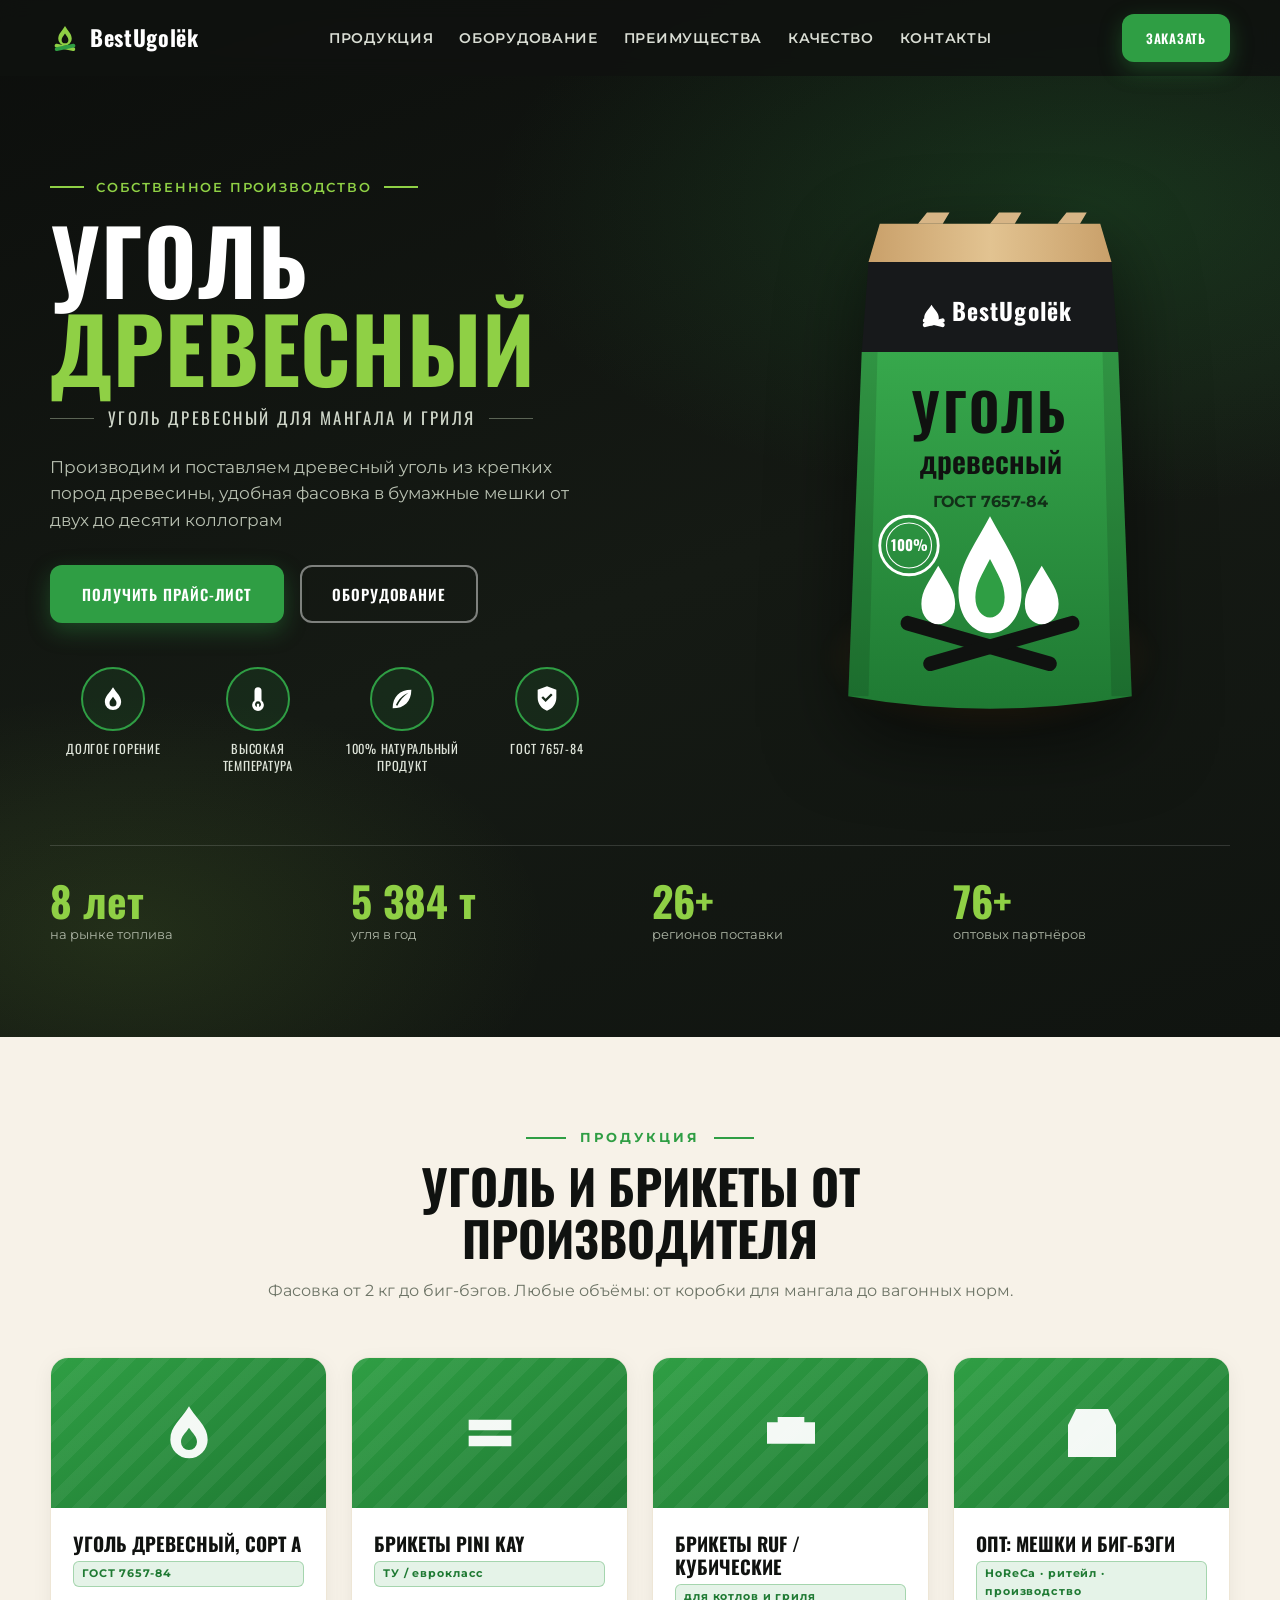
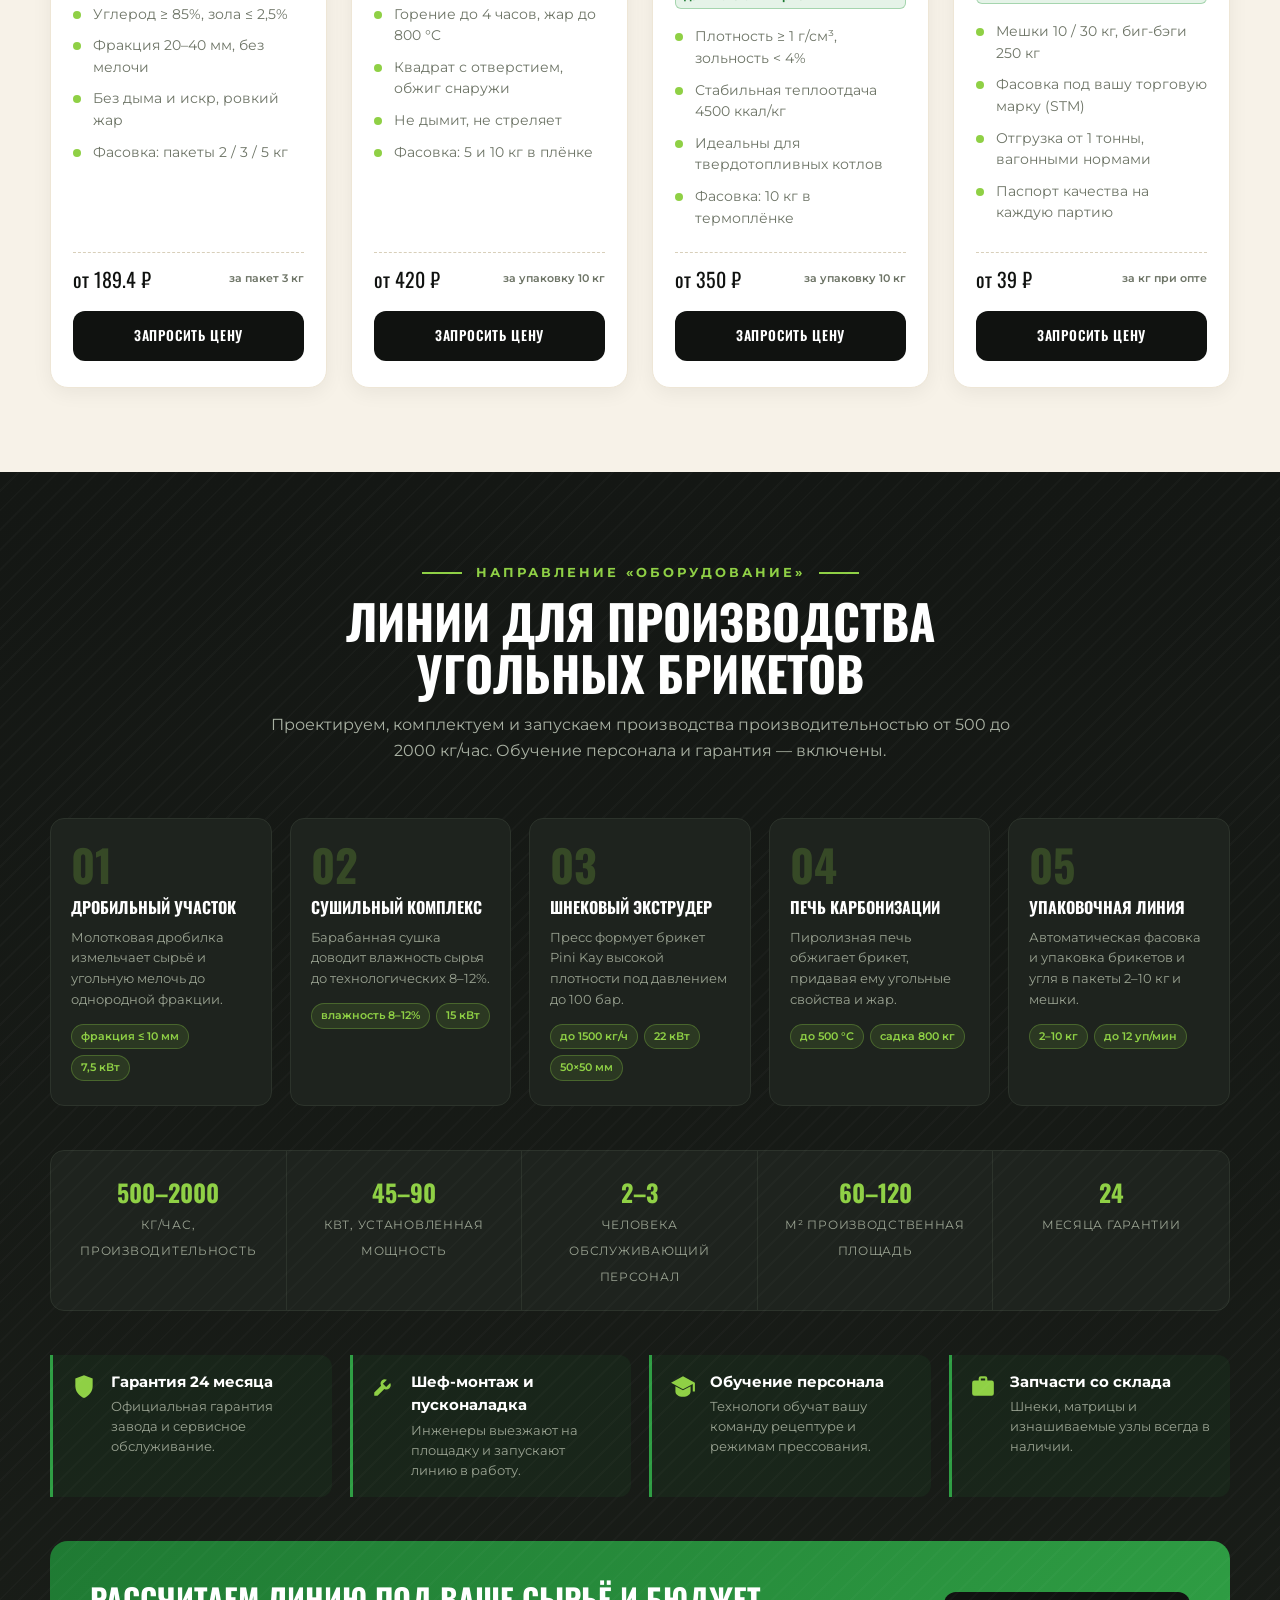
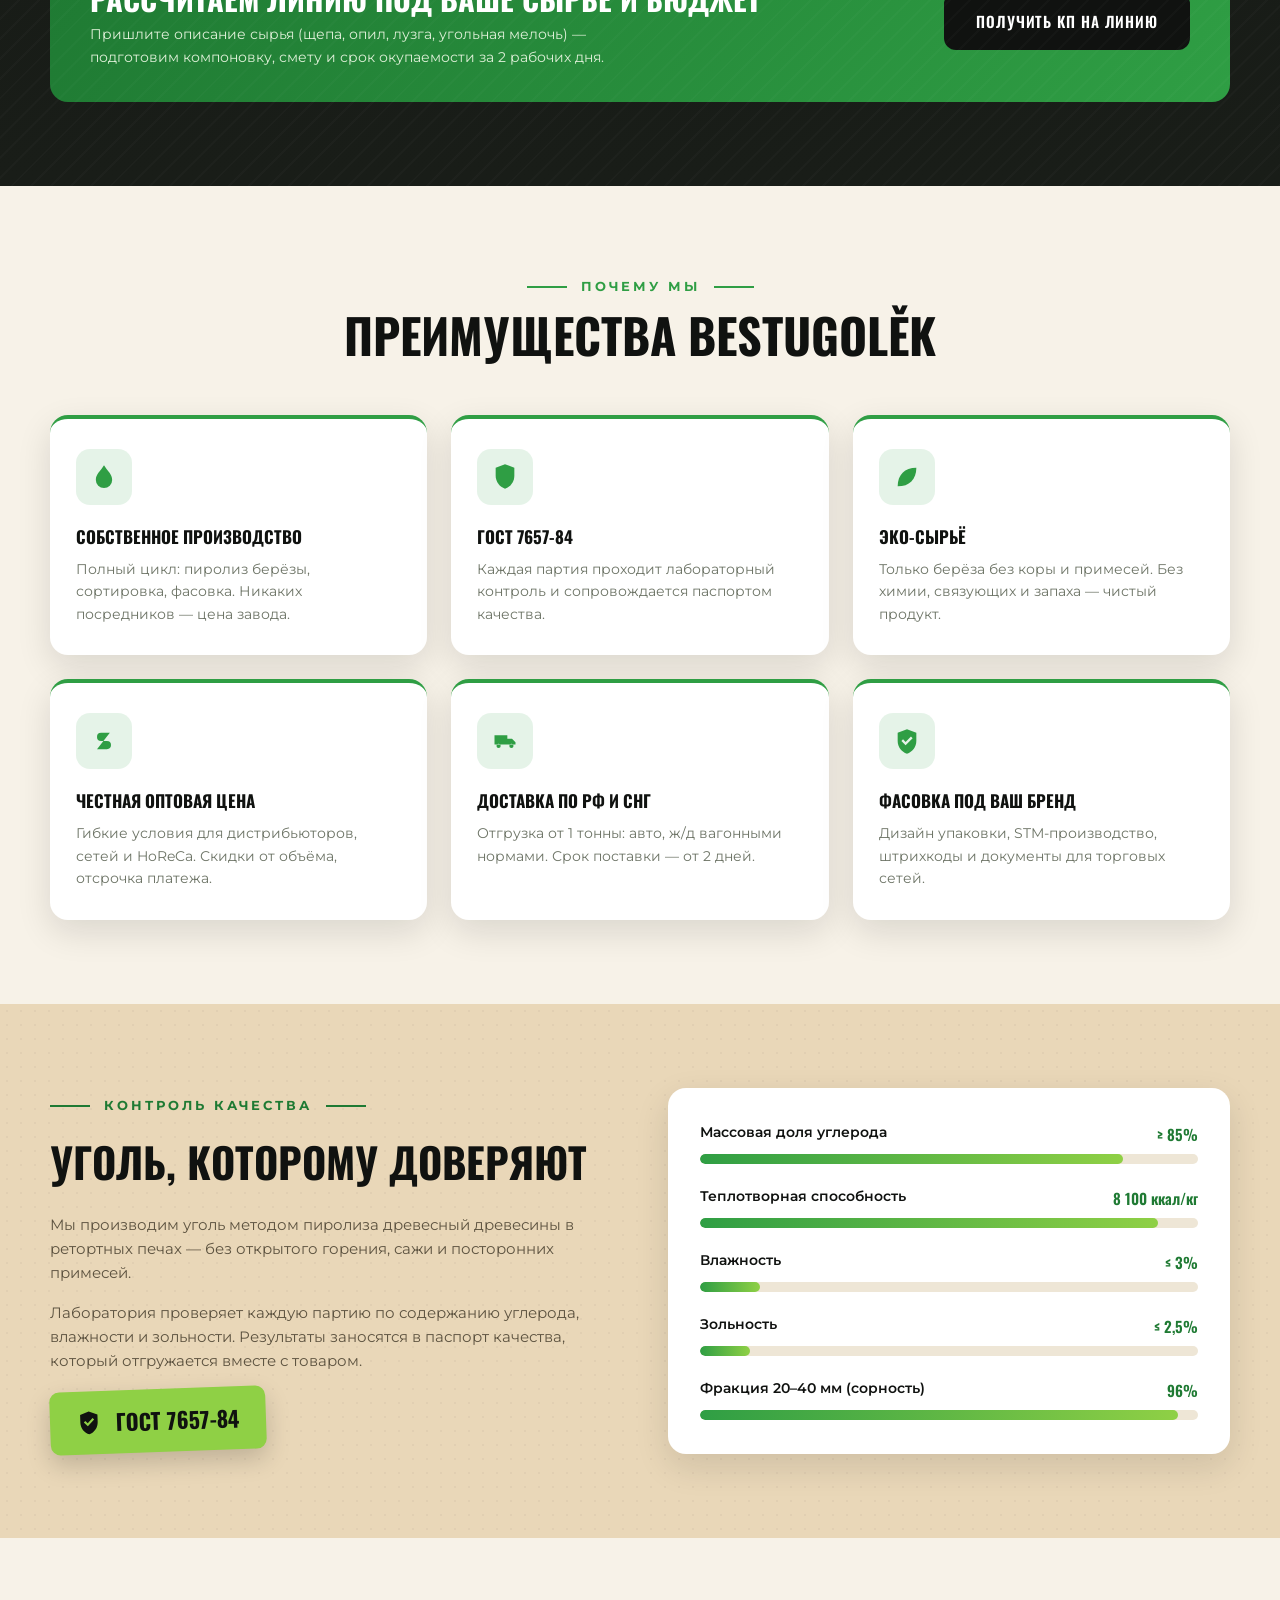
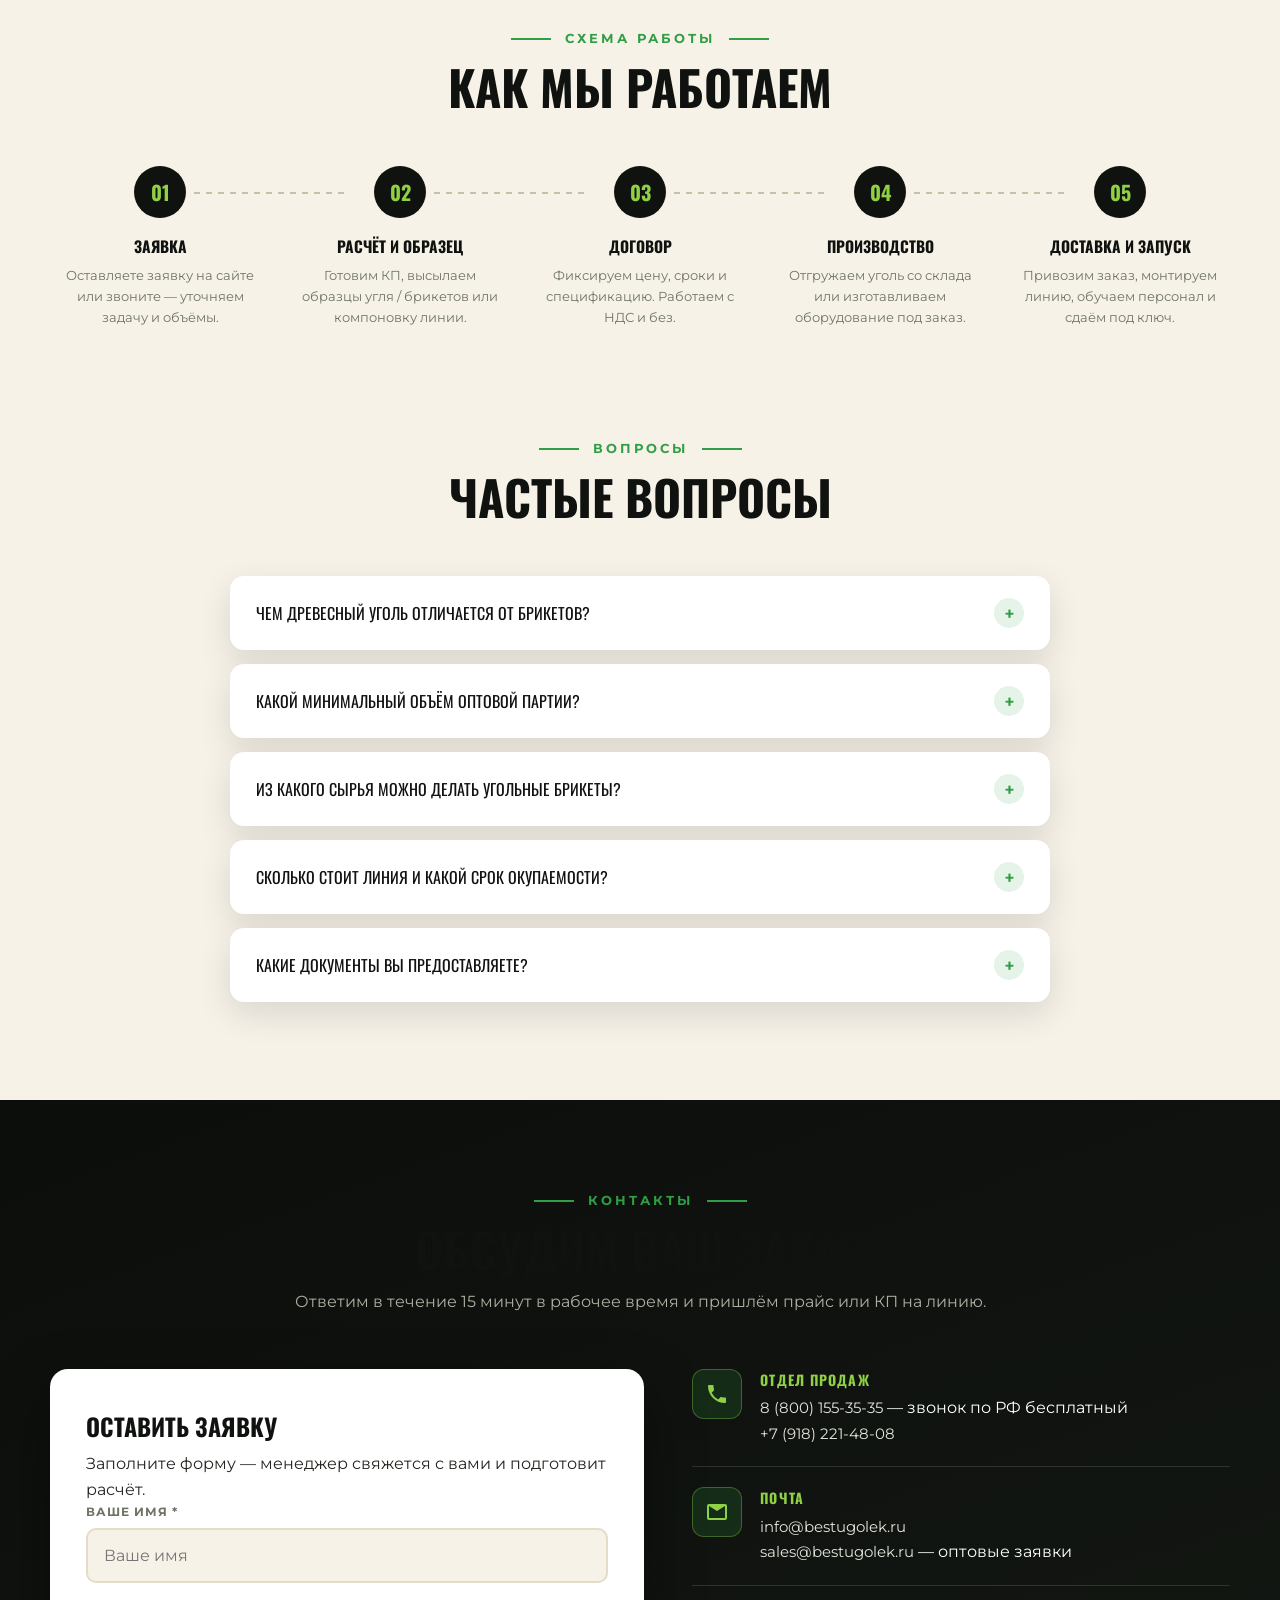
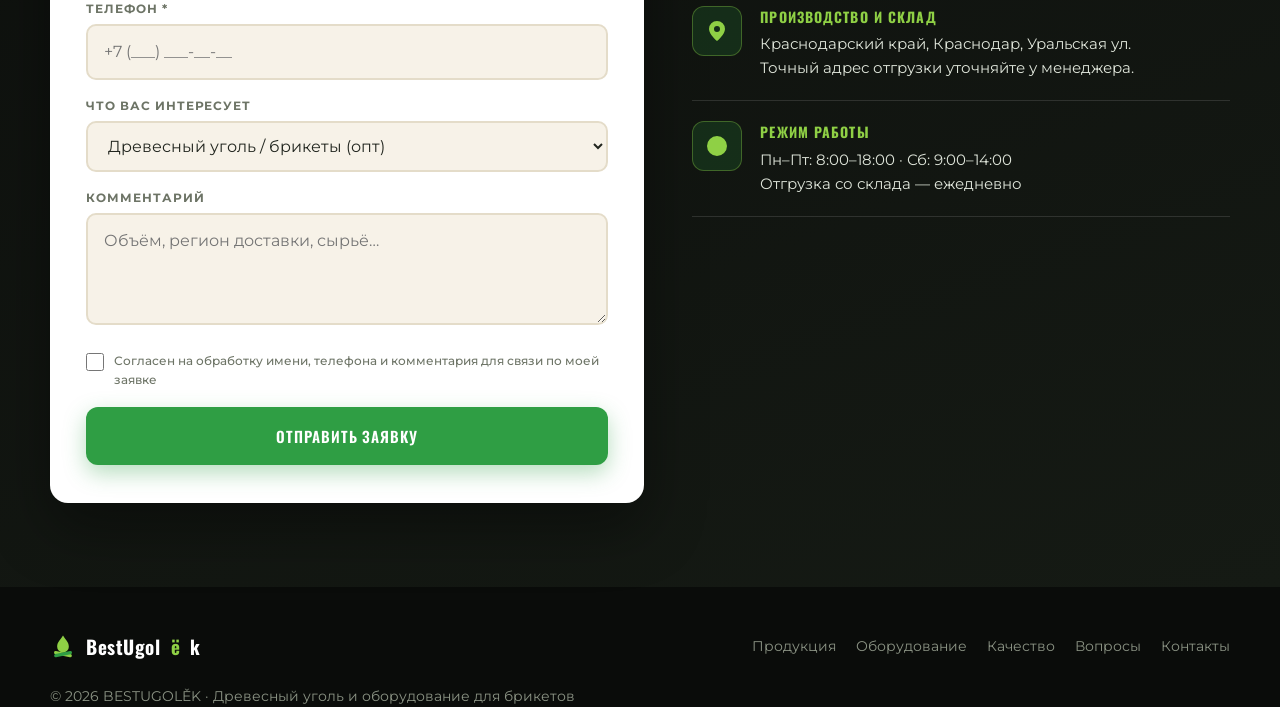
==== index.html @ a3aaa798 "Update index.html" ====
<!DOCTYPE html>
<html lang="ru">
<head>
<meta charset="UTF-8">
<meta name="application-name" content="BESTUGOLĚK">
<meta property="og:site_name" content="BESTUGOLĚK">
<meta property="og:title" content="BESTUGOLĚK — древесный уголь и оборудование">
<meta property="og:description" content="Уголь и брикеты от производителя. Оптовые поставки по России и оборудование для производства брикетов под ключ.">
<meta property="og:type" content="website">
<meta name="viewport" content="width=device-width, initial-scale=1.0, viewport-fit=cover">
<title>BESTUGOLĚK — древесный уголь от производителя | Оборудование для угольных брикетов</title>
<meta name="description" content="Древесный уголь и брикеты от производителя по ГОСТ 7657-84. Оборудование и линии для производства угольных брикетов под ключ. Оптовые поставки по всей России.">
<link rel="preconnect" href="https://fonts.googleapis.com">
<link rel="preconnect" href="https://fonts.gstatic.com" crossorigin>
<link href="https://fonts.googleapis.com/css2?family=Oswald:wght@500;600;700&family=Montserrat:wght@400;500;600;700&display=swap" rel="stylesheet">
<link rel="stylesheet" href="./styles.css?v=mobile-2">
</head>
<body>
<a class="skip-link" href="#main">Перейти к содержимому</a>

<!-- ================= HEADER ================= -->
<header id="header">
  <div class="container header-inner">
    <a href="#top" class="logo" aria-label="BestUgolёk — на главную">
      <svg width="30" height="30" viewBox="0 0 40 40" fill="none">
        <path d="M20 4c4 7 9 10 9 17a9 9 0 0 1-18 0c0-7 5-10 9-17z" fill="#8fd045"/>
        <path d="M20 14c2 3.5 4.5 5 4.5 8.5a4.5 4.5 0 0 1-9 0c0-3.5 2.5-5 4.5-8.5z" fill="#101210"/>
        <rect x="6" y="30" width="28" height="5" rx="2.5" transform="rotate(12 20 32)" fill="#8fd045"/>
        <rect x="6" y="30" width="28" height="5" rx="2.5" transform="rotate(-12 20 32)" fill="#2f9e44"/>
      </svg>
      BestUgolёk
    </a>
    <nav class="main" id="nav" aria-label="Основная навигация">
      <a href="#products">Продукция</a>
      <a href="#equipment">Оборудование</a>
      <a href="#advantages">Преимущества</a>
      <a href="#quality">Качество</a>
      <a href="#contacts">Контакты</a>
    </nav>
    <a href="#contacts" class="btn btn-primary header-cta">Заказать</a>
    <button type="button" class="burger" id="burger" aria-label="Открыть меню" aria-expanded="false" aria-controls="nav"><span></span><span></span><span></span></button>
  </div>
</header>

<main id="main">
<!-- ================= HERO ================= -->
<div class="hero" id="top">
  
  <div class="container">
     <div id="embers"></div>
    <div class="hero-grid">
      <div>
        <span class="hero-kicker">Собственное производство</span>
        <h1>Уголь<br><span class="green">древесный</span></h1>
        <p class="hero-sub">Уголь древесный для мангала и гриля</p>
        <p class="hero-lead">Производим  и поставляем древесный уголь из крепких пород древесины, удобная фасовка в бумажные мешки от двух до десяти коллограм </p>
        <div class="hero-actions">
          <a href="#contacts" class="btn btn-primary" data-interest="opt">Получить прайс-лист</a>
          <a href="#equipment" class="btn btn-ghost">Оборудование</a>
        </div>
        <div class="hero-badges">
          <div class="hbadge"><div class="ic"><svg viewBox="0 0 24 24"><path d="M12 2c3 5 7 7.5 7 12.5A7 7 0 0 1 5 14.5C5 9.5 9 7 12 2zm0 8c-1.4 2.2-3 3.2-3 5.4a3 3 0 0 0 6 0c0-2.2-1.6-3.2-3-5.4z"/></svg></div><p>Долгое горение</p></div>
          <div class="hbadge"><div class="ic"><svg viewBox="0 0 24 24"><path d="M12 2a3 3 0 0 1 3 3v8.2a5 5 0 1 1-6 0V5a3 3 0 0 1 3-3zm0 12a2.5 2.5 0 0 0-1 4.8V16h2v2.8a2.5 2.5 0 0 0-1-4.8z"/></svg></div><p>Высокая температура</p></div>
          <div class="hbadge"><div class="ic"><svg viewBox="0 0 24 24"><path d="M20 4C10 4 4 10 4 20c10 0 16-6 16-16zM6.8 17.2C9 12 13 8.5 17.5 6.6 13.5 9.5 10 13 8 17.8z"/></svg></div><p>100% натуральный продукт</p></div>
          <div class="hbadge"><div class="ic"><svg viewBox="0 0 24 24"><path d="M12 1l8 3v7c0 5.2-3.4 9.6-8 11-4.6-1.4-8-5.8-8-11V4l8-3zm-1.2 13.6l6-6-1.4-1.4-4.6 4.6-2.2-2.2-1.4 1.4 3.6 3.6z"/></svg></div><p>ГОСТ 7657-84</p></div>
        </div>
      </div>

      <div class="hero-visual">
        <!-- Фирменный мешок -->
        <svg class="bag-svg" viewBox="0 0 320 470" role="img" aria-label="Мешок древесного угля BestUgolёk">
          <defs>
            <linearGradient id="gGreen" x1="0" y1="0" x2="0" y2="1">
              <stop offset="0" stop-color="#37a84c"/><stop offset="1" stop-color="#1f7a33"/>
            </linearGradient>
            <linearGradient id="gKraft" x1="0" y1="0" x2="1" y2="0">
              <stop offset="0" stop-color="#c9a06a"/><stop offset=".5" stop-color="#e2c391"/><stop offset="1" stop-color="#c9a06a"/>
            </linearGradient>
          </defs>
          <path d="M62 14 L258 14 L268 48 L52 48 Z" fill="url(#gKraft)"/>
          <path d="M96 14 l8 -10 h20 l-6 10z M160 14 l8 -10 h20 l-6 10z M220 14 l8 -10 h18 l-6 10z" fill="#d7b586"/>
          <path d="M52 48 L268 48 L274 128 L46 128 Z" fill="#17191b"/>
          <g transform="translate(160,92)">
            <path d="M-52 -6c3 5 6.5 7 6.5 12a6.5 6.5 0 0 1-13 0c0-5 3.5-7 6.5-12z" fill="#fff"/>
            <rect x="-60" y="8" width="20" height="4" rx="2" transform="rotate(14 -50 10)" fill="#fff"/>
            <rect x="-60" y="8" width="20" height="4" rx="2" transform="rotate(-14 -50 10)" fill="#fff"/>
            <text x="-34" y="8" font-family="Oswald,sans-serif" font-weight="700" font-size="21" fill="#fff" letter-spacing="1">BestUgolёk</text>
          </g>
          <path d="M46 128 L274 128 L286 434 Q160 456 34 434 Z" fill="url(#gGreen)"/>
          <path d="M46 128 L60 128 L52 434 L34 434 Z" fill="#000" opacity=".12"/>
          <path d="M274 128 L260 128 L268 434 L286 434 Z" fill="#000" opacity=".12"/>
          <text x="160" y="200" text-anchor="middle" font-family="Oswald,sans-serif" font-weight="700" font-size="46" fill="#101210" letter-spacing="2">УГОЛЬ</text>
          <text x="160" y="236" text-anchor="middle" font-family="Oswald,sans-serif" font-weight="600" font-size="27" fill="#101210">древесный</text>
          <text x="160" y="266" text-anchor="middle" font-family="Montserrat,sans-serif" font-weight="700" font-size="14" fill="#123018">ГОСТ 7657-84</text>
          <g transform="translate(88,300)">
            <circle r="26" fill="none" stroke="#fff" stroke-width="2.5"/>
            <circle r="20" fill="none" stroke="#fff" stroke-width="1"/>
            <text y="5" text-anchor="middle" font-family="Oswald,sans-serif" font-weight="700" font-size="13" fill="#fff">100%</text>
          </g>
          <g transform="translate(160,352)">
            <rect x="-72" y="30" width="144" height="13" rx="6.5" transform="rotate(16)" fill="#101210"/>
            <rect x="-72" y="30" width="144" height="13" rx="6.5" transform="rotate(-16)" fill="#101210"/>
            <path d="M0 -78 C15 -50 28 -34 28 -10 C28 12 15 26 0 26 C-15 26 -28 12 -28 -10 C-28 -34 -15 -50 0 -78 Z" fill="#fff"/>
            <path d="M0 -40 C7 -26 13 -18 13 -6 C13 5 7 12 0 12 C-7 12 -13 5 -13 -6 C-13 -18 -7 -26 0 -40 Z" fill="#2f9e44"/>
            <path d="M-46 -34 C-38 -20 -31 -12 -31 0 C-31 11 -38 18 -46 18 C-54 18 -61 11 -61 0 C-61 -12 -54 -20 -46 -34 Z" fill="#fff"/>
            <path d="M46 -34 C54 -20 61 -12 61 0 C61 11 54 18 46 18 C38 18 31 11 31 0 C31 -12 38 -20 46 -34 Z" fill="#fff"/>
          </g>
        </svg>
      </div>
    </div>

            <div class="hero-stats">
      <div class="stat"><b><span class="counter" data-count="12">0</span> лет</b><span>на рынке топлива</span></div>
      <div class="stat"><b><span class="counter" data-count="8500">0</span> т</b><span>угля в год</span></div>
      <div class="stat"><b><span class="counter" data-count="40">0</span>+</b><span>регионов поставки</span></div>
      <div class="stat"><b><span class="counter" data-count="120">0</span>+</b><span>оптовых партнёров</span></div>
    </div>
  </div>
</div>

<!-- ================= PRODUCTS ================= -->
<section id="products">
  <div class="container">
    <div class="section-head reveal">
      <span class="overline">Продукция</span>
      <h2>Уголь и брикеты от производителя</h2>
      <p>Фасовка от 2 кг до биг-бэгов. Любые объёмы: от коробки для мангала до вагонных норм.</p>
    </div>
    <div class="products-grid">
      <article class="pcard reveal">
        <div class="pcard-media"><svg viewBox="0 0 24 24"><path d="M12 2c3 5 7 7.5 7 12.5A7 7 0 0 1 5 14.5C5 9.5 9 7 12 2zm0 8c-1.4 2.2-3 3.2-3 5.4a3 3 0 0 0 6 0c0-2.2-1.6-3.2-3-5.4z"/></svg></div>
        <div class="pcard-body">
          <h3>Уголь древесный, сорт А</h3>
          <span class="gost">ГОСТ 7657-84</span>
          <ul>
            <li>Углерод ≥ 85%, зола ≤ 2,5%</li>
            <li>Фракция 20–40 мм, без мелочи</li>
            <li>Без дыма и искр, ровкий жар</li>
            <li>Фасовка: пакеты 2 / 3 / 5 кг</li>
          </ul>
          <div class="price">от 189.4 ₽ <small>за пакет 3 кг</small></div>
          <a href="#contacts" class="btn btn-dark" data-interest="opt">Запросить цену</a>
        </div>
      </article>
      <article class="pcard reveal d1">
        <div class="pcard-media"><svg viewBox="0 0 24 24"><path d="M4 7h16v4H4zM4 13h16v4H4z"/></svg></div>
        <div class="pcard-body">
          <h3>Брикеты Pini&nbsp;Kay</h3>
          <span class="gost">ТУ / еврокласс</span>
          <ul>
            <li>Горение до 4 часов, жар до 800 °C</li>
            <li>Квадрат с отверстием, обжиг снаружи</li>
            <li>Не дымит, не стреляет</li>
            <li>Фасовка: 5 и 10 кг в плёнке</li>
          </ul>
          <div class="price">от 420 ₽ <small>за упаковку 10 кг</small></div>
          <a href="#contacts" class="btn btn-dark" data-interest="opt">Запросить цену</a>
        </div>
      </article>
      <article class="pcard reveal d2">
        <div class="pcard-media"><svg viewBox="0 0 24 24"><path d="M3 8h18v8H3z M7 8V6h10v2"/></svg></div>
        <div class="pcard-body">
          <h3>Брикеты RUF / кубические</h3>
          <span class="gost">для котлов и гриля</span>
          <ul>
            <li>Плотность ≥ 1 г/см³, зольность &lt; 4%</li>
            <li>Стабильная теплоотдача 4500 ккал/кг</li>
            <li>Идеальны для твердотопливных котлов</li>
            <li>Фасовка: 10 кг в термоплёнке</li>
          </ul>
          <div class="price">от 350 ₽ <small>за упаковку 10 кг</small></div>
          <a href="#contacts" class="btn btn-dark" data-interest="opt">Запросить цену</a>
        </div>
      </article>
      <article class="pcard reveal d3">
        <div class="pcard-media"><svg viewBox="0 0 24 24"><path d="M6 3h12l3 6v12H3V9l3-6zm-1 8h14M9 3v6M15 3v6"/></svg></div>
        <div class="pcard-body">
          <h3>Опт: мешки и биг-бэги</h3>
          <span class="gost">HoReCa · ритейл · производство</span>
          <ul>
            <li>Мешки 10 / 30 кг, биг-бэги 250 кг</li>
            <li>Фасовка под вашу торговую марку (STM)</li>
            <li>Отгрузка от 1 тонны, вагонными нормами</li>
            <li>Паспорт качества на каждую партию</li>
          </ul>
          <div class="price">от 39 ₽ <small>за кг при опте</small></div>
          <a href="#contacts" class="btn btn-dark" data-interest="opt">Запросить цену</a>
        </div>
      </article>
    </div>
  </div>
</section>

<!-- ================= EQUIPMENT ================= -->
<section id="equipment" class="dark">
  <div class="container">
    <div class="section-head reveal">
      <span class="overline">Направление «Оборудование»</span>
      <h2>Линии для производства угольных брикетов</h2>
      <p>Проектируем, комплектуем и запускаем производства производительностью от 500 до 2000 кг/час. Обучение персонала и гарантия — включены.</p>
    </div>

    <div class="eq-grid">
      <div class="eq-card reveal"><div class="eq-num">01</div><h3>Дробильный участок</h3><p>Молотковая дробилка измельчает сырьё и угольную мелочь до однородной фракции.</p><div class="chips"><span class="chip">фракция ≤ 10 мм</span><span class="chip">7,5 кВт</span></div></div>
      <div class="eq-card reveal d1"><div class="eq-num">02</div><h3>Сушильный комплекс</h3><p>Барабанная сушка доводит влажность сырья до технологических 8–12%.</p><div class="chips"><span class="chip">влажность 8–12%</span><span class="chip">15 кВт</span></div></div>
      <div class="eq-card reveal d2"><div class="eq-num">03</div><h3>Шнековый экструдер</h3><p>Пресс формует брикет Pini Kay высокой плотности под давлением до 100 бар.</p><div class="chips"><span class="chip">до 1500 кг/ч</span><span class="chip">22 кВт</span><span class="chip">50×50 мм</span></div></div>
      <div class="eq-card reveal d3"><div class="eq-num">04</div><h3>Печь карбонизации</h3><p>Пиролизная печь обжигает брикет, придавая ему угольные свойства и жар.</p><div class="chips"><span class="chip">до 500 °C</span><span class="chip">садка 800 кг</span></div></div>
      <div class="eq-card reveal d4"><div class="eq-num">05</div><h3>Упаковочная линия</h3><p>Автоматическая фасовка и упаковка брикетов и угля в пакеты 2–10 кг и мешки.</p><div class="chips"><span class="chip">2–10 кг</span><span class="chip">до 12 уп/мин</span></div></div>
    </div>

       <div class="eq-specs reveal">
      <div class="eq-spec"><b>500–2000</b><span>кг/час, производительность</span></div>
      <div class="eq-spec"><b>45–90</b><span>кВт, установленная мощность</span></div>
      <div class="eq-spec"><b>2–3</b><span>человека обслуживающий персонал</span></div>
      <div class="eq-spec"><b>60–120</b><span>м² производственная площадь</span></div>
      <div class="eq-spec"><b>24</b><span>месяца гарантии</span></div>
    </div>

        <div class="eq-services">
      <div class="eq-srv reveal">
        <svg viewBox="0 0 24 24"><path d="M12 2l8 3v7c0 5-3.4 9.4-8 11-4.6-1.6-8-6-8-11V5l8-3z"/></svg>
        <div><b>Гарантия 24 месяца</b><p>Официальная гарантия завода и сервисное обслуживание.</p></div>
      </div>
      <div class="eq-srv reveal d1">
        <svg viewBox="0 0 24 24"><path d="M14.7 6.3a4 4 0 0 0-5.4 5.4L3 18v3h3l6.3-6.3a4 4 0 0 0 5.4-5.4L14 13l-3-3 3.7-3.7z"/></svg>
        <div><b>Шеф-монтаж и пусконаладка</b><p>Инженеры выезжают на площадку и запускают линию в работу.</p></div>
      </div>
      <div class="eq-srv reveal d2">
        <svg viewBox="0 0 24 24"><path d="M12 3L1 9l11 6 9-4.9V17h2V9L12 3zm-7 9.2V17c0 2.8 3.1 5 7 5s7-2.2 7-5v-4.8l-7 3.8-7-3.8z"/></svg>
        <div><b>Обучение персонала</b><p>Технологи обучат вашу команду рецептуре и режимам прессования.</p></div>
      </div>
      <div class="eq-srv reveal d3">
        <svg viewBox="0 0 24 24"><path d="M20 7h-4V5a2 2 0 0 0-2-2h-4a2 2 0 0 0-2 2v2H4a2 2 0 0 0-2 2v10a2 2 0 0 0 2 2h16a2 2 0 0 0 2-2V9a2 2 0 0 0-2-2zM10 5h4v2h-4z"/></svg>
        <div><b>Запчасти со склада</b><p>Шнеки, матрицы и изнашиваемые узлы всегда в наличии.</p></div>
      </div>
    </div>

    <div class="eq-cta reveal">
      <div>
        <h3>Рассчитаем линию под ваше сырьё и бюджет</h3>
        <p>Пришлите описание сырья (щепа, опил, лузга, угольная мелочь) — подготовим компоновку, смету и срок окупаемости за 2 рабочих дня.</p>
      </div>
      <a href="#contacts" class="btn btn-dark" data-interest="eq">Получить КП на линию</a>
    </div>
  </div>
</section>

<!-- ================= ADVANTAGES ================= -->
<section id="advantages">
  <div class="container">
    <div class="section-head reveal">
      <span class="overline">Почему мы</span>
      <h2>Преимущества BESTUGOLĚK</h2>
    </div>
    <div class="adv-grid">
      <div class="adv reveal"><div class="ic"><svg viewBox="0 0 24 24"><path d="M12 2c3 5 7 7.5 7 12.5A7 7 0 0 1 5 14.5C5 9.5 9 7 12 2z"/></svg></div><h3>Собственное производство</h3><p>Полный цикл: пиролиз берёзы, сортировка, фасовка. Никаких посредников — цена завода.</p></div>
      <div class="adv reveal d1"><div class="ic"><svg viewBox="0 0 24 24"><path d="M12 1l8 3v7c0 5.2-3.4 9.6-8 11-4.6-1.4-8-5.8-8-11V4l8-3z"/></svg></div><h3>ГОСТ 7657-84</h3><p>Каждая партия проходит лабораторный контроль и сопровождается паспортом качества.</p></div>
      <div class="adv reveal d2"><div class="ic"><svg viewBox="0 0 24 24"><path d="M20 4C10 4 4 10 4 20c10 0 16-6 16-16z"/></svg></div><h3>Эко-сырьё</h3><p>Только берёза без коры и примесей. Без химии, связующих и запаха — чистый продукт.</p></div>
      <div class="adv reveal"><div class="ic"><svg viewBox="0 0 24 24"><path d="M12 1v22M17 5H9.5a3.5 3.5 0 0 0 0 7h5a3.5 3.5 0 0 1 0 7H6"/></svg></div><h3>Честная оптовая цена</h3><p>Гибкие условия для дистрибьюторов, сетей и HoReCa. Скидки от объёма, отсрочка платежа.</p></div>
      <div class="adv reveal d1"><div class="ic"><svg viewBox="0 0 24 24"><path d="M3 7h11v8H3zM14 10h4l3 3v2h-7zM6.5 18a1.8 1.8 0 1 0 0-3.6 1.8 1.8 0 0 0 0 3.6zm11 0a1.8 1.8 0 1 0 0-3.6 1.8 1.8 0 0 0 0 3.6z"/></svg></div><h3>Доставка по РФ и СНГ</h3><p>Отгрузка от 1 тонны: авто, ж/д вагонными нормами. Срок поставки — от 2 дней.</p></div>
      <div class="adv reveal d2"><div class="ic"><svg viewBox="0 0 24 24"><path d="M12 2l8 3v7c0 5-3.4 9.4-8 11-4.6-1.6-8-6-8-11V5l8-3zm-1.2 13.6l6-6-1.4-1.4-4.6 4.6-2.2-2.2-1.4 1.4 3.6 3.6z"/></svg></div><h3>Фасовка под ваш бренд</h3><p>Дизайн упаковки, STM-производство, штрихкоды и документы для торговых сетей.</p></div>
    </div>
  </div>
</section>

<!-- ================= QUALITY ================= -->
<section id="quality" class="quality">
  <div class="container q-grid">
    <div class="q-text reveal">
      <span class="overline">Контроль качества</span>
      <h2>Уголь, которому доверяют</h2>
      <p>Мы производим уголь методом пиролиза древесный древесины в ретортных печах — без открытого горения, сажи и посторонних примесей.</p>
      <p>Лаборатория проверяет каждую партию по содержанию углерода, влажности и зольности. Результаты заносятся в паспорт качества, который отгружается вместе с товаром.</p>
      <div class="gost-badge"><svg viewBox="0 0 24 24"><path d="M12 1l8 3v7c0 5.2-3.4 9.6-8 11-4.6-1.4-8-5.8-8-11V4l8-3zm-1.2 13.6l6-6-1.4-1.4-4.6 4.6-2.2-2.2-1.4 1.4 3.6 3.6z"/></svg>ГОСТ 7657-84</div>
    </div>
    <div class="bars reveal d1">
      <div class="bar-row"><div class="lbl">Массовая доля углерода <span>≥ 85%</span></div><div class="bar"><i style="--value:85%" aria-hidden="true"></i></div></div>
      <div class="bar-row"><div class="lbl">Теплотворная способность <span>8 100 ккал/кг</span></div><div class="bar"><i style="--value:92%" aria-hidden="true"></i></div></div>
      <div class="bar-row"><div class="lbl">Влажность <span>≤ 3%</span></div><div class="bar"><i style="--value:12%" aria-hidden="true"></i></div></div>
      <div class="bar-row"><div class="lbl">Зольность <span>≤ 2,5%</span></div><div class="bar"><i style="--value:10%" aria-hidden="true"></i></div></div>
      <div class="bar-row"><div class="lbl">Фракция 20–40 мм (сорность) <span>96%</span></div><div class="bar"><i style="--value:96%" aria-hidden="true"></i></div></div>
    </div>
  </div>
</section>

<!-- ================= STEPS ================= -->
<section id="steps">
  <div class="container">
    <div class="section-head reveal">
      <span class="overline">Схема работы</span>
      <h2>Как мы работаем</h2>
    </div>
    <div class="steps">
      <div class="step reveal"><h3>Заявка</h3><p>Оставляете заявку на сайте или звоните — уточняем задачу и объёмы.</p></div>
      <div class="step reveal d1"><h3>Расчёт и образец</h3><p>Готовим КП, высылаем образцы угля / брикетов или компоновку линии.</p></div>
      <div class="step reveal d2"><h3>Договор</h3><p>Фиксируем цену, сроки и спецификацию. Работаем с НДС и без.</p></div>
      <div class="step reveal d3"><h3>Производство</h3><p>Отгружаем уголь со склада или изготавливаем оборудование под заказ.</p></div>
      <div class="step reveal d4"><h3>Доставка и запуск</h3><p>Привозим заказ, монтируем линию, обучаем персонал и сдаём под ключ.</p></div>
    </div>
  </div>
</section>

<!-- ================= FAQ ================= -->
<section id="faq" style="padding-top:20px">
  <div class="container">
    <div class="section-head reveal">
      <span class="overline">Вопросы</span>
      <h2>Частые вопросы</h2>
    </div>
    <div class="faq-wrap">
      <div class="faq-item reveal">
        <button type="button" class="faq-q">Чем древесный уголь отличается от брикетов?<span class="pm"></span></button>
        <div class="faq-a"><p>Древесный уголь быстрее разгорается и даёт классический «шашлычный» жар — оптимален для мангалов и грилей. Брикеты горят дольше (до 4 часов) и держат стабильную температуру, поэтому удобны для казанов, коптилен и твердотопливных котлов.</p></div>
      </div>
      <div class="faq-item reveal">
        <button type="button" class="faq-q">Какой минимальный объём оптовой партии?<span class="pm"></span></button>
        <div class="faq-a"><p>Отгрузка угля и брикетов — от 1 тонны (микс фасовок допускается). Для торговых сетей и HoReCa возможна фасовка под собственную торговую марку от 500 кг.</p></div>
      </div>
      <div class="faq-item reveal">
        <button type="button" class="faq-q">Из какого сырья можно делать угольные брикеты?<span class="pm"></span></button>
        <div class="faq-a"><p>Линии BESTUGOLĚK работают с древесной щепой, опилом, лузгой, торфом, а также с угольной мелочью и коксовым отсевом. Технологи подберут рецептуру и связующее под ваше сырьё.</p></div>
      </div>
      <div class="faq-item reveal">
        <button type="button" class="faq-q">Сколько стоит линия и какой срок окупаемости?<span class="pm"></span></button>
        <div class="faq-a"><p>Стоимость зависит от производительности и комплектации — коммерческое предложение готовим за 2 рабочих дня. Средний срок окупаемости линии при двухсменной работе — 12–18 месяцев.</p></div>
      </div>
      <div class="faq-item reveal">
        <button type="button" class="faq-q">Какие документы вы предоставляете?<span class="pm"></span></button>
        <div class="faq-a"><p>Паспорт качества на партию, сертификат соответствия, протокол лаборатории, УПД и счёт-фактуру. Для оборудования — паспорта изделий, сертификаты ТР ТС и гарантийные талоны.</p></div>
      </div>
    </div>
  </div>
</section>

<!-- ================= CONTACTS ================= -->
<section id="contacts" class="contacts">
  <div class="container">
    <div class="section-head reveal">
      <span class="overline">Контакты</span>
      <h2>Обсудим ваш заказ</h2>
      <p style="color:#a9b1a3">Ответим в течение 15 минут в рабочее время и пришлём прайс или КП на линию.</p>
    </div>
    <div class="c-grid">
      <div class="form-card reveal">
        <form id="leadForm" name="lead" method="POST" data-netlify="true" netlify-honeypot="bot-field">
          <input type="hidden" name="form-name" value="lead">
          <p hidden><label>Не заполняйте это поле <input name="bot-field" tabindex="-1" autocomplete="off"></label></p>
          <h3>Оставить заявку</h3>
          <p>Заполните форму — менеджер свяжется с вами и подготовит расчёт.</p>
          <div class="f-row"><label for="name">Ваше имя *</label><input id="name" name="name" type="text" required autocomplete="name" maxlength="100" placeholder="Ваше имя"></div>
          <div class="f-row"><label for="phone">Телефон *</label><input id="phone" name="phone" type="tel" required autocomplete="tel" inputmode="tel" minlength="10" maxlength="24" title="Введите телефон: от 10 цифр, можно использовать +, скобки и пробелы" placeholder="+7 (___) ___-__-__"></div>
          <div class="f-row"><label for="interest">Что вас интересует</label>
            <select id="interest" name="interest">
              <option value="opt">Древесный уголь / брикеты (опт)</option>
              <option value="rose">Древесный уголь / брикеты (розница)</option>
              <option value="eq">Оборудование для брикетов</option>
              <option value="stm">Фасовка под свою марку (STM)</option>
            </select>
          </div>
          <div class="f-row"><label for="msg">Комментарий</label><textarea id="msg" name="msg" maxlength="3000" placeholder="Объём, регион доставки, сырьё…"></textarea></div>
          <label class="consent"><input type="checkbox" name="consent" value="yes" required> Согласен на обработку имени, телефона и комментария для связи по моей заявке</label>
          <p class="form-error" id="formError" role="alert" hidden></p>
          <button type="submit" class="btn btn-primary" style="width:100%">Отправить заявку</button>
        </form>
        <div class="form-success" id="formSuccess" role="status" tabindex="-1">
          <svg viewBox="0 0 24 24"><path d="M12 2a10 10 0 1 0 0 20 10 10 0 0 0 0-20zm-1.2 14.6l-4-4 1.4-1.4 2.6 2.6 5.6-5.6 1.4 1.4-7 7z"/></svg>
          <h4>Заявка отправлена!</h4>
          <p>Менеджер BESTUGOLĚK свяжется с вами в ближайшее время.</p>
        </div>
      </div>
      <div class="c-info reveal d1">
        <div class="ci"><div class="ic"><svg viewBox="0 0 24 24"><path d="M6.6 10.8a15 15 0 0 0 6.6 6.6l2.2-2.2c.3-.3.7-.4 1-.2 1.2.4 2.4.6 3.6.6.6 0 1 .4 1 1V20c0 .6-.4 1-1 1C10.6 21 3 13.4 3 4c0-.6.4-1 1-1h3.5c.6 0 1 .4 1 1 0 1.3.2 2.5.6 3.6.1.3 0 .7-.2 1l-2.3 2.2z"/></svg></div><div><b>Отдел продаж</b><a href="tel:+78001553535">8 (800) 155-35-35</a> — звонок по РФ бесплатный<br><a href="tel:+79182214808">+7 (918) 221-48-08</a></div></div>
        <div class="ci"><div class="ic"><svg viewBox="0 0 24 24"><path d="M4 4h16a2 2 0 0 1 2 2v12a2 2 0 0 1-2 2H4a2 2 0 0 1-2-2V6a2 2 0 0 1 2-2zm8 7L4 6v12h16V6l-8 5z"/></svg></div><div><b>Почта</b><a href="mailto:info@bestugolek.ru">info@bestugolek.ru</a><br><a href="mailto:sales@bestugolek.ru">sales@bestugolek.ru</a> — оптовые заявки</div></div>
        <div class="ci"><div class="ic"><svg viewBox="0 0 24 24"><path d="M12 2a8 8 0 0 1 8 8c0 5.4-8 12-8 12S4 15.4 4 10a8 8 0 0 1 8-8zm0 11a3 3 0 1 0 0-6 3 3 0 0 0 0 6z"/></svg></div><div><b>Производство и склад</b><p>Краснодарский край, Краснодар, Уральская ул.<br>Точный адрес отгрузки уточняйте у менеджера.</p></div></div>
        <div class="ci"><div class="ic"><svg viewBox="0 0 24 24"><path d="M12 2a10 10 0 1 0 0 20 10 10 0 0 0 0-20zm1 5h-2v6l5 3 1-1.7-4-2.3V7z"/></svg></div><div><b>Режим работы</b><p>Пн–Пт: 8:00–18:00 · Сб: 9:00–14:00<br>Отгрузка со склада — ежедневно</p></div></div>
      </div>
    </div>
  </div>
</section>

</main>
<!-- ================= FOOTER ================= -->
<footer>
  <div class="container f-inner">
    <a href="#top" class="logo">
      <svg width="26" height="26" viewBox="0 0 40 40"><path d="M20 4c4 7 9 10 9 17a9 9 0 0 1-18 0c0-7 5-10 9-17z" fill="#8fd045"/><rect x="6" y="30" width="28" height="5" rx="2.5" transform="rotate(12 20 32)" fill="#8fd045"/><rect x="6" y="30" width="28" height="5" rx="2.5" transform="rotate(-12 20 32)" fill="#2f9e44"/></svg>
      BestUgol<span class="yo">ё</span>k
    </a>
    <nav class="f-nav" aria-label="Навигация в подвале">
      <a href="#products">Продукция</a><a href="#equipment">Оборудование</a><a href="#quality">Качество</a><a href="#faq">Вопросы</a><a href="#contacts">Контакты</a>
    </nav>
    <div>© <span id="year"></span> BESTUGOLĚK · Древесный уголь и оборудование для брикетов</div>
  </div>
</footer>

<script src="./app.js?v=mobile-2" defer></script>
</body>
</html>
---- styles.css ----
:root{
  --green:#2f9e44;
  --green-d:#1f7a33;
  --lime:#8fd045;
  --black:#101210;
  --coal:#171a17;
  --coal-2:#1e231e;
  --kraft:#e9d7b8;
  --paper:#f7f2e8;
  --text:#22261f;
  --muted:#6d7466;
  --radius:18px;
  --shadow:0 12px 34px rgba(16,18,16,.12);
}
*{margin:0;padding:0;box-sizing:border-box}
html{scroll-behavior:smooth}
body{font-family:'Montserrat',sans-serif;color:var(--text);background:var(--paper);line-height:1.6;overflow-x:hidden}
h1,h2,h3,h4,.oswald{font-family:'Oswald',sans-serif;text-transform:uppercase}
img,svg{display:block;max-width:100%}
a{color:inherit;text-decoration:none}
ul{list-style:none}
.container{width:min(1180px,92%);margin:0 auto}
section{scroll-margin-top:90px;padding:84px 0}

/* ---------- BUTTONS ---------- */
.btn{display:inline-flex;align-items:center;justify-content:center;gap:10px;font-family:'Oswald',sans-serif;font-weight:600;text-transform:uppercase;letter-spacing:.06em;font-size:15px;padding:15px 30px;border-radius:12px;border:2px solid transparent;cursor:pointer;transition:.25s}
.btn-primary{background:var(--green);color:#fff;box-shadow:0 8px 22px rgba(47,158,68,.35)}
.btn-primary:hover{background:var(--green-d);transform:translateY(-2px)}
.btn-ghost{border-color:rgba(255,255,255,.45);color:#fff}
.btn-ghost:hover{border-color:var(--lime);color:var(--lime)}
.btn-dark{background:var(--black);color:#fff}
.btn-dark:hover{background:#000;transform:translateY(-2px)}

/* ---------- HEADER ---------- */
header{position:fixed;inset:0 0 auto;z-index:100;background:rgba(16,18,16,.86);backdrop-filter:blur(10px);transition:.3s}
header.scrolled{box-shadow:0 6px 24px rgba(0,0,0,.4)}
.header-inner{display:flex;align-items:center;justify-content:space-between;gap:20px;padding:14px 0}
.logo{display:flex;align-items:center;gap:10px;color:#fff;font-family:'Oswald',sans-serif;font-weight:700;font-size:22px;letter-spacing:.03em}
.logo .yo{color:var(--lime)}
nav.main{display:flex;gap:26px}
nav.main a{color:#d9ddd4;font-size:14px;font-weight:600;text-transform:uppercase;letter-spacing:.05em;position:relative;padding:6px 0}
nav.main a::after{content:'';position:absolute;left:0;bottom:0;width:0;height:2px;background:var(--lime);transition:.25s}
nav.main a:hover::after{width:100%}
nav.main a:hover{color:#fff}
.header-cta{padding:11px 22px;font-size:13px}
.burger{display:none;background:none;border:0;cursor:pointer;width:40px;height:34px;position:relative;z-index:110}
.burger span{position:absolute;left:6px;right:6px;height:3px;background:#fff;border-radius:2px;transition:.3s}
.burger span:nth-child(1){top:8px}.burger span:nth-child(2){top:16px}.burger span:nth-child(3){top:24px}
body.menu-open .burger span:nth-child(1){top:16px;transform:rotate(45deg)}
body.menu-open .burger span:nth-child(2){opacity:0}
body.menu-open .burger span:nth-child(3){top:16px;transform:rotate(-45deg)}

/* ---------- HERO ---------- */
.hero{position:relative;background:radial-gradient(1000px 500px at 85% 20%,rgba(47,158,68,.22),transparent 60%),radial-gradient(700px 400px at 10% 90%,rgba(143,208,69,.12),transparent 60%),linear-gradient(160deg,#0c0e0c 0%,#151a14 55%,#101410 100%);color:#fff;padding:170px 0 90px;overflow:hidden}
.hero-grid{display:grid;grid-template-columns:1.15fr .85fr;gap:50px;align-items:center;position:relative;z-index:2}
.hero-kicker{display:inline-flex;align-items:center;gap:12px;color:var(--lime);font-weight:600;font-size:13px;letter-spacing:.22em;text-transform:uppercase;margin-bottom:18px}
.hero-kicker::before,.hero-kicker::after{content:'';width:34px;height:2px;background:var(--lime)}
.hero h1{font-size:clamp(3rem,7.5vw,5.6rem);line-height:.98;font-weight:700;letter-spacing:.01em}
.hero h1 .green{color:var(--lime)}
.hero-sub{font-family:'Oswald',sans-serif;text-transform:uppercase;letter-spacing:.14em;font-size:clamp(.85rem,1.6vw,1.05rem);color:#cfd6c9;margin:14px 0 22px;display:flex;align-items:center;gap:14px;flex-wrap:wrap}
.hero-sub::before,.hero-sub::after{content:'';height:1px;width:44px;background:#5b6455}
.hero-lead{max-width:520px;color:#b9c1b2;font-size:16.5px;margin-bottom:32px}
.hero-lead b{color:#fff}
.hero-actions{display:flex;gap:16px;flex-wrap:wrap;margin-bottom:44px}
.hero-badges{display:grid;grid-template-columns:repeat(4,1fr);gap:18px;max-width:560px}
.hbadge{text-align:center}
.hbadge .ic{width:64px;height:64px;margin:0 auto 10px;border:2px solid var(--green);border-radius:50%;display:flex;align-items:center;justify-content:center;background:rgba(47,158,68,.12);transition:.3s}
.hbadge:hover .ic{background:var(--green);transform:scale(1.06)}
.hbadge .ic svg{width:28px;height:28px;fill:#fff}
.hbadge p{font-family:'Oswald',sans-serif;font-size:12.5px;letter-spacing:.06em;text-transform:uppercase;color:#dfe5da;line-height:1.35}
.hero-visual{position:relative;display:flex;justify-content:center}
.hero-visual::before{content:'';position:absolute;inset:auto 0 -30px;height:220px;background:radial-gradient(closest-side,rgba(255,140,40,.28),transparent 70%);filter:blur(6px)}
.bag-svg{width:min(360px,80%);filter:drop-shadow(0 30px 40px rgba(0,0,0,.55));animation:float 6s ease-in-out infinite}
@keyframes float{0%,100%{transform:translateY(0) rotate(-1deg)}50%{transform:translateY(-14px) rotate(1deg)}}
.hero-stats{margin-top:70px;border-top:1px solid rgba(255,255,255,.14);padding-top:34px;display:grid;grid-template-columns:repeat(4,1fr);gap:24px;position:relative;z-index:2}
.stat b{font-family:'Oswald',sans-serif;font-size:clamp(1.8rem,3.4vw,2.6rem);color:var(--lime);display:block;line-height:1}
.stat span{font-size:13px;color:#aeb6a6}

/* ---------- SECTION HEADS ---------- */
.section-head{text-align:center;max-width:760px;margin:0 auto 54px}
.overline{display:inline-flex;align-items:center;gap:14px;color:var(--green);font-weight:700;font-size:12.5px;letter-spacing:.24em;text-transform:uppercase;margin-bottom:12px}
.overline::before,.overline::after{content:'';width:40px;height:2px;background:currentColor}
.section-head h2{font-size:clamp(1.9rem,4vw,3rem);line-height:1.08;color:var(--black)}
.section-head p{color:var(--muted);margin-top:14px}
.dark .section-head h2{color:#fff}
.dark .overline{color:var(--lime)}
.dark .section-head p{color:#a9b1a3}

/* ---------- PRODUCTS ---------- */
.products-grid{display:grid;grid-template-columns:repeat(4,1fr);gap:24px}
.pcard{background:#fff;border-radius:var(--radius);box-shadow:var(--shadow);overflow:hidden;display:flex;flex-direction:column;transition:.3s;border:1px solid #eee6d6}
.pcard:hover{transform:translateY(-8px);box-shadow:0 22px 44px rgba(16,18,16,.18)}
.pcard-media{height:150px;display:flex;align-items:center;justify-content:center;background:linear-gradient(150deg,var(--green) 0%,var(--green-d) 100%);position:relative}
.pcard-media svg{width:64px;height:64px;fill:#fff;opacity:.95}
.pcard-media::after{content:'';position:absolute;inset:0;background:repeating-linear-gradient(-45deg,rgba(255,255,255,.05) 0 12px,transparent 12px 24px)}
.pcard-body{padding:24px 22px 26px;display:flex;flex-direction:column;flex:1}
.pcard h3{font-size:19px;line-height:1.2;color:var(--black);margin-bottom:6px}
.pcard .gost{display:inline-block;font-size:11px;font-weight:700;letter-spacing:.08em;color:var(--green-d);background:rgba(47,158,68,.12);border:1px solid rgba(47,158,68,.35);border-radius:6px;padding:3px 8px;margin-bottom:12px}
.pcard ul{margin:0 0 18px;font-size:13.5px;color:var(--muted)}
.pcard ul li{padding:5px 0 5px 20px;position:relative}
.pcard ul li::before{content:'';position:absolute;left:0;top:12px;width:8px;height:8px;border-radius:50%;background:var(--lime)}
.pcard .price{margin-top:auto;font-family:'Oswald',sans-serif;font-size:20px;color:var(--black);padding-top:10px;border-top:1px dashed #d8cfba;display:flex;justify-content:space-between;align-items:center;margin-bottom:16px}
.pcard .price small{font-family:'Montserrat',sans-serif;font-size:11px;color:var(--muted);font-weight:600}
.pcard .btn{width:100%;padding:12px;font-size:13.5px}

/* ---------- EQUIPMENT (dark) ---------- */
.dark{background:linear-gradient(180deg,#141714 0%,#191d18 100%);color:#e7ebe2;position:relative}
.dark::before{content:'';position:absolute;inset:0;background:repeating-linear-gradient(-45deg,rgba(255,255,255,.02) 0 2px,transparent 2px 14px);pointer-events:none}
.eq-grid{display:grid;grid-template-columns:repeat(5,1fr);gap:18px;position:relative}
.eq-card{background:var(--coal-2);border:1px solid #2c332b;border-radius:14px;padding:24px 20px;transition:.3s;position:relative;overflow:hidden}
.eq-card:hover{border-color:var(--green);transform:translateY(-6px)}
.eq-num{font-family:'Oswald',sans-serif;font-size:44px;font-weight:700;color:rgba(143,208,69,.22);line-height:1;margin-bottom:10px}
.eq-card h3{font-size:16px;color:#fff;line-height:1.25;margin-bottom:10px}
.eq-card p{font-size:13px;color:#9aa392;margin-bottom:14px}
.chips{display:flex;flex-wrap:wrap;gap:6px}
.chip{font-size:11px;font-weight:600;background:rgba(143,208,69,.12);color:var(--lime);border:1px solid rgba(143,208,69,.3);padding:3px 9px;border-radius:20px}
.eq-specs{margin:44px 0;display:grid;grid-template-columns:repeat(5,1fr);background:var(--coal-2);border:1px solid #2c332b;border-radius:14px;overflow:hidden}
.eq-spec{padding:22px 18px;text-align:center;border-right:1px solid #2c332b}
.eq-spec:last-child{border-right:0}
.eq-spec b{font-family:'Oswald',sans-serif;font-size:24px;color:var(--lime);display:block}
.eq-spec span{font-size:12px;color:#9aa392;text-transform:uppercase;letter-spacing:.06em}
.eq-services{display:grid;grid-template-columns:repeat(4,1fr);gap:18px;margin-bottom:44px}
.eq-srv{display:flex;gap:14px;align-items:flex-start;background:rgba(47,158,68,.08);border-left:3px solid var(--green);border-radius:0 12px 12px 0;padding:16px 18px}
.eq-srv svg{width:26px;height:26px;fill:var(--lime);flex:none;margin-top:2px}
.eq-srv b{display:block;font-size:14.5px;color:#fff;margin-bottom:3px}
.eq-srv p{font-size:12.5px;color:#9aa392}
.eq-cta{display:flex;align-items:center;justify-content:space-between;gap:26px;background:linear-gradient(120deg,var(--green-d),var(--green));border-radius:var(--radius);padding:34px 40px;flex-wrap:wrap}
.eq-cta h3{font-size:clamp(1.3rem,2.6vw,1.9rem);color:#fff}
.eq-cta p{color:#dff0d8;font-size:14px;max-width:520px}

/* ---------- ADVANTAGES ---------- */
.adv-grid{display:grid;grid-template-columns:repeat(3,1fr);gap:24px}
.adv{background:#fff;border-radius:var(--radius);padding:30px 26px;box-shadow:var(--shadow);border-top:4px solid var(--green);transition:.3s}
.adv:hover{transform:translateY(-6px)}
.adv .ic{width:56px;height:56px;border-radius:14px;background:rgba(47,158,68,.12);display:flex;align-items:center;justify-content:center;margin-bottom:18px}
.adv .ic svg{width:28px;height:28px;fill:var(--green)}
.adv h3{font-size:17px;color:var(--black);margin-bottom:8px}
.adv p{font-size:14px;color:var(--muted)}

/* ---------- QUALITY (kraft) ---------- */
.quality{background:var(--kraft);position:relative}
.quality::before{content:'';position:absolute;inset:0;background:radial-gradient(rgba(0,0,0,.035) 1px,transparent 1px);background-size:14px 14px;pointer-events:none}
.q-grid{display:grid;grid-template-columns:1fr 1fr;gap:56px;align-items:center;position:relative}
.q-grid h2{font-size:clamp(1.8rem,3.4vw,2.6rem);color:var(--black);margin-bottom:18px}
.q-grid .overline{color:var(--green-d)}
.q-text p{color:#5d5340;margin-bottom:16px;font-size:15px}
.gost-badge{display:inline-flex;align-items:center;gap:14px;background:var(--lime);color:var(--black);font-family:'Oswald',sans-serif;font-weight:700;font-size:22px;padding:14px 26px;border-radius:10px;box-shadow:0 10px 24px rgba(0,0,0,.18);transform:rotate(-2deg)}
.gost-badge svg{width:26px;height:26px;fill:var(--black)}
.bars{background:#fff;border-radius:var(--radius);padding:34px 32px;box-shadow:var(--shadow)}
.bar-row{margin-bottom:22px}
.bar-row:last-child{margin-bottom:0}
.bar-row .lbl{display:flex;justify-content:space-between;font-size:13.5px;font-weight:600;margin-bottom:8px;color:var(--black)}
.bar-row .lbl span{color:var(--green-d);font-family:'Oswald',sans-serif;font-size:15px}
.bar{height:10px;background:#eee6d6;border-radius:6px;overflow:hidden}
.bar i{display:block;height:100%;width:0;border-radius:6px;background:linear-gradient(90deg,var(--green),var(--lime));transition:width 1.4s cubic-bezier(.2,.7,.2,1)}

/* ---------- STEPS ---------- */
.steps{display:grid;grid-template-columns:repeat(5,1fr);gap:20px;counter-reset:st}
.step{position:relative;padding:0 8px;text-align:center}
.step::before{counter-increment:st;content:counter(st,decimal-leading-zero);font-family:'Oswald',sans-serif;font-size:20px;font-weight:700;width:52px;height:52px;border-radius:50%;background:var(--black);color:var(--lime);display:flex;align-items:center;justify-content:center;margin:0 auto 16px;position:relative;z-index:2}
.step::after{content:'';position:absolute;top:26px;left:calc(50% + 34px);width:calc(100% - 68px);height:2px;background:repeating-linear-gradient(90deg,#c9c0aa 0 6px,transparent 6px 12px)}
.step:last-child::after{display:none}
.step h3{font-size:15.5px;color:var(--black);margin-bottom:6px}
.step p{font-size:13px;color:var(--muted)}

/* ---------- FAQ ---------- */
.faq-wrap{max-width:820px;margin:0 auto}
.faq-item{background:#fff;border-radius:14px;box-shadow:var(--shadow);margin-bottom:14px;overflow:hidden}
.faq-q{width:100%;background:none;border:0;cursor:pointer;display:flex;justify-content:space-between;align-items:center;gap:20px;padding:22px 26px;font-family:'Oswald',sans-serif;text-transform:uppercase;font-size:16px;color:var(--black);text-align:left}
.faq-q .pm{flex:none;width:30px;height:30px;border-radius:50%;background:rgba(47,158,68,.12);display:flex;align-items:center;justify-content:center;transition:.3s}
.faq-q .pm::before{content:'+';color:var(--green);font-size:20px;font-weight:700;line-height:1}
.faq-item.open .pm{background:var(--green);transform:rotate(45deg)}
.faq-item.open .pm::before{color:#fff}
.faq-a{max-height:0;overflow:hidden;transition:max-height .4s ease}
.faq-a p{padding:0 26px 24px;color:var(--muted);font-size:14.5px}

/* ---------- CONTACTS ---------- */
.contacts{background:linear-gradient(160deg,#0c0e0c,#151a14);color:#fff}
.c-grid{display:grid;grid-template-columns:1.05fr .95fr;gap:48px;align-items:start}
.form-card{background:#fff;border-radius:var(--radius);padding:38px 36px;color:var(--text);box-shadow:0 24px 60px rgba(0,0,0,.4)}
.form-card h3{font-size:24px;color:var(--black);margin-bottom:6px}
.form-card>p{font-size:14px;color:var(--muted);margin-bottom:24px}
.f-row{margin-bottom:16px}
label{display:block;font-size:12px;font-weight:700;text-transform:uppercase;letter-spacing:.08em;color:var(--muted);margin-bottom:6px}
input,select,textarea{width:100%;font-family:'Montserrat',sans-serif;font-size:15px;padding:13px 16px;border:2px solid #e4dcc9;border-radius:10px;background:var(--paper);color:var(--text);transition:.2s;outline:none}
input:focus,select:focus,textarea:focus{border-color:var(--green);background:#fff}
textarea{resize:vertical;min-height:96px}
.consent{display:flex;gap:10px;align-items:flex-start;font-size:12px;color:var(--muted);margin:18px 0}
.consent input{width:auto;margin-top:2px}
.form-success{display:none;text-align:center;padding:40px 10px}
.form-success svg{width:64px;height:64px;fill:var(--green);margin:0 auto 16px}
.form-success h4{font-size:22px;color:var(--black);margin-bottom:8px}
.c-info .ci{display:flex;gap:18px;align-items:flex-start;padding:20px 0;border-bottom:1px solid rgba(255,255,255,.12)}
.c-info .ci:first-child{padding-top:0}
.c-info .ic{flex:none;width:50px;height:50px;border-radius:12px;background:rgba(47,158,68,.18);border:1px solid rgba(143,208,69,.35);display:flex;align-items:center;justify-content:center}
.c-info .ic svg{width:24px;height:24px;fill:var(--lime)}
.c-info b{display:block;font-family:'Oswald',sans-serif;text-transform:uppercase;font-size:14px;letter-spacing:.08em;color:var(--lime);margin-bottom:4px}
.c-info p,.c-info a{color:#dfe5da;font-size:15px}
.c-info a:hover{color:var(--lime)}

/* ---------- FOOTER ---------- */
footer{background:#0a0c0a;color:#8b9384;padding:44px 0;font-size:13.5px}
.f-inner{display:flex;justify-content:space-between;align-items:center;gap:24px;flex-wrap:wrap}
.f-inner .logo{font-size:19px}
.f-nav{display:flex;gap:20px;flex-wrap:wrap}
.f-nav a:hover{color:var(--lime)}

/* ---------- REVEAL ---------- */
.reveal{opacity:0;transform:translateY(34px);transition:opacity .7s ease,transform .7s ease}
.reveal.visible{opacity:1;transform:none}
.d1{transition-delay:.1s}.d2{transition-delay:.2s}.d3{transition-delay:.3s}.d4{transition-delay:.4s}

/* ---------- RESPONSIVE ---------- */
@media(max-width:1024px){
  .products-grid{grid-template-columns:repeat(2,1fr)}
  .eq-grid{grid-template-columns:repeat(3,1fr)}
  .eq-specs{grid-template-columns:repeat(3,1fr)}
  .eq-spec{border-bottom:1px solid #2c332b}
  .eq-services{grid-template-columns:repeat(2,1fr)}
  .adv-grid{grid-template-columns:repeat(2,1fr)}
  .steps{grid-template-columns:repeat(3,1fr);row-gap:36px}
  .step::after{display:none}
}
@media(max-width:860px){
  nav.main{position:absolute;inset:100% 0 auto;height:calc(100vh - 68px);height:calc(100dvh - 68px - env(safe-area-inset-top, 0px));background:rgba(12,14,12,.97);flex-direction:column;align-items:center;justify-content:center;gap:30px;transform:translateX(100%);transition:.35s;z-index:105}
  body.menu-open nav.main{transform:none}
  nav.main a{font-size:20px}
  .burger{display:block}
  .header-cta{display:none}
  .hero{padding-top:140px}
  .hero-grid{grid-template-columns:1fr}
  .hero-visual{order:-1}
  .bag-svg{width:min(300px,70%)}
  .hero-stats{grid-template-columns:repeat(2,1fr)}
  .q-grid,.c-grid{grid-template-columns:1fr}
  .eq-grid{grid-template-columns:repeat(2,1fr)}
}
@media(max-width:560px){
  .products-grid,.adv-grid,.eq-grid,.eq-services{grid-template-columns:1fr}
  .eq-specs{grid-template-columns:repeat(2,1fr)}
  .steps{grid-template-columns:1fr}
  .hero-badges{grid-template-columns:repeat(2,1fr)}
  section{padding:64px 0}
}
/* ---------- МОБИЛЬНЫЕ УЛУЧШЕНИЯ ---------- */
@media(max-width:560px){
  .btn{padding:16px 24px;font-size:14px}
  .pcard .btn{padding:14px 18px}
  .faq-q{padding:20px 22px}
  .form-card{padding:28px 20px}
  input,select,textarea{padding:15px 18px;font-size:16px}
  section{padding:54px 0}
  .hero{padding:120px 0 60px}
  .hero-actions{gap:12px}
  .hero-badges{gap:12px}
  .ci{padding:16px 0}
  .ci .ic{width:44px;height:44px}
  .hero-stats{display:flex;overflow-x:auto;gap:20px;padding-bottom:10px;scrollbar-width:none;-webkit-overflow-scrolling:touch}
  .hero-stats::-webkit-scrollbar{display:none}
  .hero-stats .stat{min-width:140px;flex:none}
}
@supports(padding:max(0px)){
  header{padding-top:env(safe-area-inset-top)}
  footer{padding-bottom:env(safe-area-inset-bottom)}
}
@media(prefers-reduced-motion:reduce){
  *,*::before,*::after{animation-duration:.01ms!important;animation-iteration-count:1!important;transition-duration:.01ms!important}
}


/* ---------- RESPONSIVE POLISH: iOS + ANDROID ---------- */
:root { color-scheme: light; }
html { -webkit-text-size-adjust: 100%; text-size-adjust: 100%; scroll-padding-top: 84px; }
body { min-width: 320px; -webkit-tap-highlight-color: transparent; }
button, input, select, textarea { font: inherit; }
button, a { touch-action: manipulation; }
img, svg { height: auto; }
.container { width: min(1180px, calc(100% - 40px)); }
section { scroll-margin-top: 84px; }
.hero { min-height: 100svh; }
.header-inner { min-height: 68px; }
.burger { flex: 0 0 44px; min-width: 44px; min-height: 44px; }
.btn { min-height: 48px; }
.faq-q { min-height: 64px; }
input, select, textarea { min-height: 48px; }
textarea { min-height: 112px; }
.consent input { min-width: 18px; min-height: 18px; flex: 0 0 18px; }
.pcard, .eq-card, .adv, .form-card, .bars { min-width: 0; }
.pcard h3, .eq-card h3, .adv h3, .faq-q { overflow-wrap: anywhere; }
.hero-lead, .pcard li, .eq-card p, .adv p, .step p { overflow-wrap: break-word; }

@media (max-width: 1024px) {
  .container { width: min(100% - 36px, 900px); }
  .hero-grid { gap: 28px; }
  .products-grid { gap: 18px; }
  .eq-grid { gap: 14px; }
  .eq-card { padding: 22px 16px; }
  .eq-spec { padding: 18px 12px; }
  .q-grid { gap: 32px; }
}

@media (max-width: 860px) {
  header { padding-top: env(safe-area-inset-top); }
  .header-inner { padding: 8px 0; }
  .hero { min-height: auto; padding-top: calc(112px + env(safe-area-inset-top)); }
  .hero-grid { grid-template-columns: minmax(0, 1fr); }
  .hero-visual { order: -1; }
  .hero-visual::before { height: 120px; }
  .bag-svg { width: min(260px, 62vw); max-height: 340px; }
  .hero-grid > div:first-child { text-align: center; }
  .hero-kicker, .hero-sub { justify-content: center; }
  .hero-lead { margin-left: auto; margin-right: auto; }
  .hero-actions { justify-content: center; }
  .hero-badges { margin-inline: auto; }
  .hero-stats { margin-top: 42px; }
  .q-grid, .c-grid { grid-template-columns: minmax(0, 1fr); }
  .q-grid { gap: 28px; }
  .c-grid { gap: 32px; }
  .eq-cta { padding: 28px; }
  .eq-cta .btn { width: auto; }
  nav.main { padding: 24px 24px calc(32px + env(safe-area-inset-bottom, 0px)); overflow-y: auto; }
  nav.main a { padding: 10px 8px; }
}

@media (max-width: 600px) {
  .container { width: calc(100% - 32px); }
  section { padding: 52px 0; }
  .section-head { margin-bottom: 32px; }
  .section-head h2 { font-size: clamp(1.7rem, 8vw, 2.25rem); }
  .section-head p { font-size: 14px; }
  .hero { padding: calc(100px + env(safe-area-inset-top)) 0 48px; }
  .hero h1 { font-size: clamp(2.7rem, 13vw, 4rem); }
  .hero-sub { font-size: .82rem; letter-spacing: .08em; gap: 8px; }
  .hero-sub::before, .hero-sub::after { width: 22px; }
  .hero-lead { font-size: 15px; line-height: 1.65; }
  .hero-actions { display: grid; grid-template-columns: 1fr; gap: 10px; margin-bottom: 30px; }
  .hero-actions .btn { width: 100%; }
  .hero-badges { grid-template-columns: repeat(2, minmax(0, 1fr)); gap: 18px 10px; }
  .hbadge .ic { width: 54px; height: 54px; }
  .hbadge p { font-size: 11px; }
  .hero-stats { display: grid; grid-template-columns: repeat(2, minmax(0, 1fr)); gap: 22px 14px; padding-top: 26px; margin-top: 34px; }
  .hero-stats .stat { min-width: 0; }
  .stat b { font-size: 1.8rem; }
  .stat span { font-size: 11px; }
  .products-grid, .adv-grid, .eq-grid, .eq-services { grid-template-columns: minmax(0, 1fr); }
  .pcard-media { height: 126px; }
  .pcard-body { padding: 20px; }
  .eq-card { padding: 22px; }
  .eq-specs { grid-template-columns: repeat(2, minmax(0, 1fr)); margin: 28px 0; }
  .eq-spec { border-right: 1px solid #2c332b; padding: 18px 10px; }
  .eq-spec:nth-child(2n) { border-right: 0; }
  .eq-spec:last-child { grid-column: 1 / -1; border-right: 0; }
  .eq-spec b { font-size: 21px; }
  .eq-spec span { font-size: 10px; }
  .eq-cta { padding: 24px 20px; gap: 18px; }
  .eq-cta .btn { width: 100%; }
  .adv { padding: 24px 22px; }
  .bars { padding: 24px 18px; }
  .bar-row .lbl { align-items: flex-start; gap: 12px; font-size: 12px; }
  .bar-row .lbl span { flex: none; white-space: nowrap; }
  .steps { grid-template-columns: minmax(0, 1fr); gap: 24px; }
  .step { padding: 0 8px; }
  .step p { max-width: 320px; margin-inline: auto; }
  .faq-q { padding: 18px 16px; gap: 12px; font-size: 14px; }
  .faq-q .pm { width: 28px; height: 28px; }
  .faq-a p { padding: 0 18px 20px; font-size: 13.5px; }
  .form-card { padding: 26px 18px; }
  .form-card h3 { font-size: 22px; }
  input, select, textarea { font-size: 16px; padding: 13px 14px; }
  .consent { line-height: 1.5; }
  .c-info .ci { gap: 13px; padding: 16px 0; }
  .c-info .ic { width: 44px; height: 44px; }
  .c-info p, .c-info a { font-size: 14px; overflow-wrap: anywhere; }
  .gost-badge { font-size: 18px; padding: 12px 18px; }
  .f-inner { align-items: flex-start; flex-direction: column; gap: 18px; }
  .f-nav { gap: 12px 18px; }
  footer { padding: 32px 0 calc(28px + env(safe-area-inset-bottom)); }
}

@media (max-width: 360px) {
  .container { width: calc(100% - 28px); }
  .logo { font-size: 19px; }
  .hero h1 { font-size: 2.55rem; }
  .hero-badges { gap: 14px 6px; }
  .stat b { font-size: 1.55rem; }
  .eq-spec b { font-size: 19px; }
}

@media (hover: none) {
  .pcard:hover, .eq-card:hover, .adv:hover { transform: none; }
}
@media (prefers-reduced-motion: reduce) {
  html { scroll-behavior: auto; }
}


/* Accessible, lightweight enhancements */
:focus-visible{outline:3px solid #76b333;outline-offset:5px}
.skip-link{position:fixed;top:12px;left:16px;z-index:120;background:var(--paper);padding:12px 20px;transform:translateY(-160%)}
.skip-link:focus{transform:none}
/*.reveal{opacity:1;transform:none}*/
.faq-a{max-height:none;overflow:visible}
.faq-a[hidden]{display:none}
.stat b .counter{font:inherit;color:inherit}
/*.bar i{width:var(--value);transition:none}*/
.form-error{color:#a32c20;font-size:14px;margin:14px 0}
.btn:disabled{opacity:.65;cursor:wait;transform:none}
.form-success:focus{outline:none}
.consent{font-weight:500;text-transform:none;letter-spacing:0;cursor:pointer}
.hero-kicker{letter-spacing:.14em}
/*.hero-visual .bag-svg{animation:none}*/
.pcard{box-shadow:0 5px 20px rgba(16,18,16,.06)}
.pcard:hover{transform:translateY(-4px)}
@media(max-width:860px){
 nav.main{visibility:hidden;pointer-events:none;transition:transform .25s ease,visibility .25s}
 body.menu-open nav.main{visibility:visible;pointer-events:auto}
 body.menu-open{overflow:hidden}
 .hero-visual{order:0}
 .hero-grid{grid-template-columns:minmax(0,1.3fr) minmax(0,.7fr);gap:22px}
 .hero-grid>div:first-child{text-align:left}
 .hero-kicker,.hero-sub,.hero-actions{justify-content:flex-start}
 .hero h1{font-size:clamp(2.7rem,7vw,4.5rem)}
 .hero-lead{margin-left:0}
 .bag-svg{width:100%}
}
@media(max-width:600px){
 .hero-grid{grid-template-columns:minmax(0,1fr)}
 .hero-visual{display:none}
 .hero h1{font-size:clamp(3rem,14vw,4.5rem)}
 .hero{padding-top:118px}
 .hero-badges{grid-template-columns:repeat(4,minmax(0,1fr));gap:12px 6px}
 .hbadge .ic{width:44px;height:44px}
 .hbadge p{font-size:10px;letter-spacing:0}
 .hero-stats{overflow:visible}
}
@media(prefers-reduced-motion:reduce){html{scroll-behavior:auto}}

/* Keep the menu inside the header's containing block on Safari and Chrome. */
@media(max-width:860px){
 nav.main{gap:12px;justify-content:flex-start;overscroll-behavior:contain}
 nav.main a{min-height:44px;display:flex;align-items:center}
 body:not(.menu-ready) .header-inner{flex-wrap:wrap}
 body:not(.menu-ready) .burger{display:none}
 body:not(.menu-ready) nav.main{position:static;height:auto;visibility:visible;pointer-events:auto;transform:none;flex:1 0 100%;flex-direction:row;flex-wrap:wrap;gap:4px 14px;padding:8px;background:none}
 body:not(.menu-ready) nav.main a{font-size:13px}
 body:not(.menu-ready) header{position:relative}
}
@media(hover:none){
 .btn-primary:hover,.btn-dark:hover,.pcard:hover{transform:none}
}

/* ---------- АНИМАЦИЯ ИСКР (ПЕПЕЛ) ---------- */
#embers {
  position: absolute;
  top: 0; left: 0; right: 0; bottom: 0;
  pointer-events: none;
  z-index: 1;
  overflow: hidden;
}
.ember {
  position: absolute;
  bottom: -10px;
  border-radius: 50%;
  background: radial-gradient(circle, #ffd27a, #ff7a2a 60%, transparent);
  opacity: 0;
  animation: rise linear infinite;
}
@keyframes rise {
  0% { transform: translateY(0) scale(1); opacity: 0; }
  12% { opacity: 0.9; }
  100% { transform: translateY(-105vh) translateX(40px) scale(0.2); opacity: 0; }
}
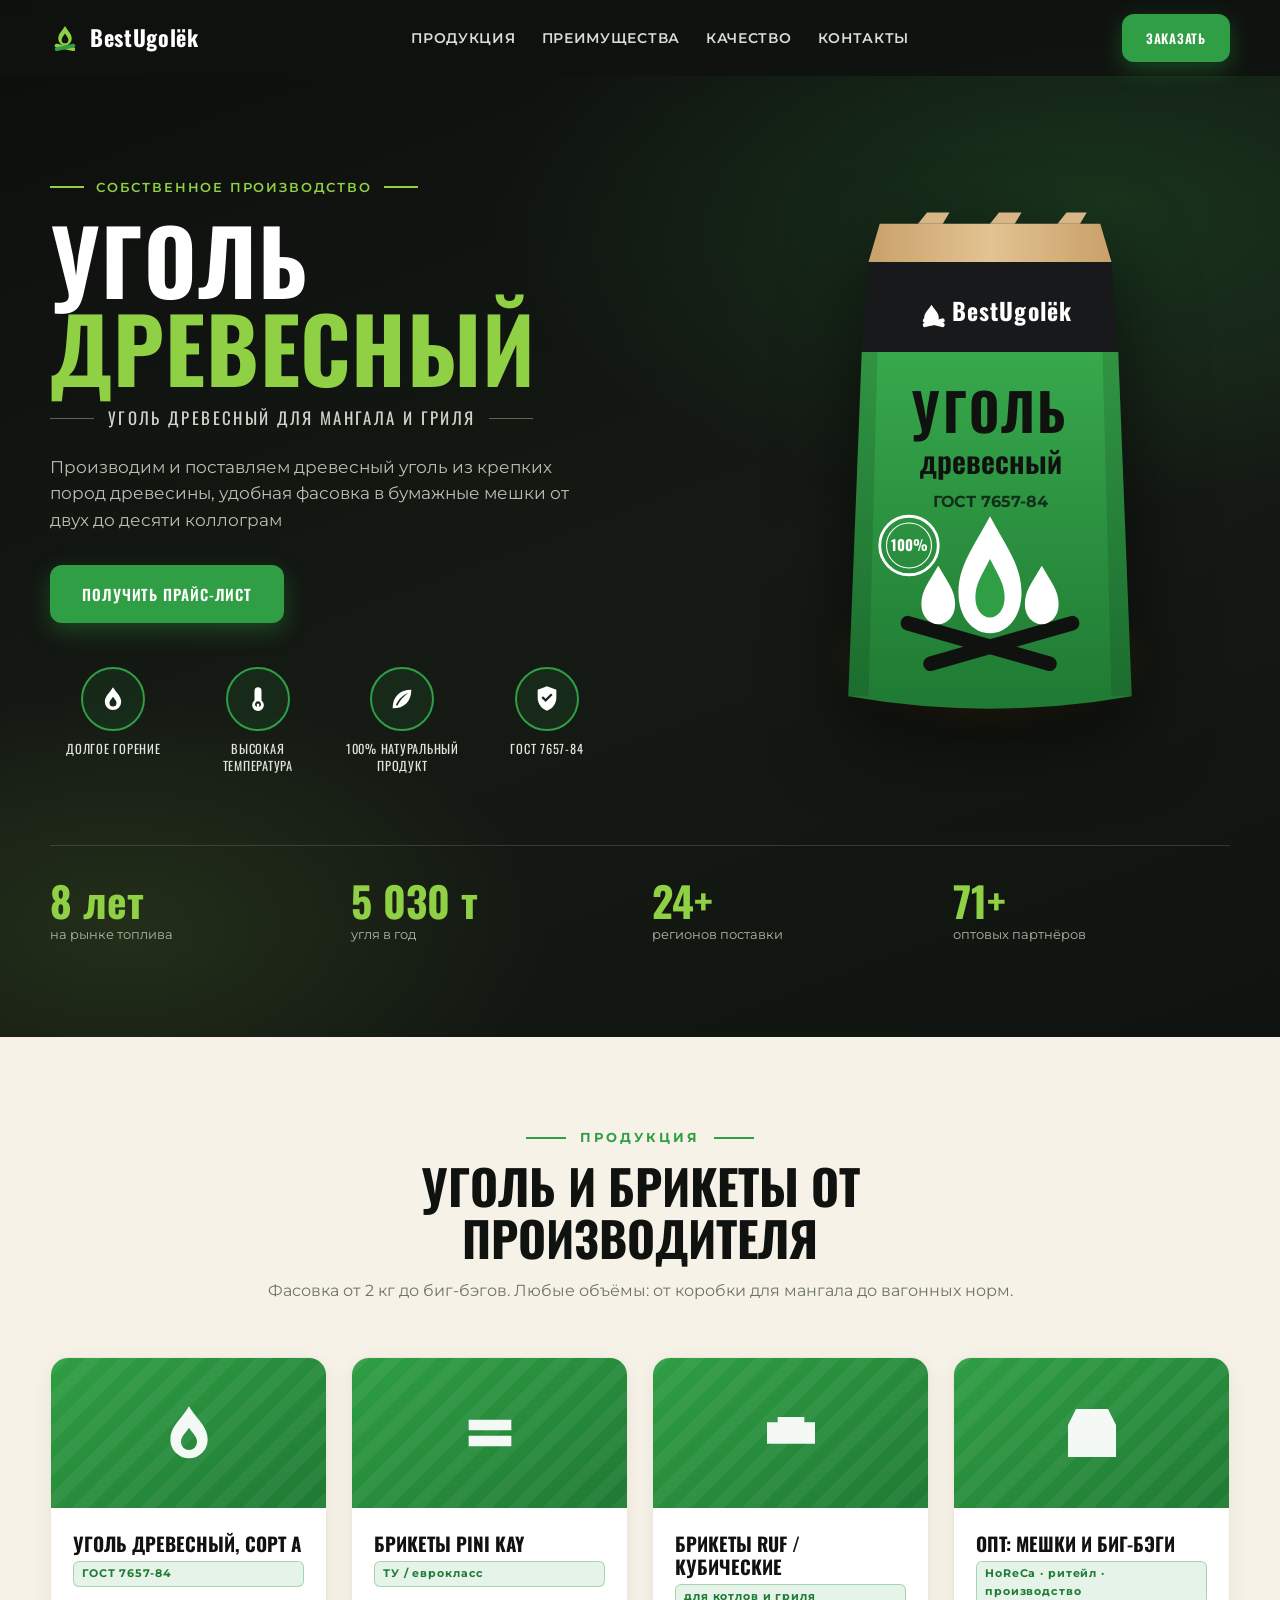
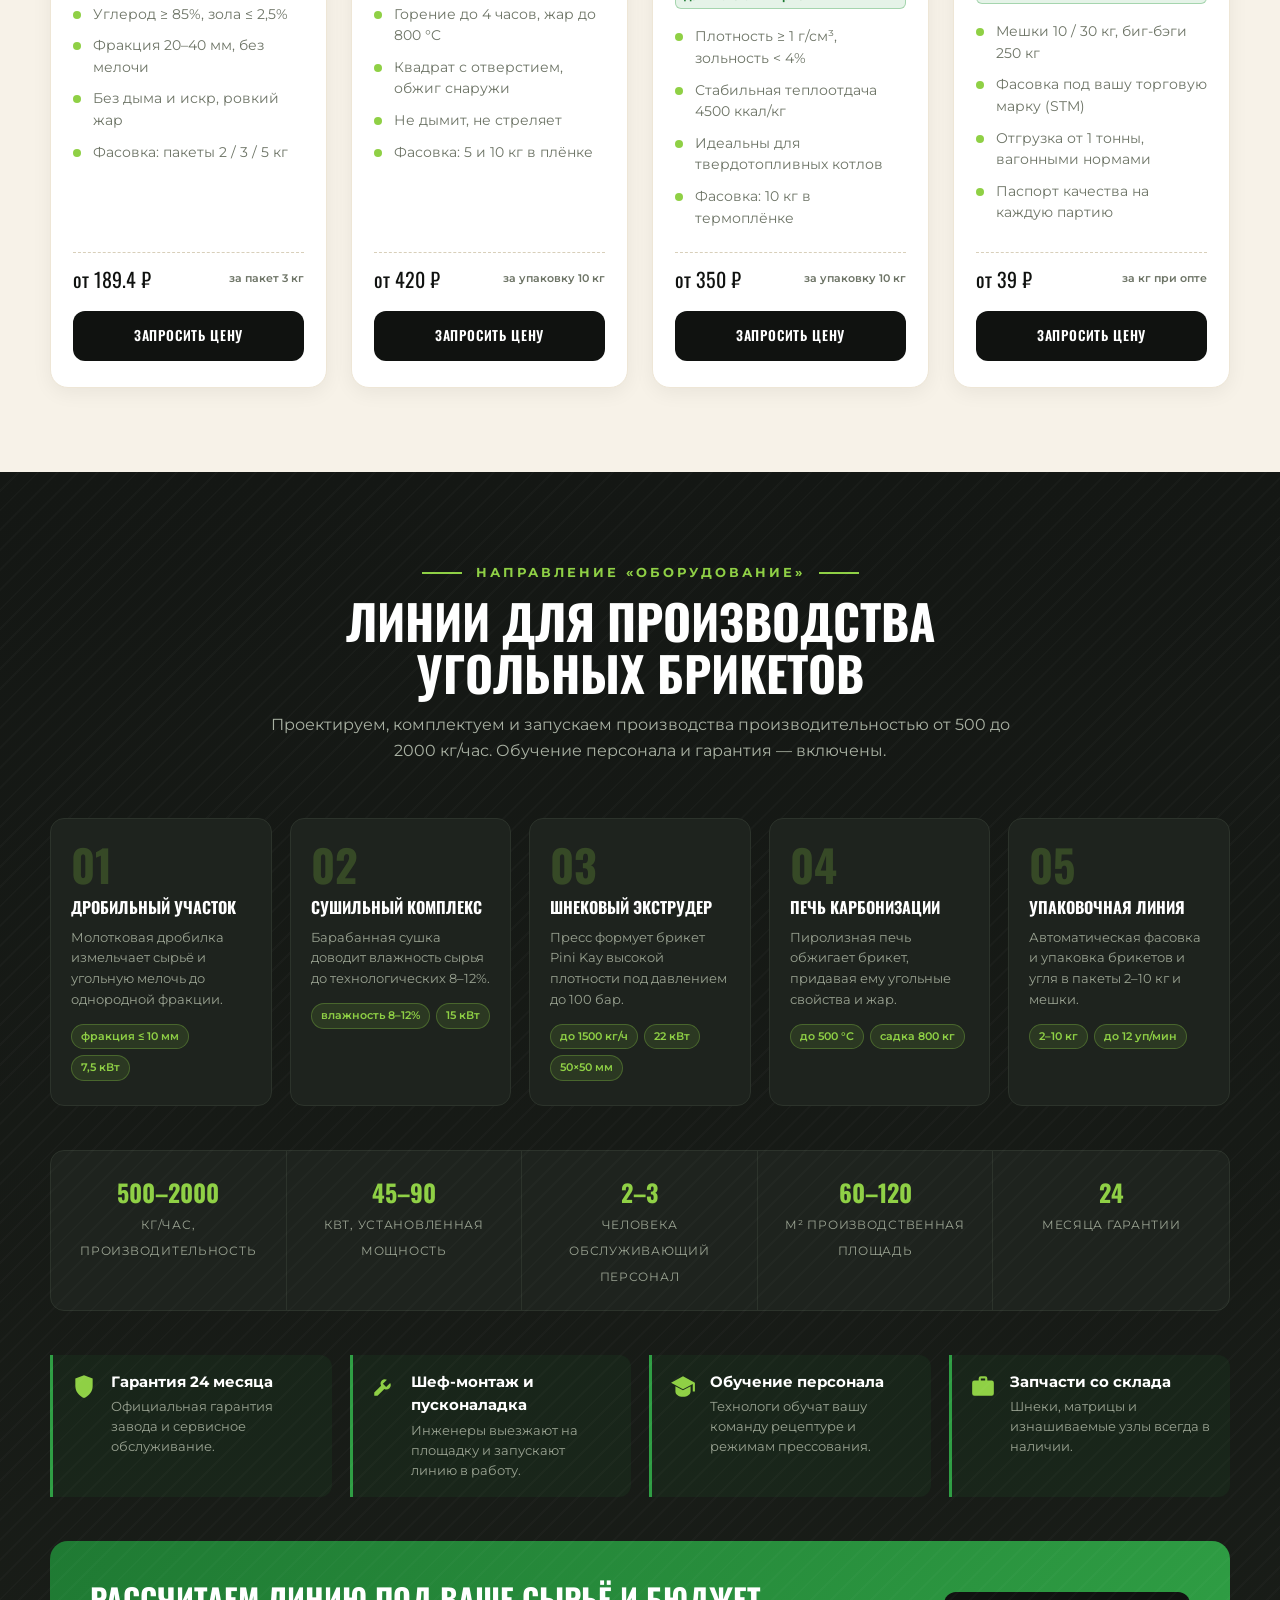
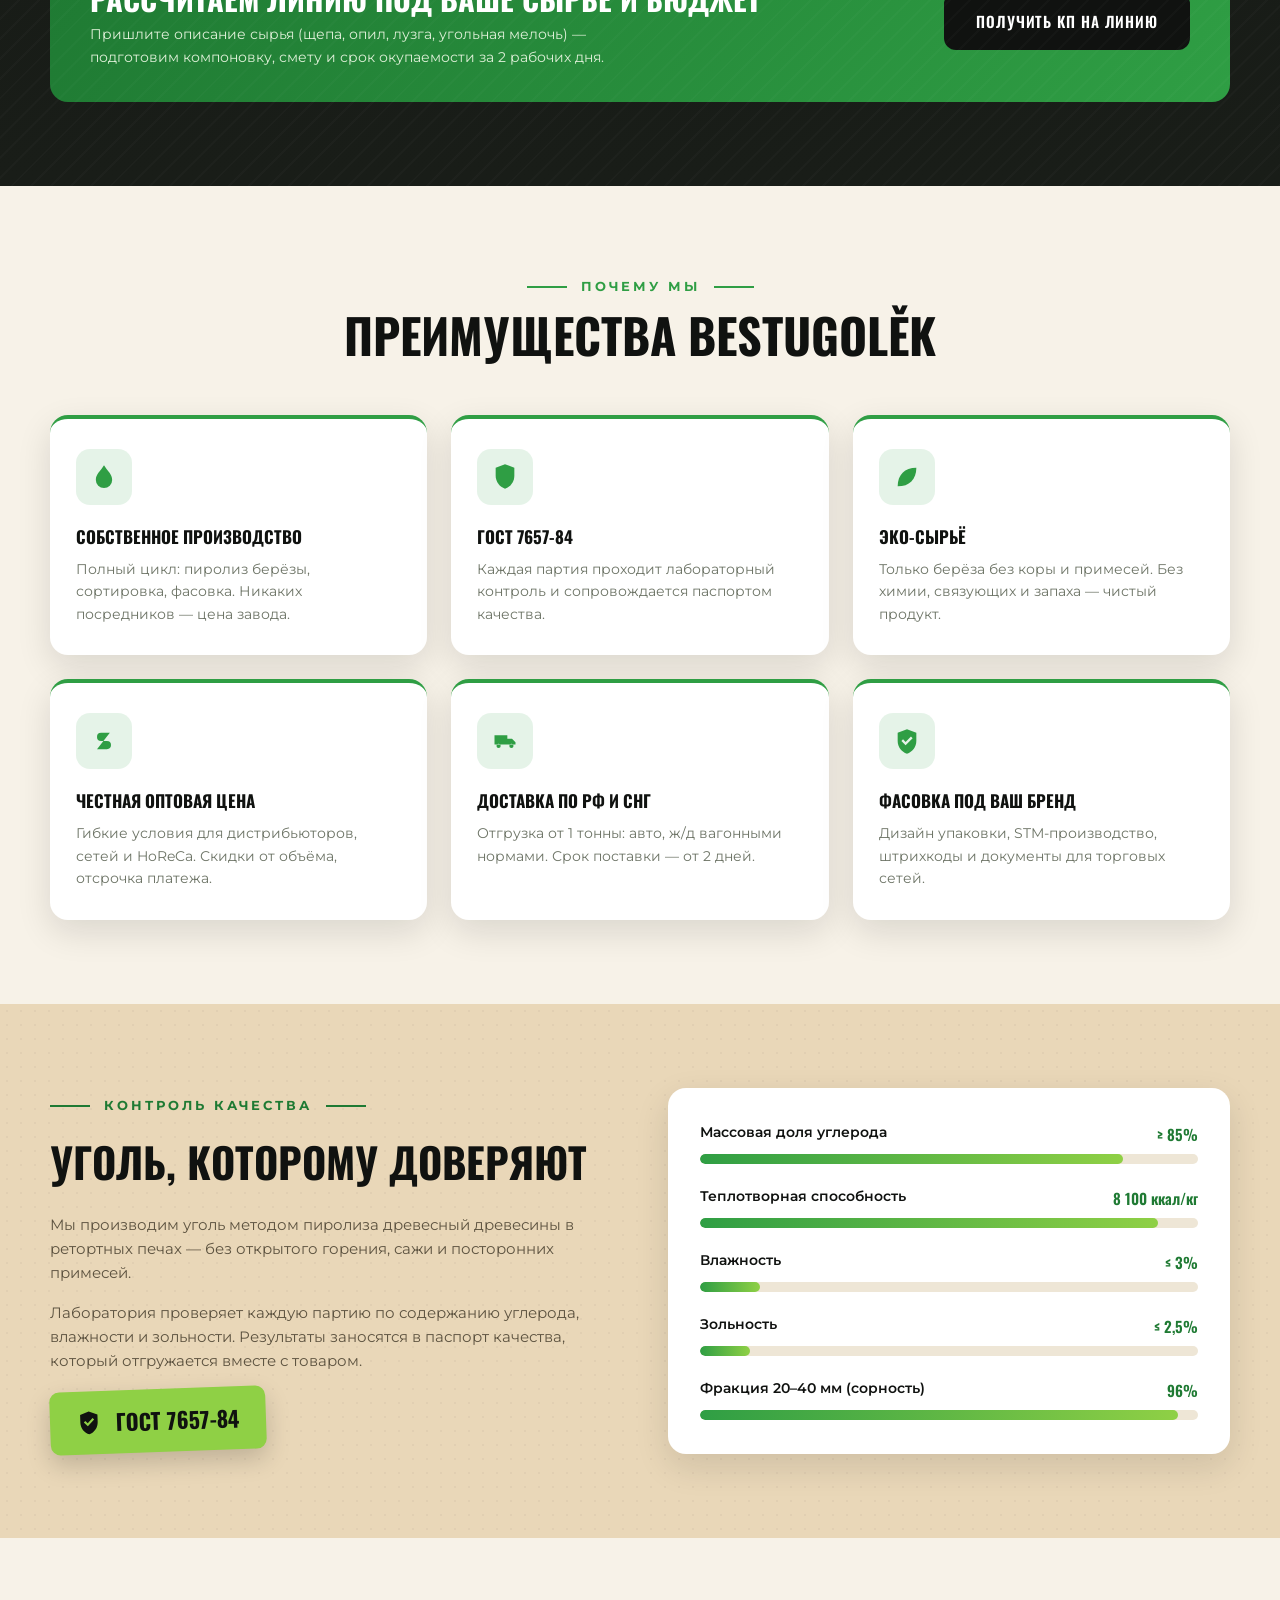
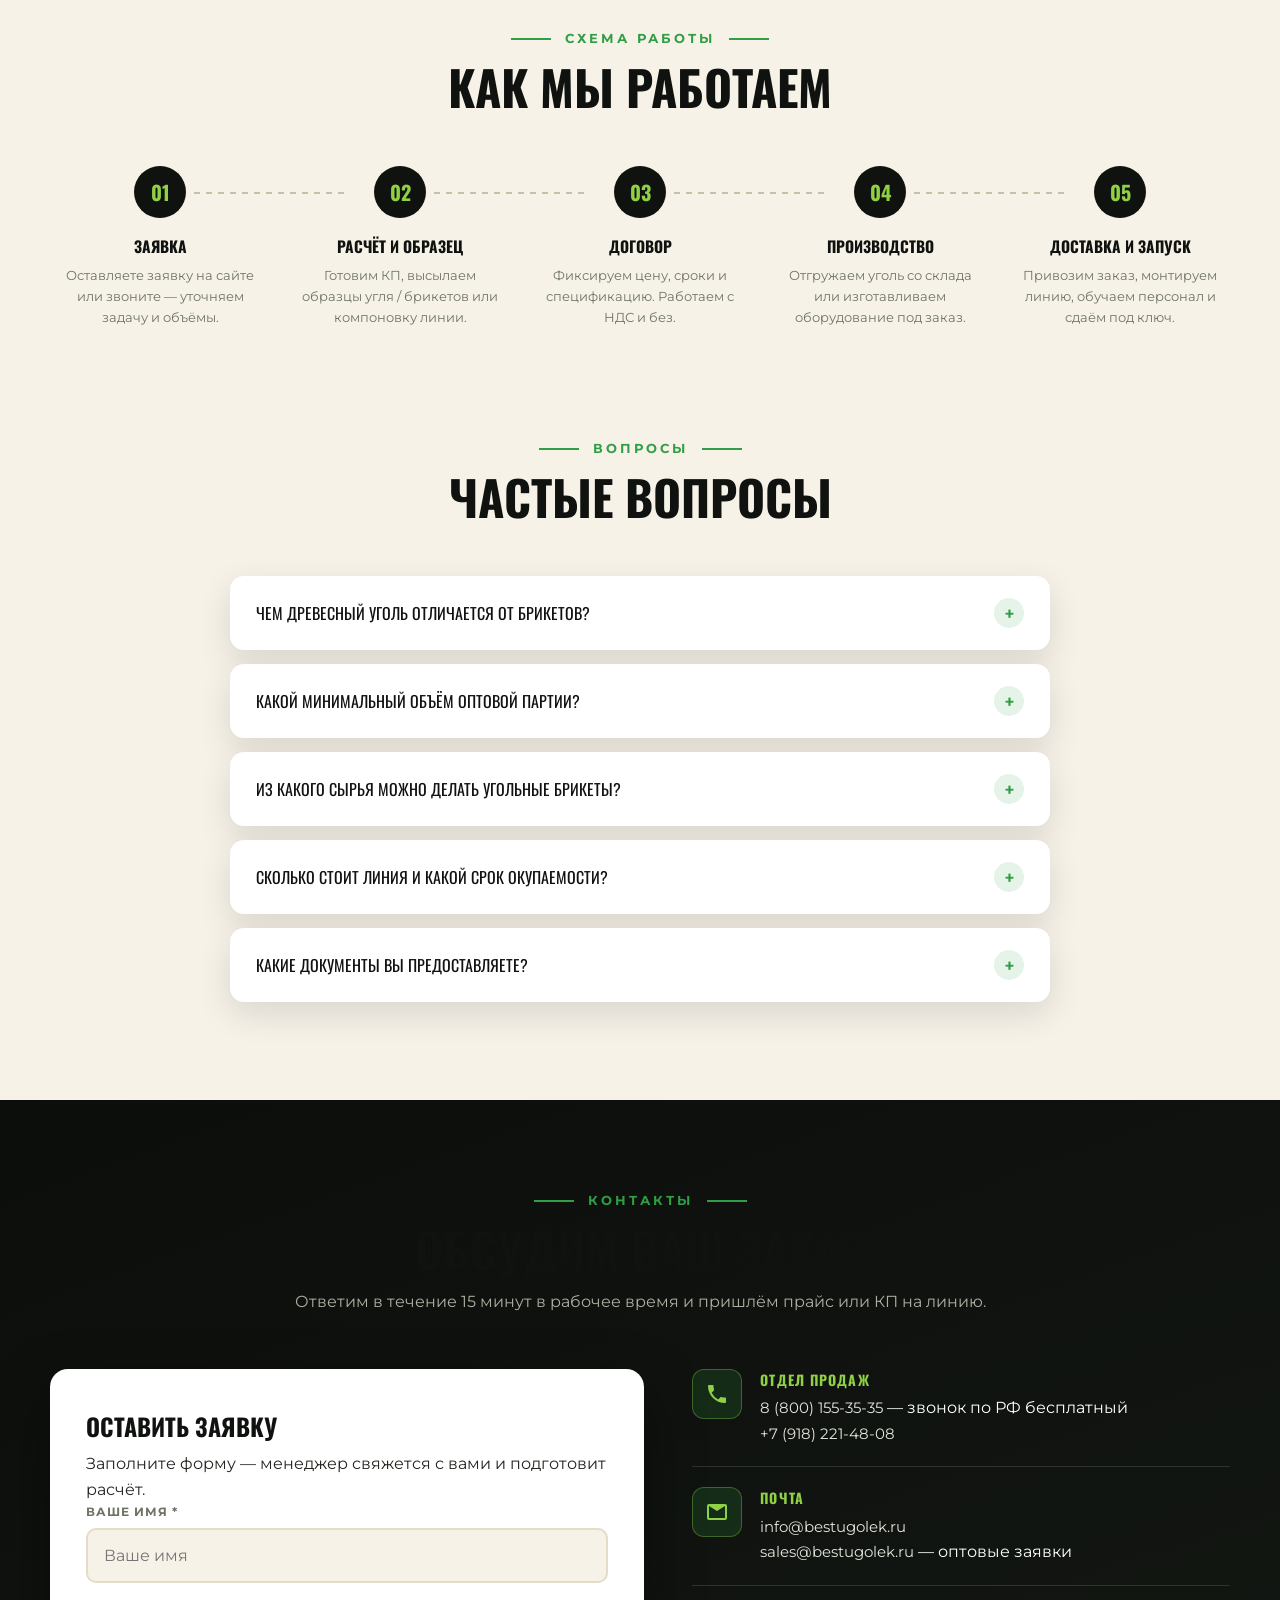
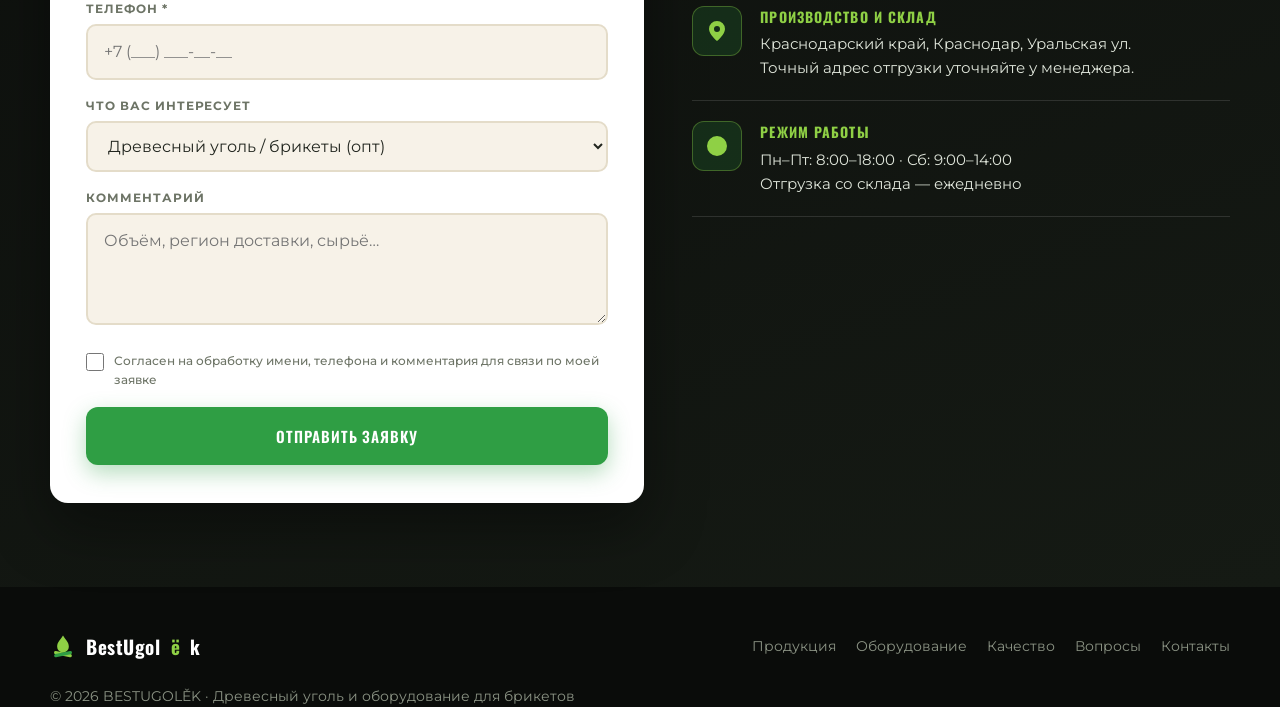
==== commit bee31267: "Update index.html" ====
--- a/index.html
+++ b/index.html
@@ -32,7 +32,6 @@
     </a>
     <nav class="main" id="nav" aria-label="Основная навигация">
       <a href="#products">Продукция</a>
-      <a href="#equipment">Оборудование</a>
       <a href="#advantages">Преимущества</a>
       <a href="#quality">Качество</a>
       <a href="#contacts">Контакты</a>
@@ -56,7 +55,6 @@
         <p class="hero-lead">Производим  и поставляем древесный уголь из крепких пород древесины, удобная фасовка в бумажные мешки от двух до десяти коллограм </p>
         <div class="hero-actions">
           <a href="#contacts" class="btn btn-primary" data-interest="opt">Получить прайс-лист</a>
-          <a href="#equipment" class="btn btn-ghost">Оборудование</a>
         </div>
         <div class="hero-badges">
           <div class="hbadge"><div class="ic"><svg viewBox="0 0 24 24"><path d="M12 2c3 5 7 7.5 7 12.5A7 7 0 0 1 5 14.5C5 9.5 9 7 12 2zm0 8c-1.4 2.2-3 3.2-3 5.4a3 3 0 0 0 6 0c0-2.2-1.6-3.2-3-5.4z"/></svg></div><p>Долгое горение</p></div>
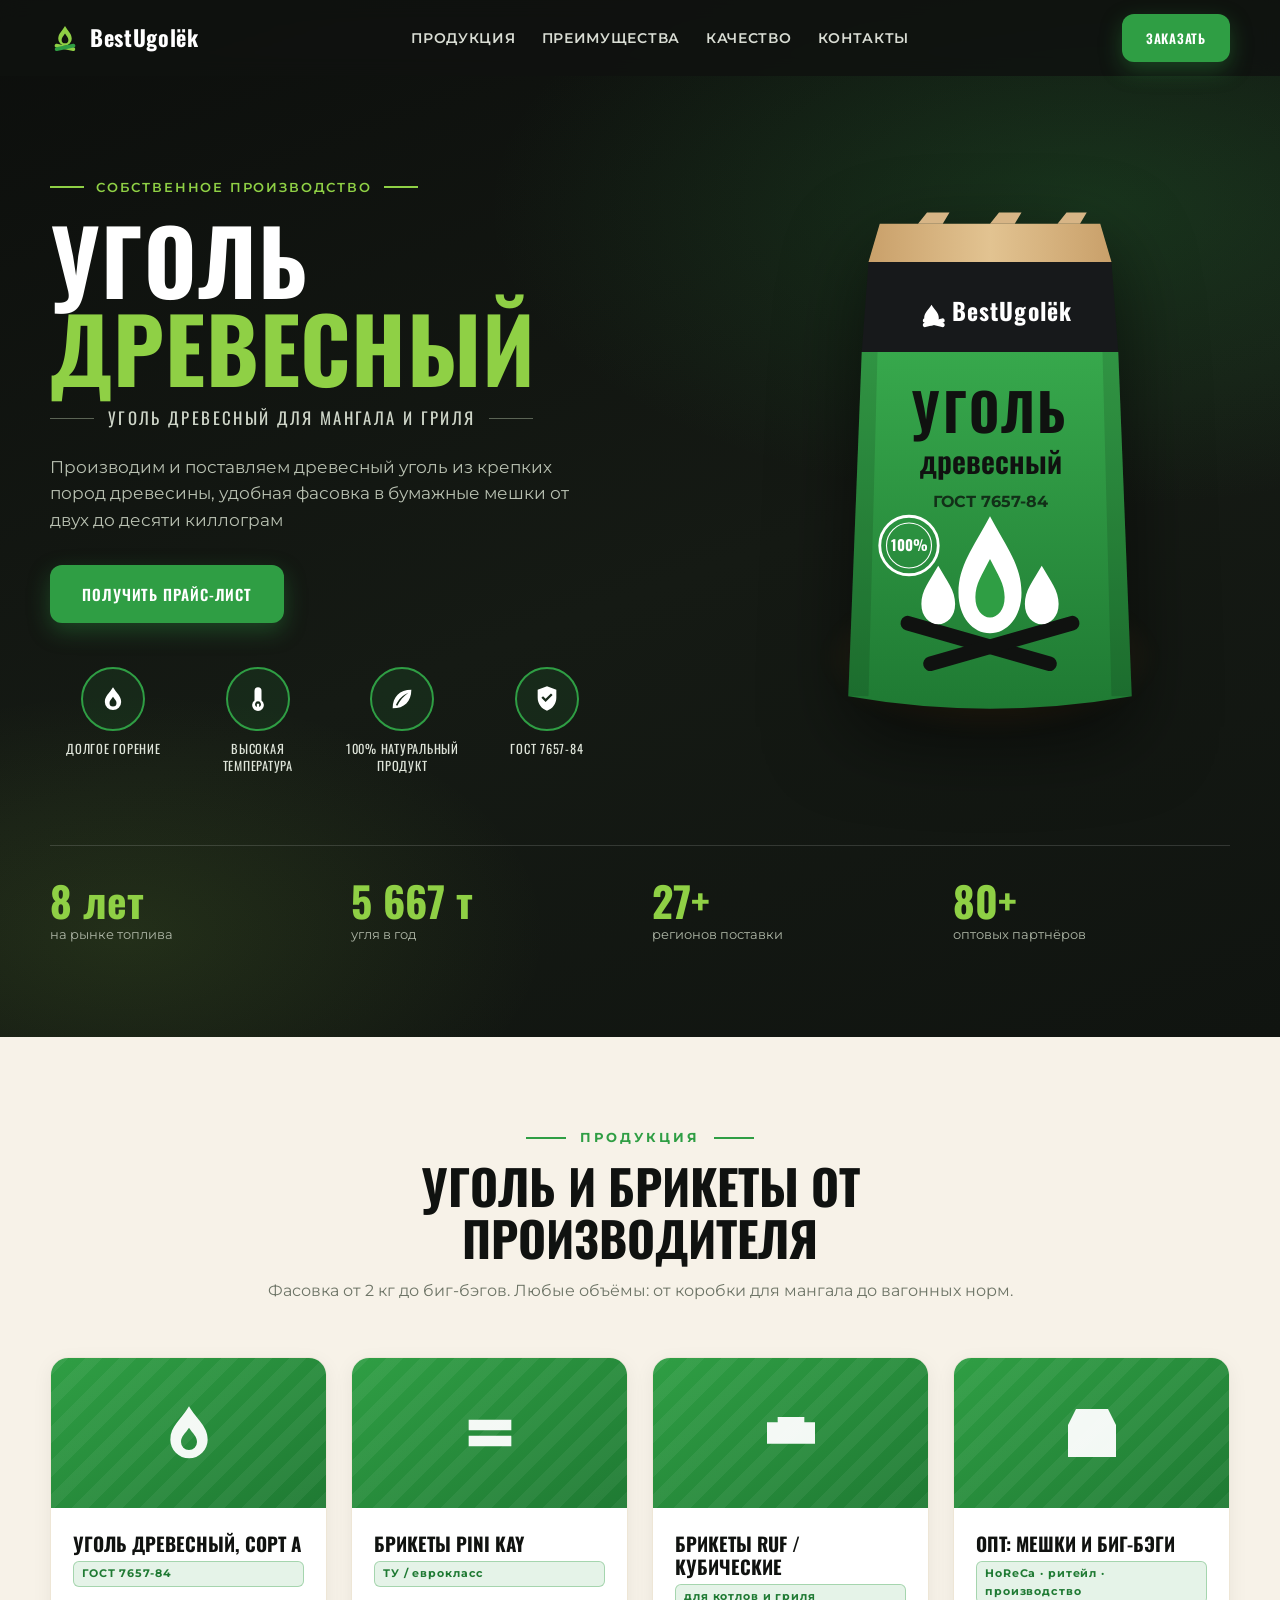
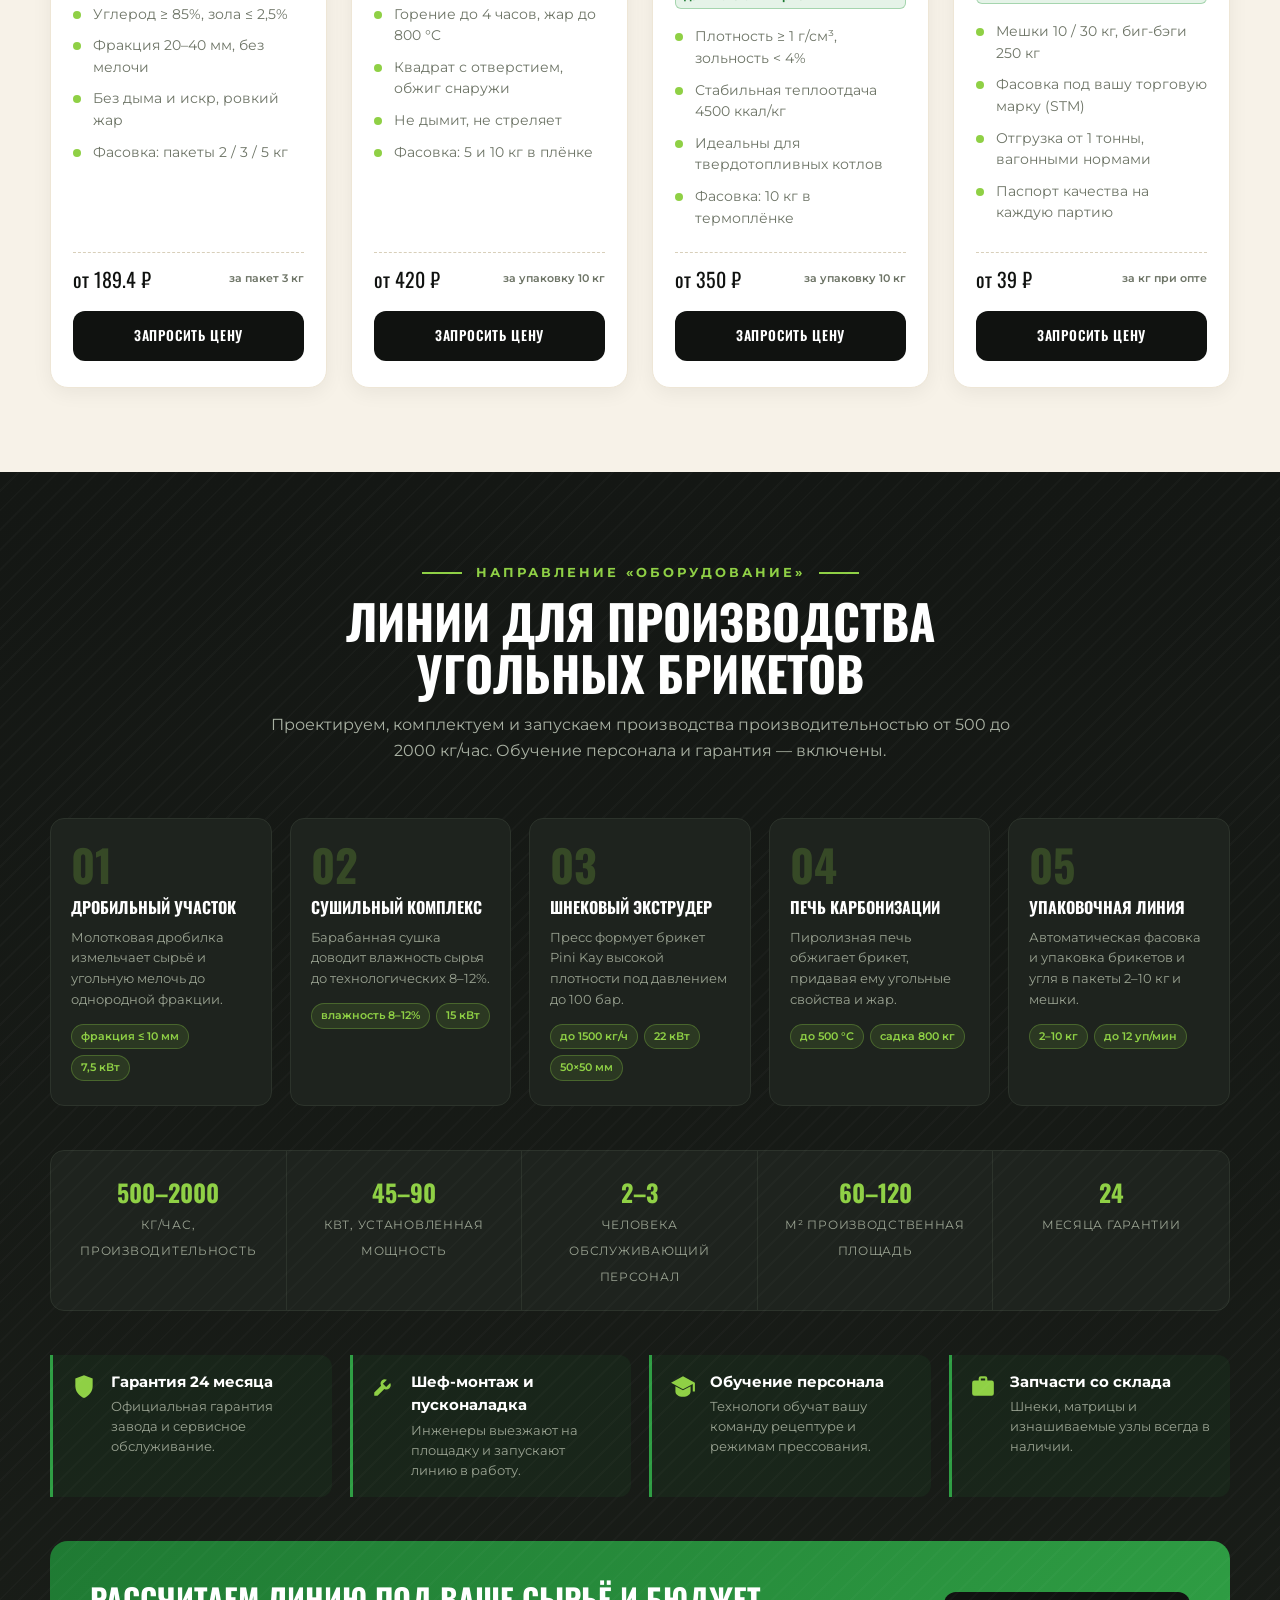
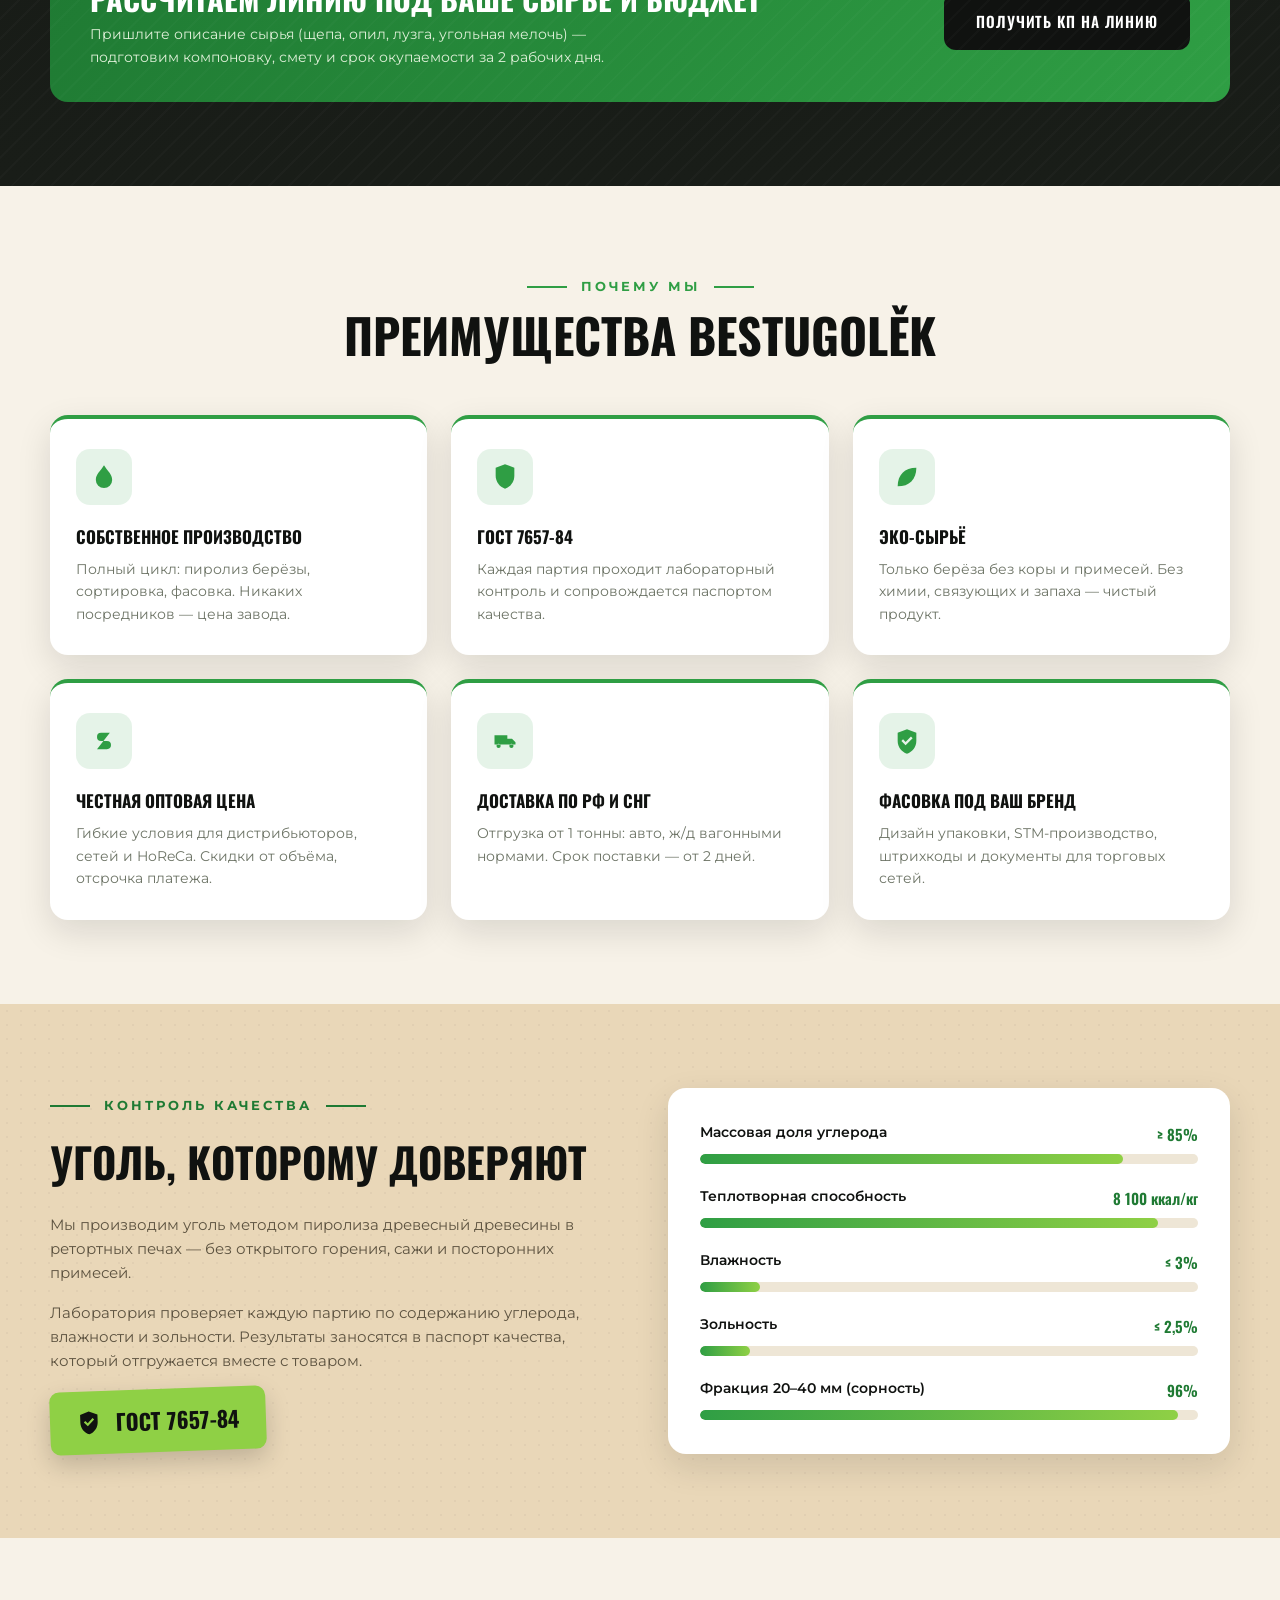
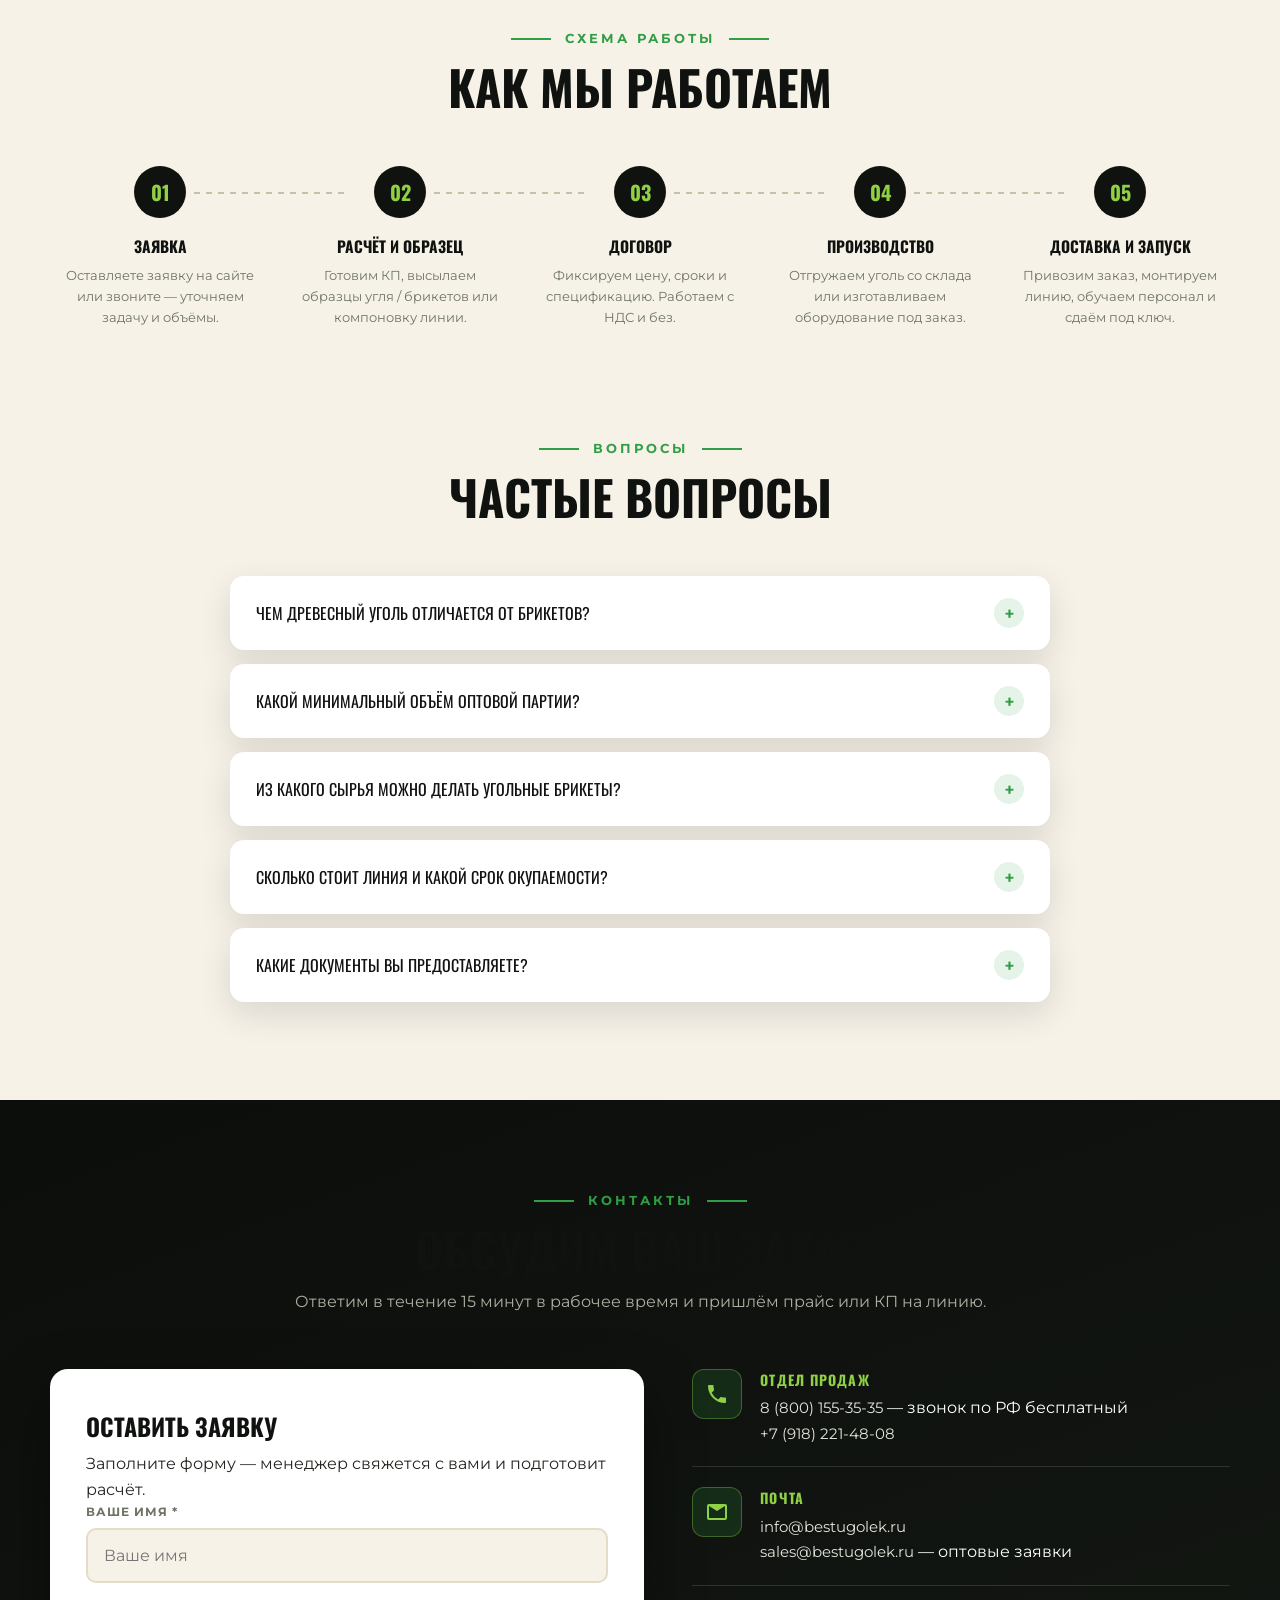
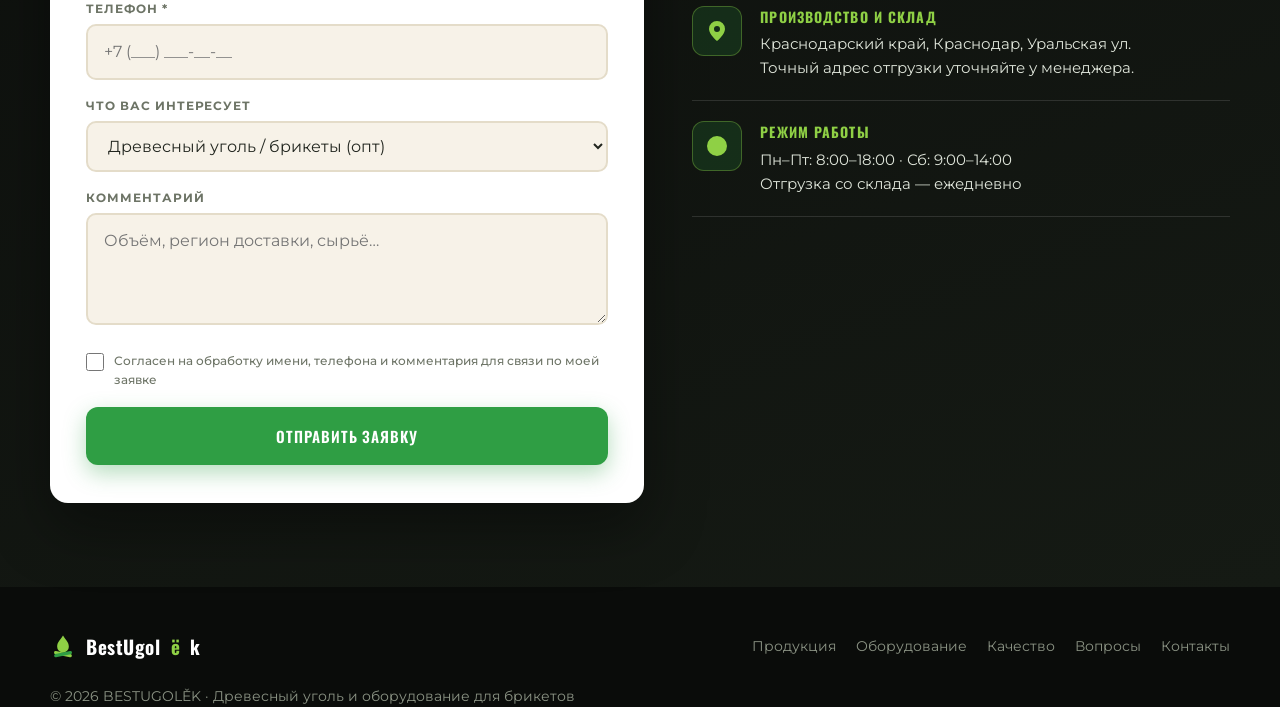
==== commit 65147c51: "Update index.html" ====
--- a/index.html
+++ b/index.html
@@ -52,7 +52,7 @@
         <span class="hero-kicker">Собственное производство</span>
         <h1>Уголь<br><span class="green">древесный</span></h1>
         <p class="hero-sub">Уголь древесный для мангала и гриля</p>
-        <p class="hero-lead">Производим  и поставляем древесный уголь из крепких пород древесины, удобная фасовка в бумажные мешки от двух до десяти коллограм </p>
+        <p class="hero-lead">Производим  и поставляем древесный уголь из крепких пород древесины, удобная фасовка в бумажные мешки от двух до десяти киллограм </p>
         <div class="hero-actions">
           <a href="#contacts" class="btn btn-primary" data-interest="opt">Получить прайс-лист</a>
         </div>
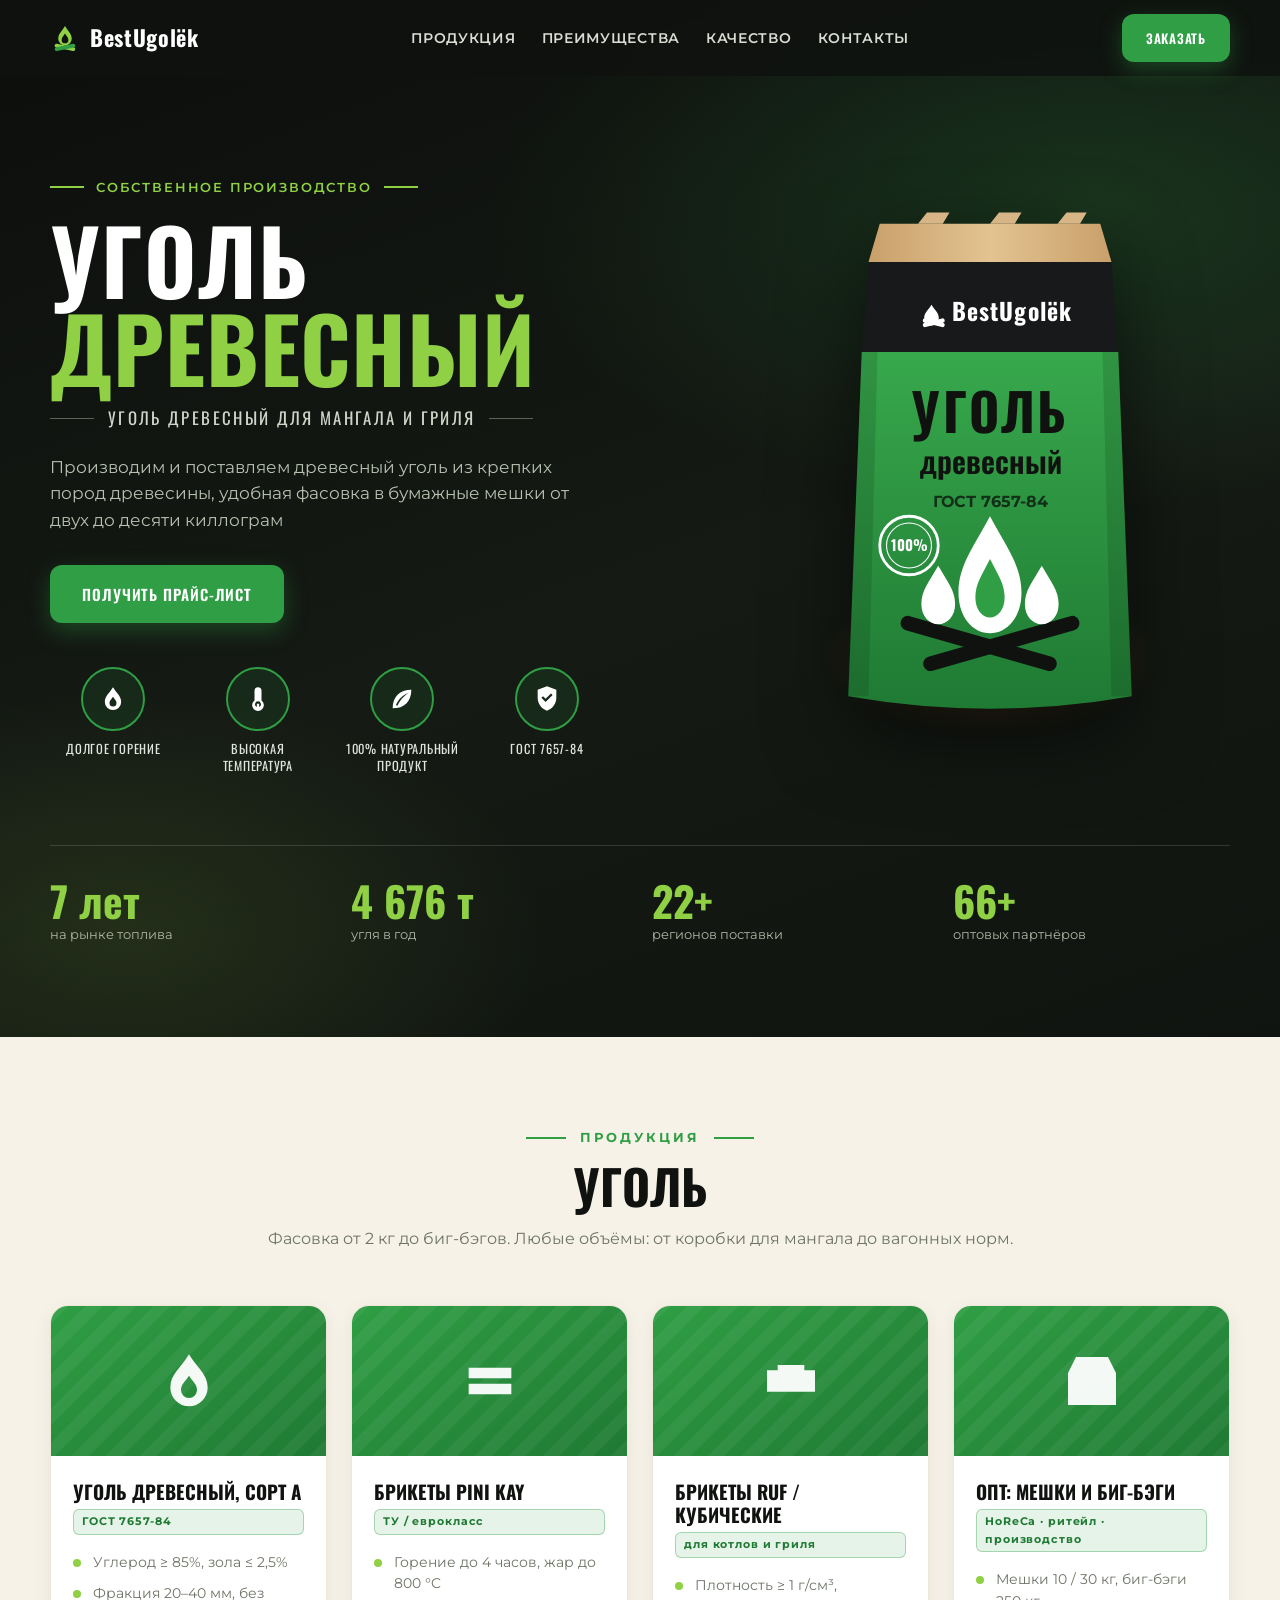
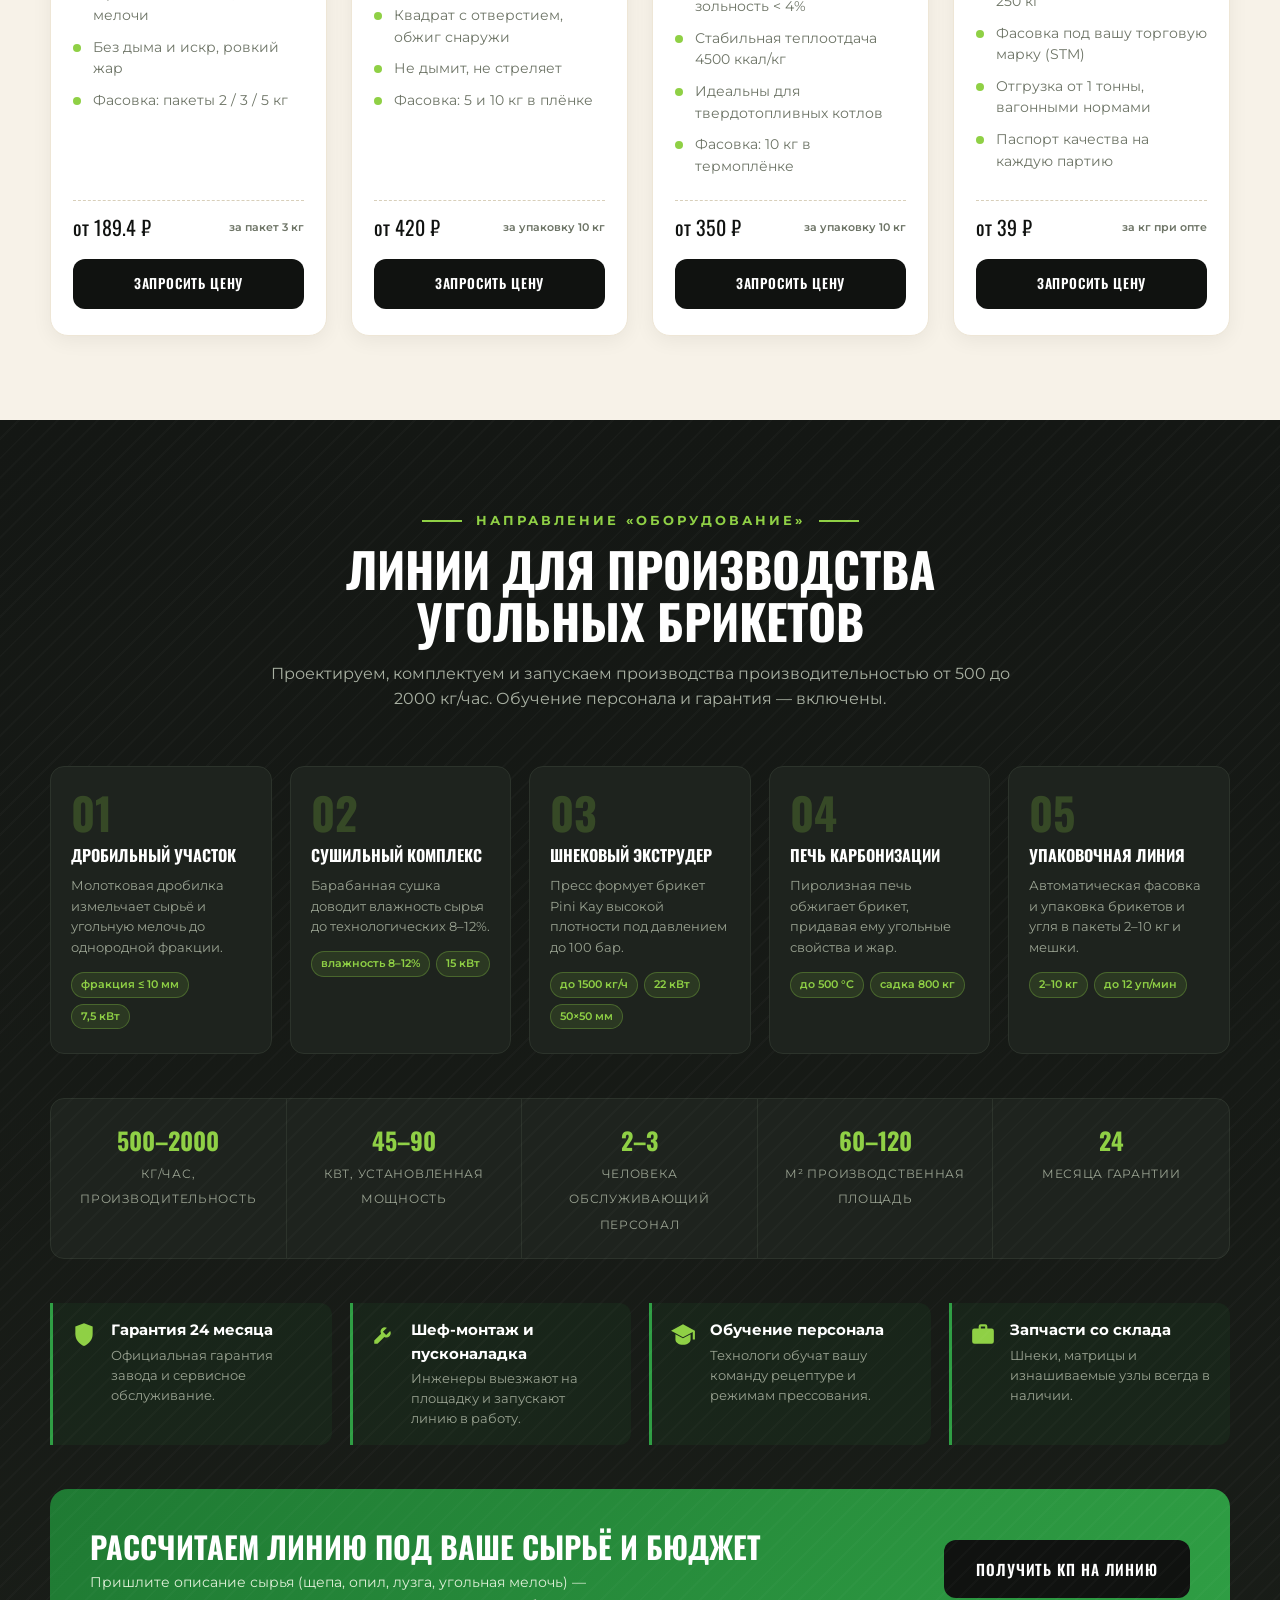
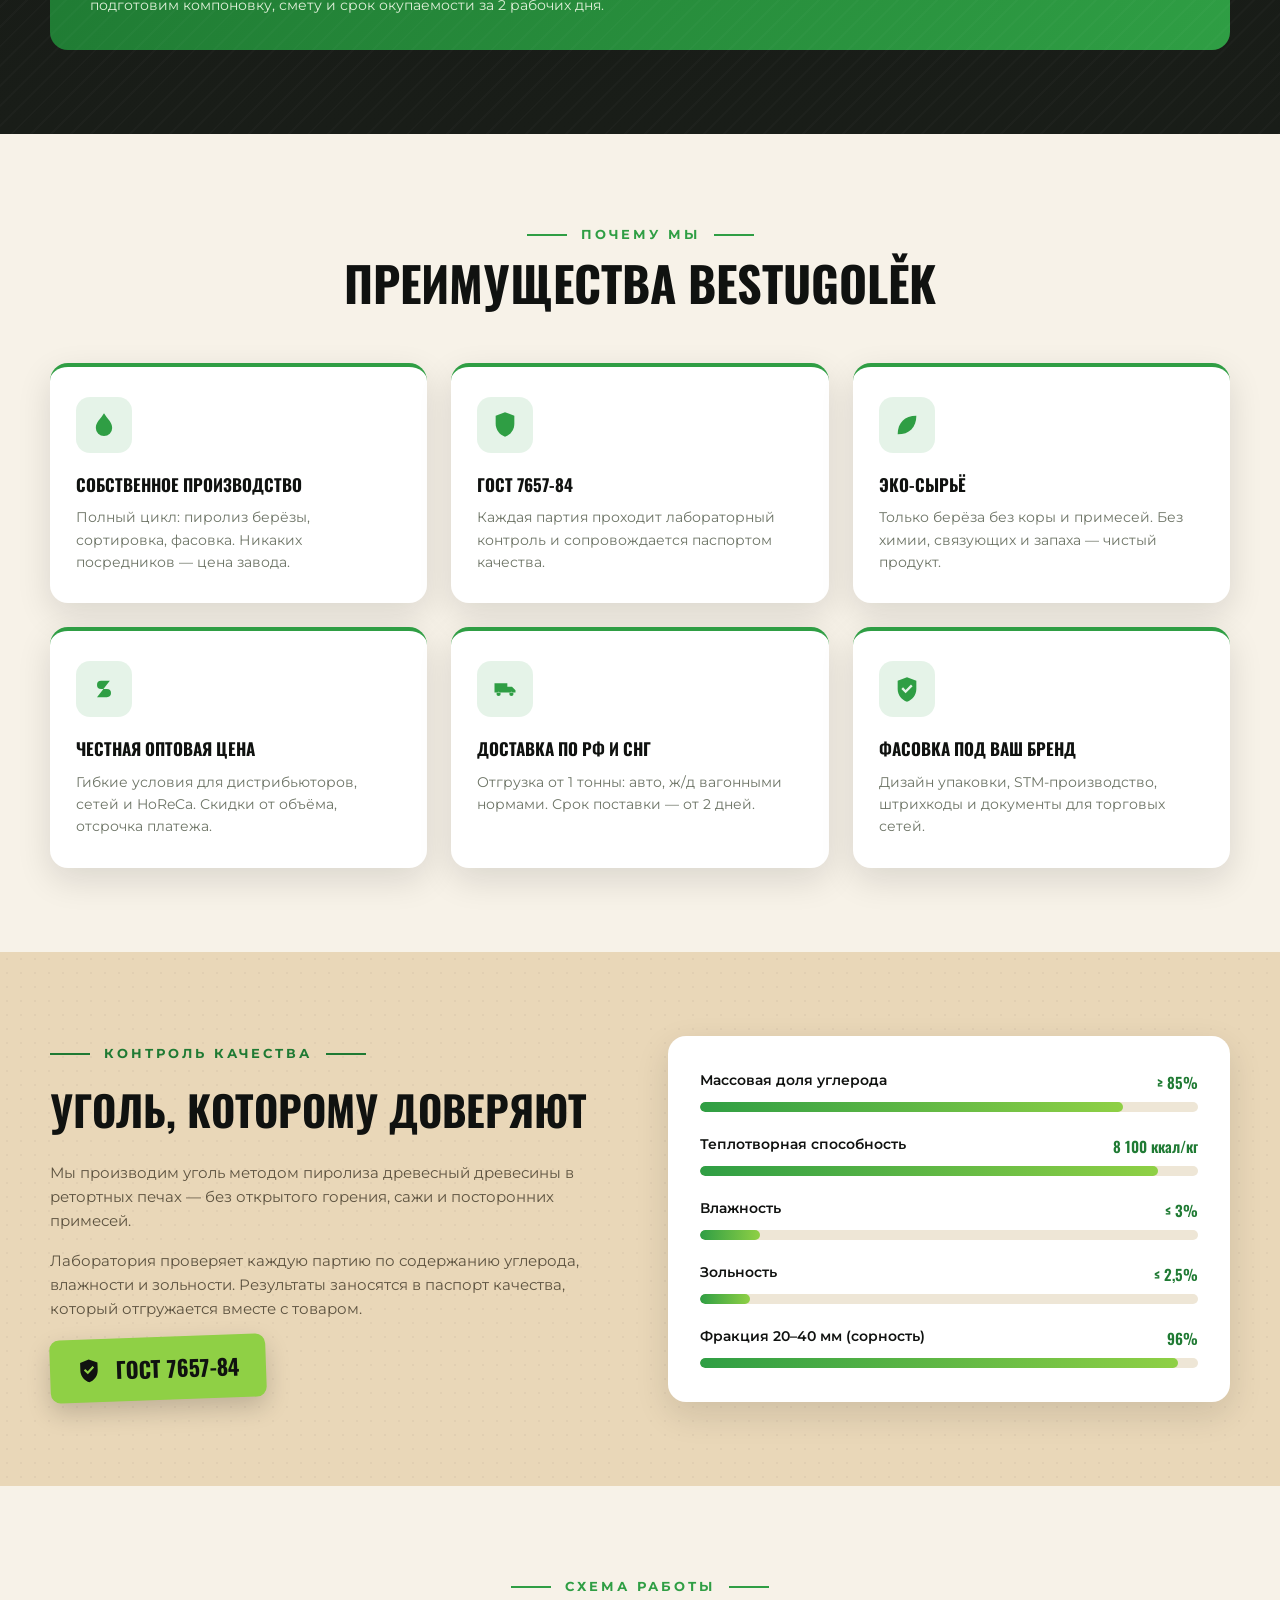
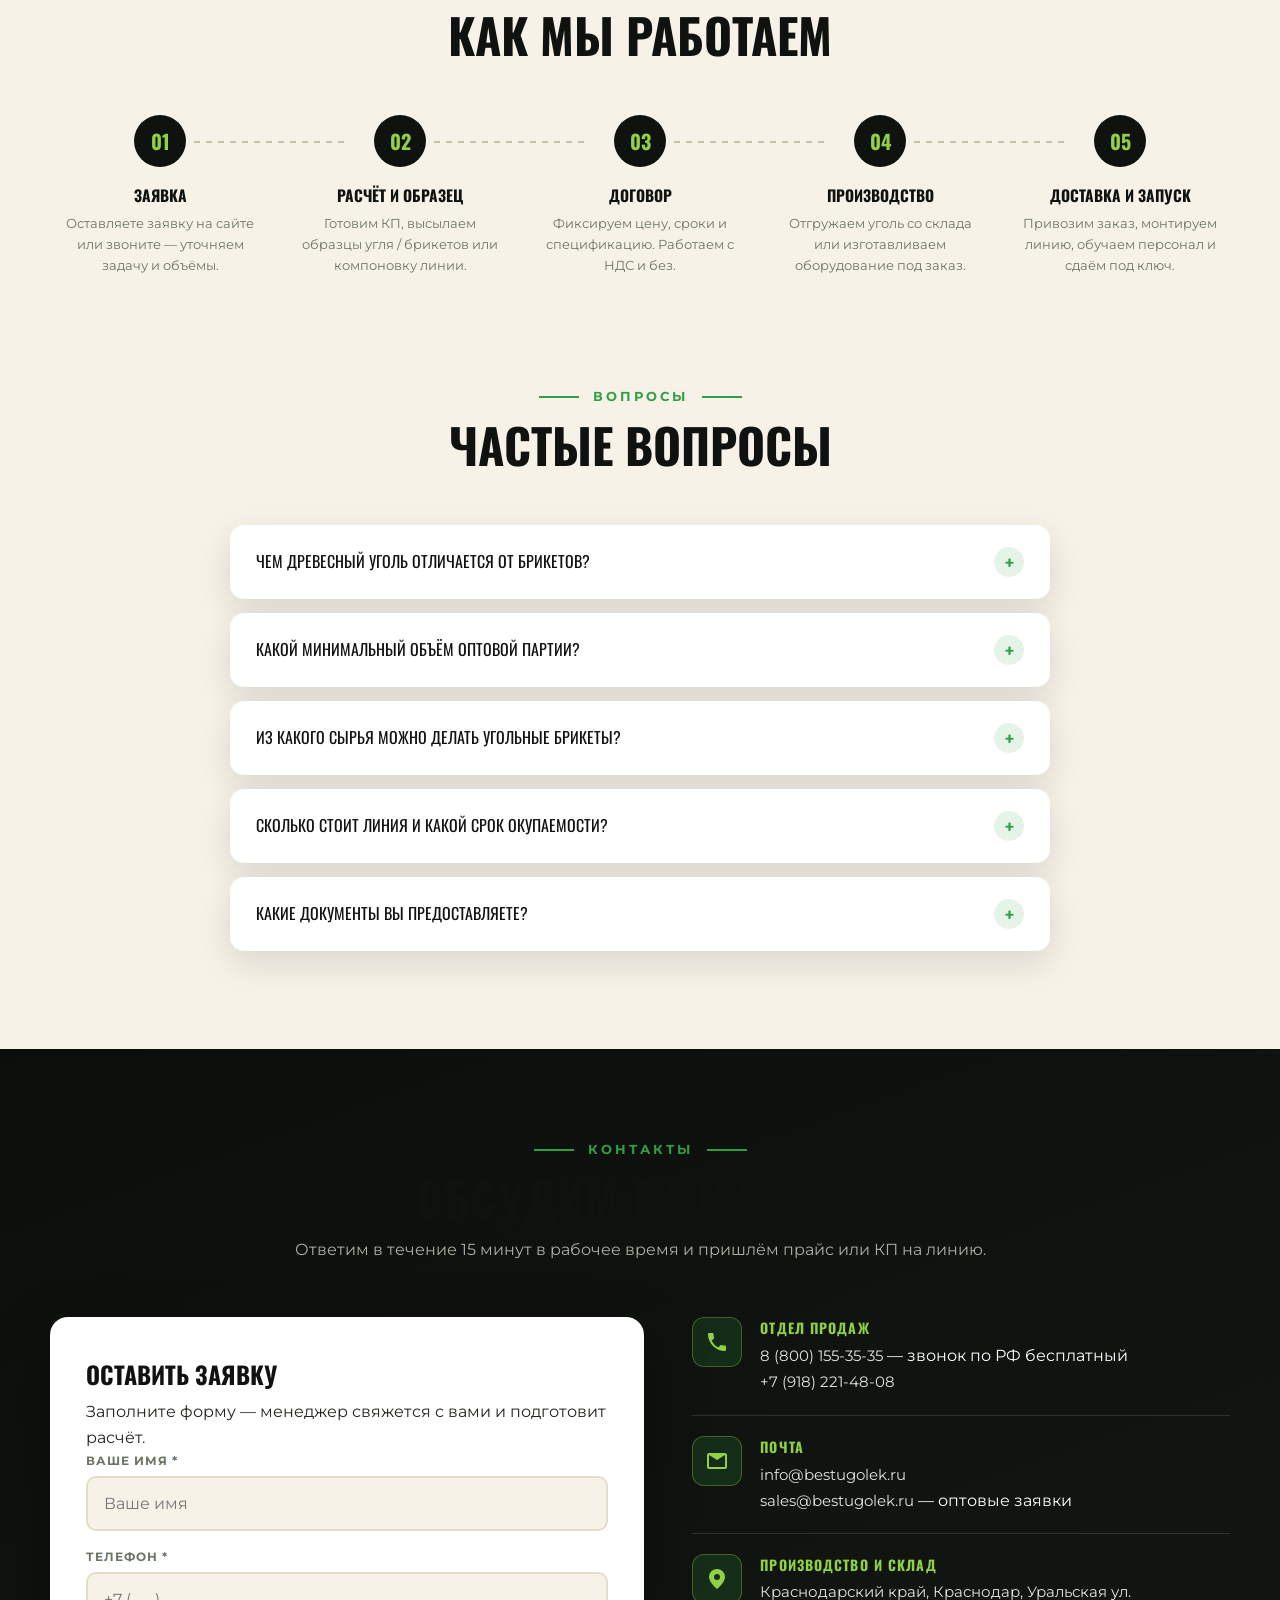
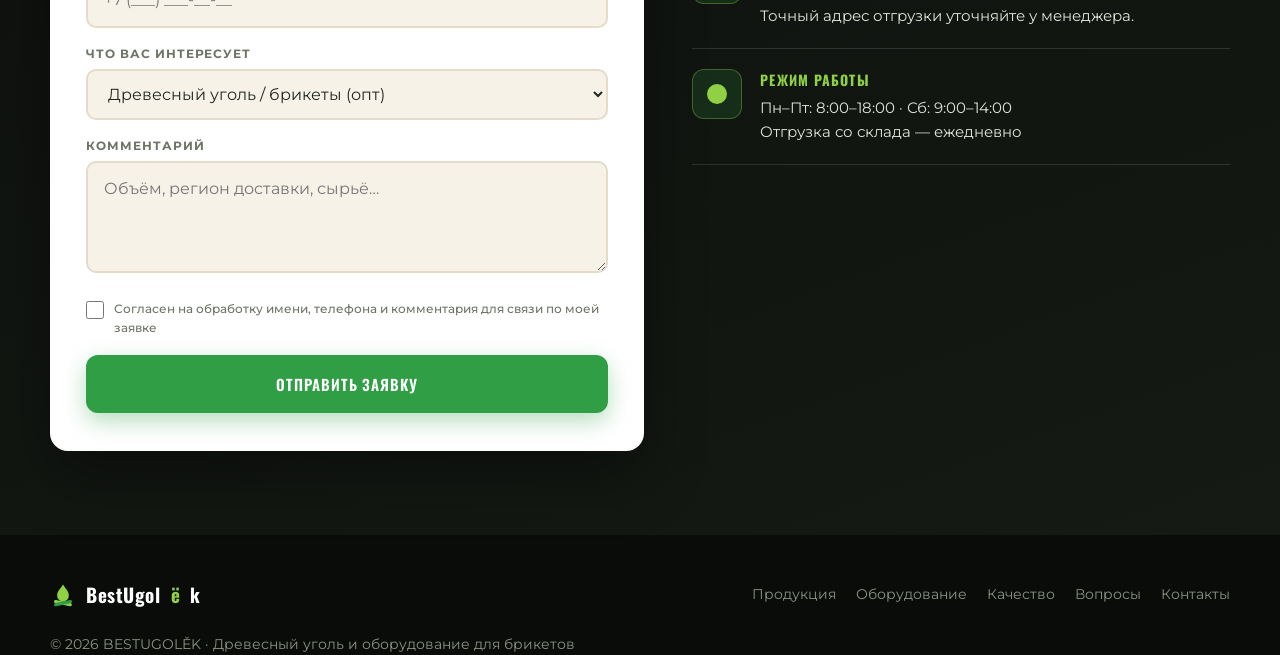
==== commit 249badd0: "Update index.html" ====
--- a/index.html
+++ b/index.html
@@ -4,7 +4,7 @@
 <meta charset="UTF-8">
 <meta name="application-name" content="BESTUGOLĚK">
 <meta property="og:site_name" content="BESTUGOLĚK">
-<meta property="og:title" content="BESTUGOLĚK — древесный уголь и оборудование">
+<meta property="og:title" content="BESTUGOLĚK — древесный уголь">
 <meta property="og:description" content="Уголь и брикеты от производителя. Оптовые поставки по России и оборудование для производства брикетов под ключ.">
 <meta property="og:type" content="website">
 <meta name="viewport" content="width=device-width, initial-scale=1.0, viewport-fit=cover">
@@ -121,7 +121,7 @@
   <div class="container">
     <div class="section-head reveal">
       <span class="overline">Продукция</span>
-      <h2>Уголь и брикеты от производителя</h2>
+      <h2>Уголь</h2>
       <p>Фасовка от 2 кг до биг-бэгов. Любые объёмы: от коробки для мангала до вагонных норм.</p>
     </div>
     <div class="products-grid">
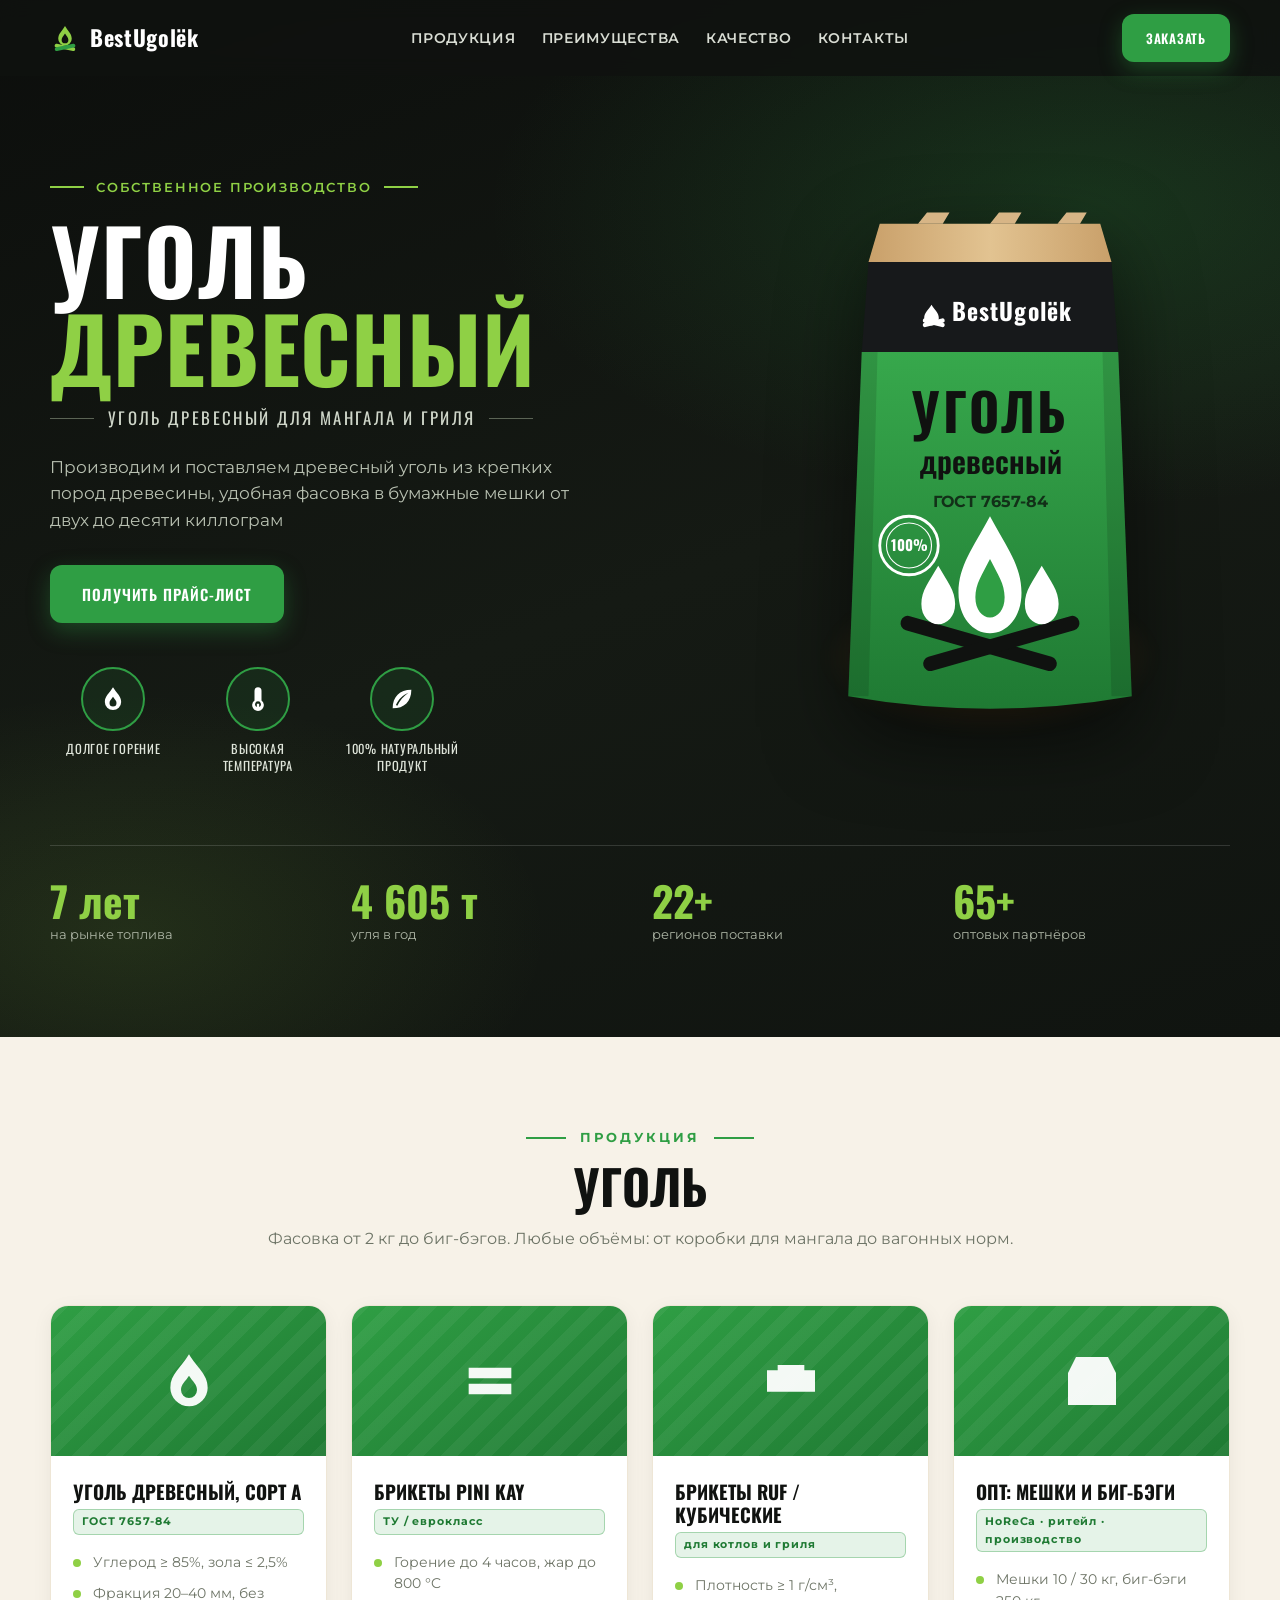
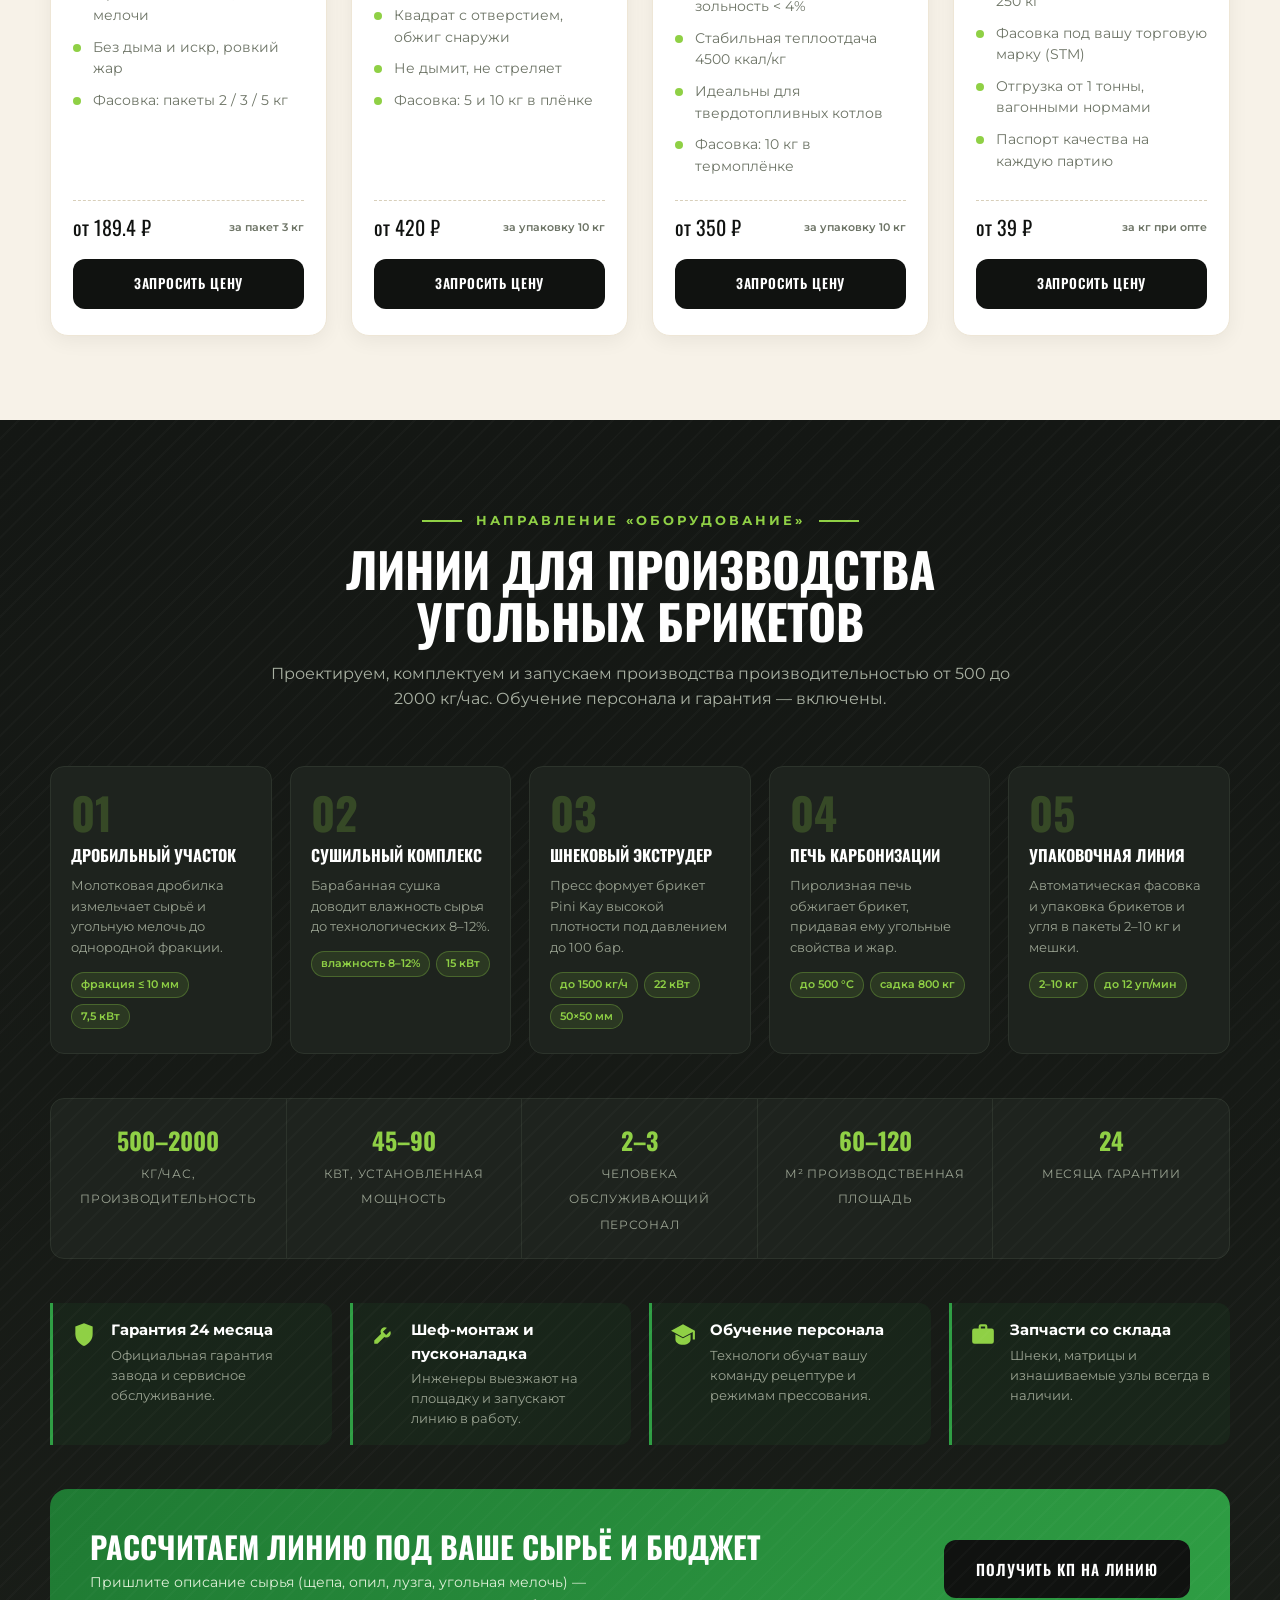
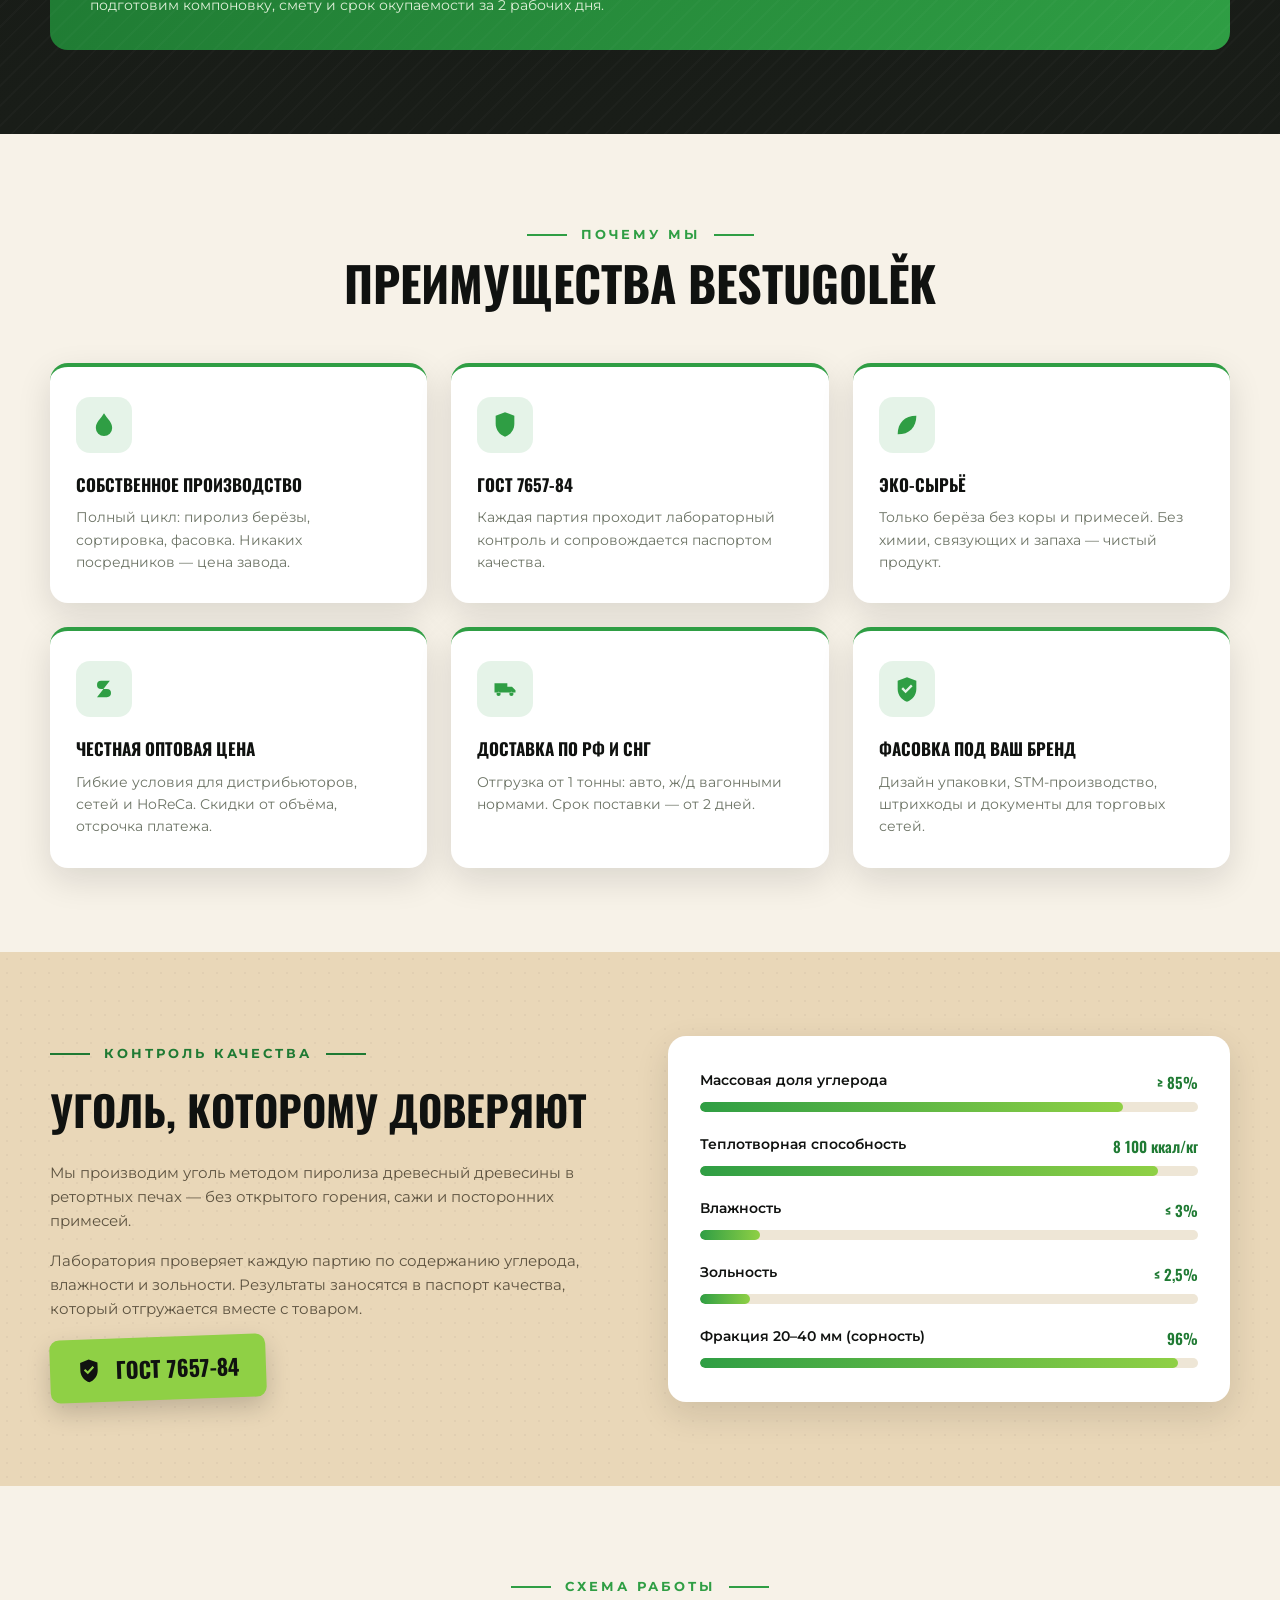
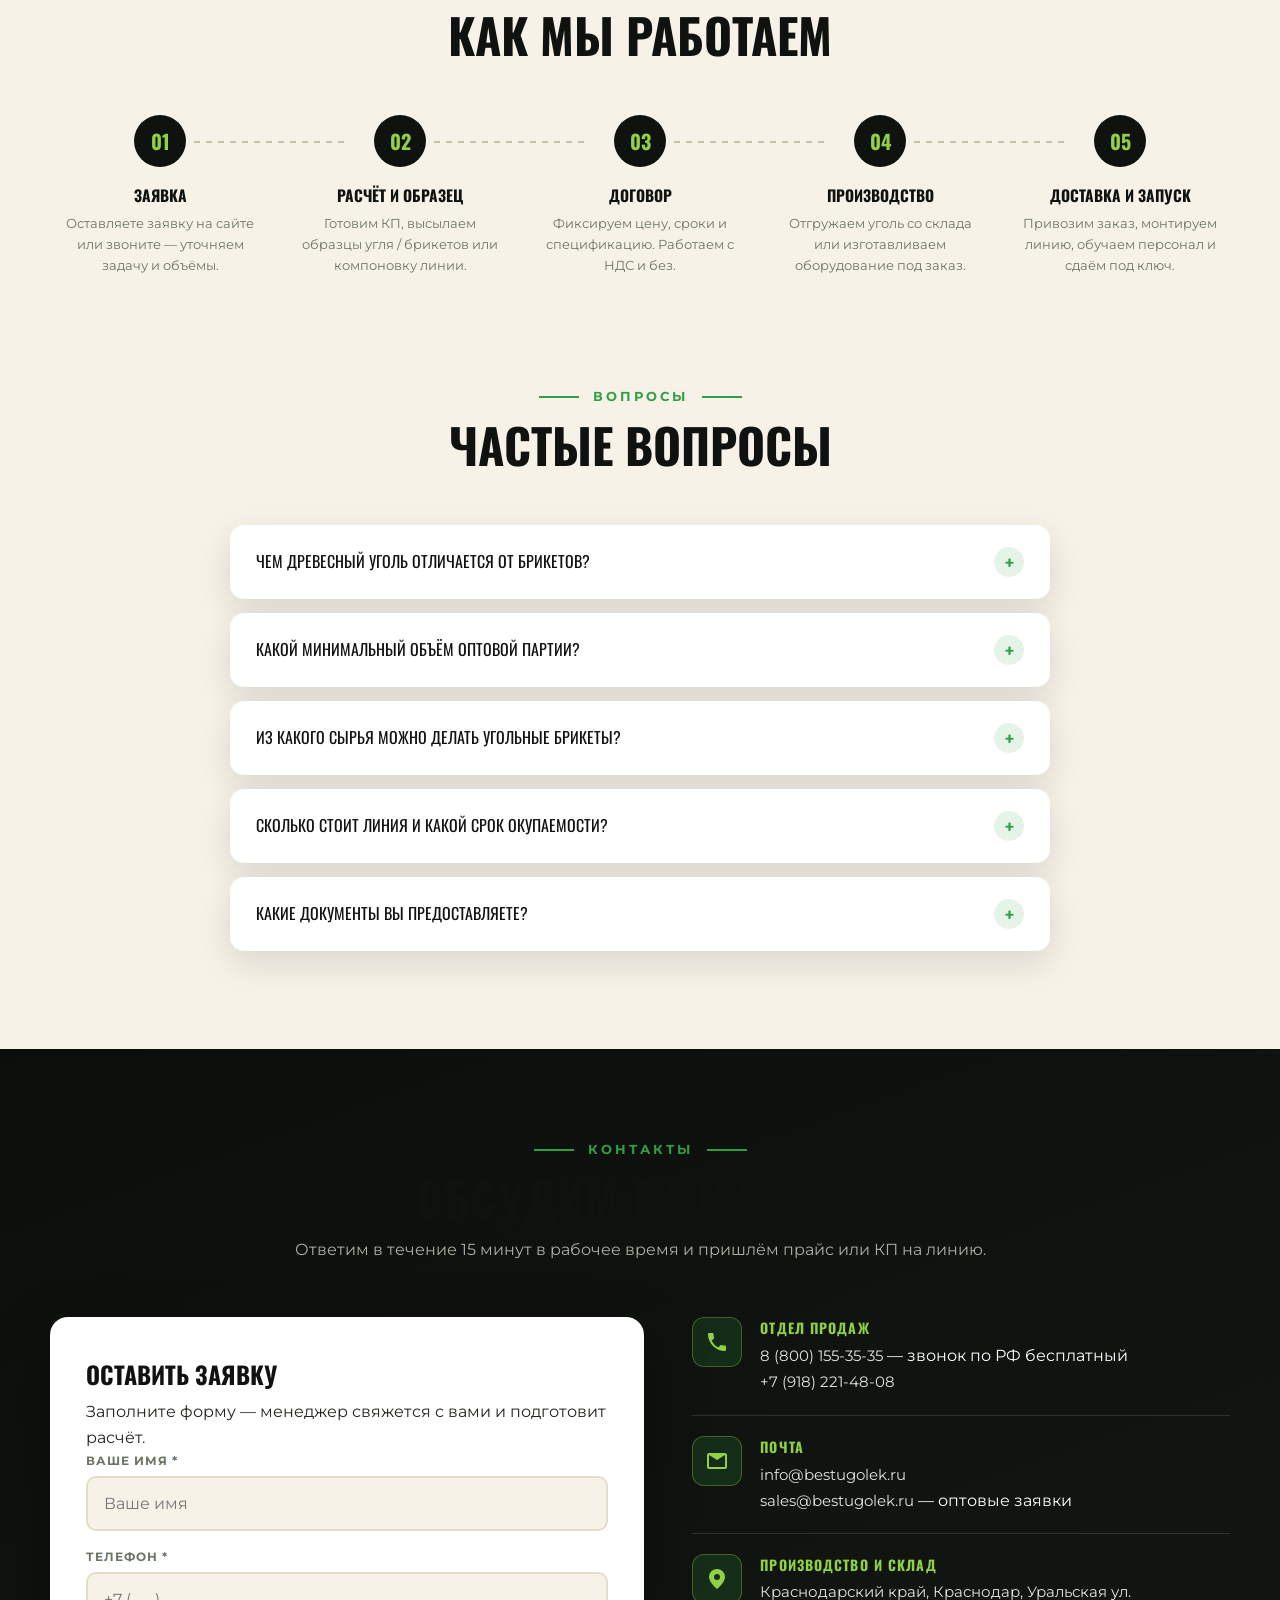
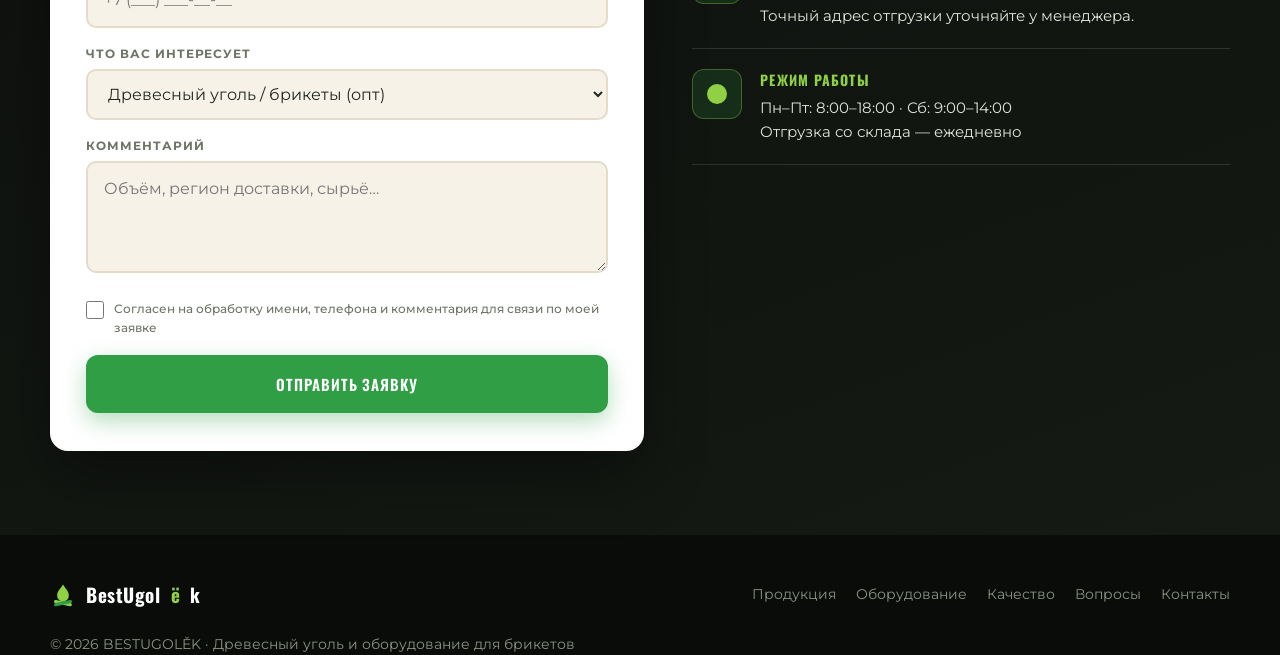
==== commit 74c87ea9: "Update index.html" ====
--- a/index.html
+++ b/index.html
@@ -60,10 +60,8 @@
           <div class="hbadge"><div class="ic"><svg viewBox="0 0 24 24"><path d="M12 2c3 5 7 7.5 7 12.5A7 7 0 0 1 5 14.5C5 9.5 9 7 12 2zm0 8c-1.4 2.2-3 3.2-3 5.4a3 3 0 0 0 6 0c0-2.2-1.6-3.2-3-5.4z"/></svg></div><p>Долгое горение</p></div>
           <div class="hbadge"><div class="ic"><svg viewBox="0 0 24 24"><path d="M12 2a3 3 0 0 1 3 3v8.2a5 5 0 1 1-6 0V5a3 3 0 0 1 3-3zm0 12a2.5 2.5 0 0 0-1 4.8V16h2v2.8a2.5 2.5 0 0 0-1-4.8z"/></svg></div><p>Высокая температура</p></div>
           <div class="hbadge"><div class="ic"><svg viewBox="0 0 24 24"><path d="M20 4C10 4 4 10 4 20c10 0 16-6 16-16zM6.8 17.2C9 12 13 8.5 17.5 6.6 13.5 9.5 10 13 8 17.8z"/></svg></div><p>100% натуральный продукт</p></div>
-          <div class="hbadge"><div class="ic"><svg viewBox="0 0 24 24"><path d="M12 1l8 3v7c0 5.2-3.4 9.6-8 11-4.6-1.4-8-5.8-8-11V4l8-3zm-1.2 13.6l6-6-1.4-1.4-4.6 4.6-2.2-2.2-1.4 1.4 3.6 3.6z"/></svg></div><p>ГОСТ 7657-84</p></div>
-        </div>
-      </div>
-
+        </div>
+      </div>
       <div class="hero-visual">
         <!-- Фирменный мешок -->
         <svg class="bag-svg" viewBox="0 0 320 470" role="img" aria-label="Мешок древесного угля BestUgolёk">
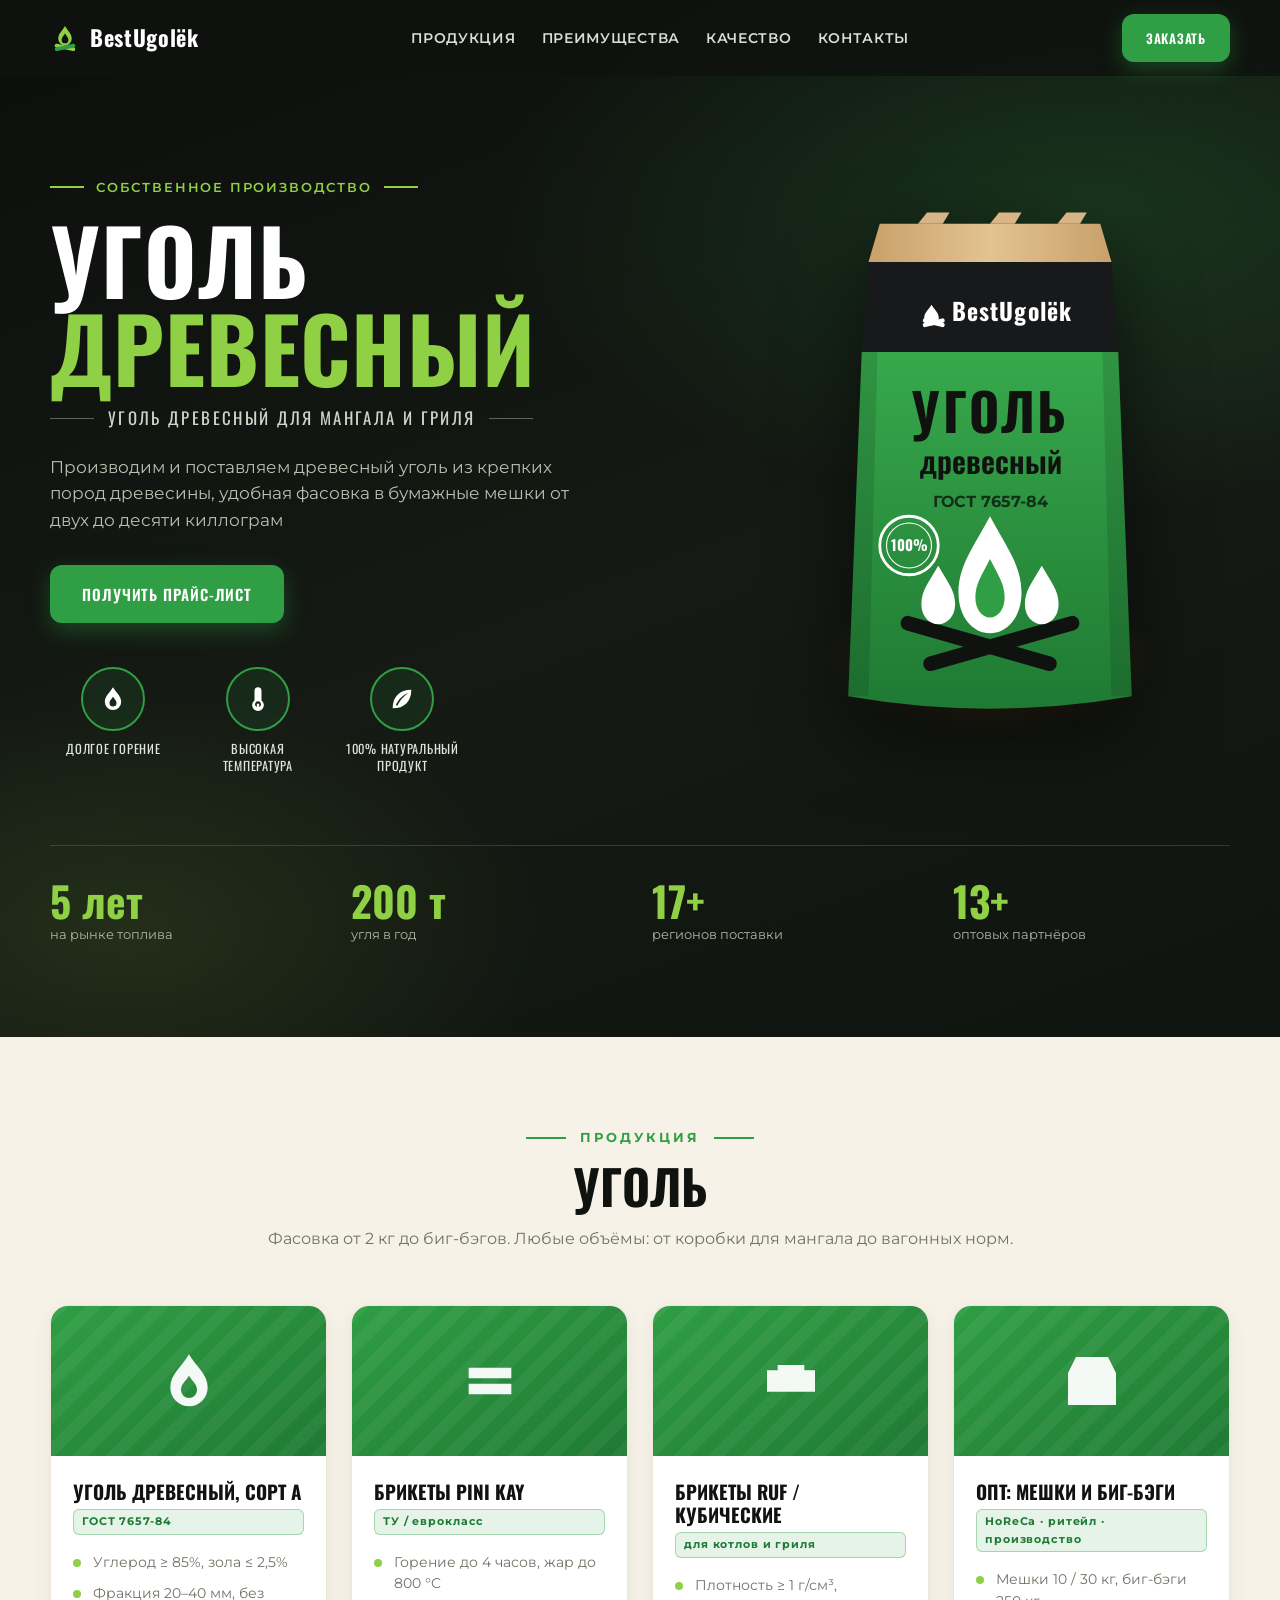
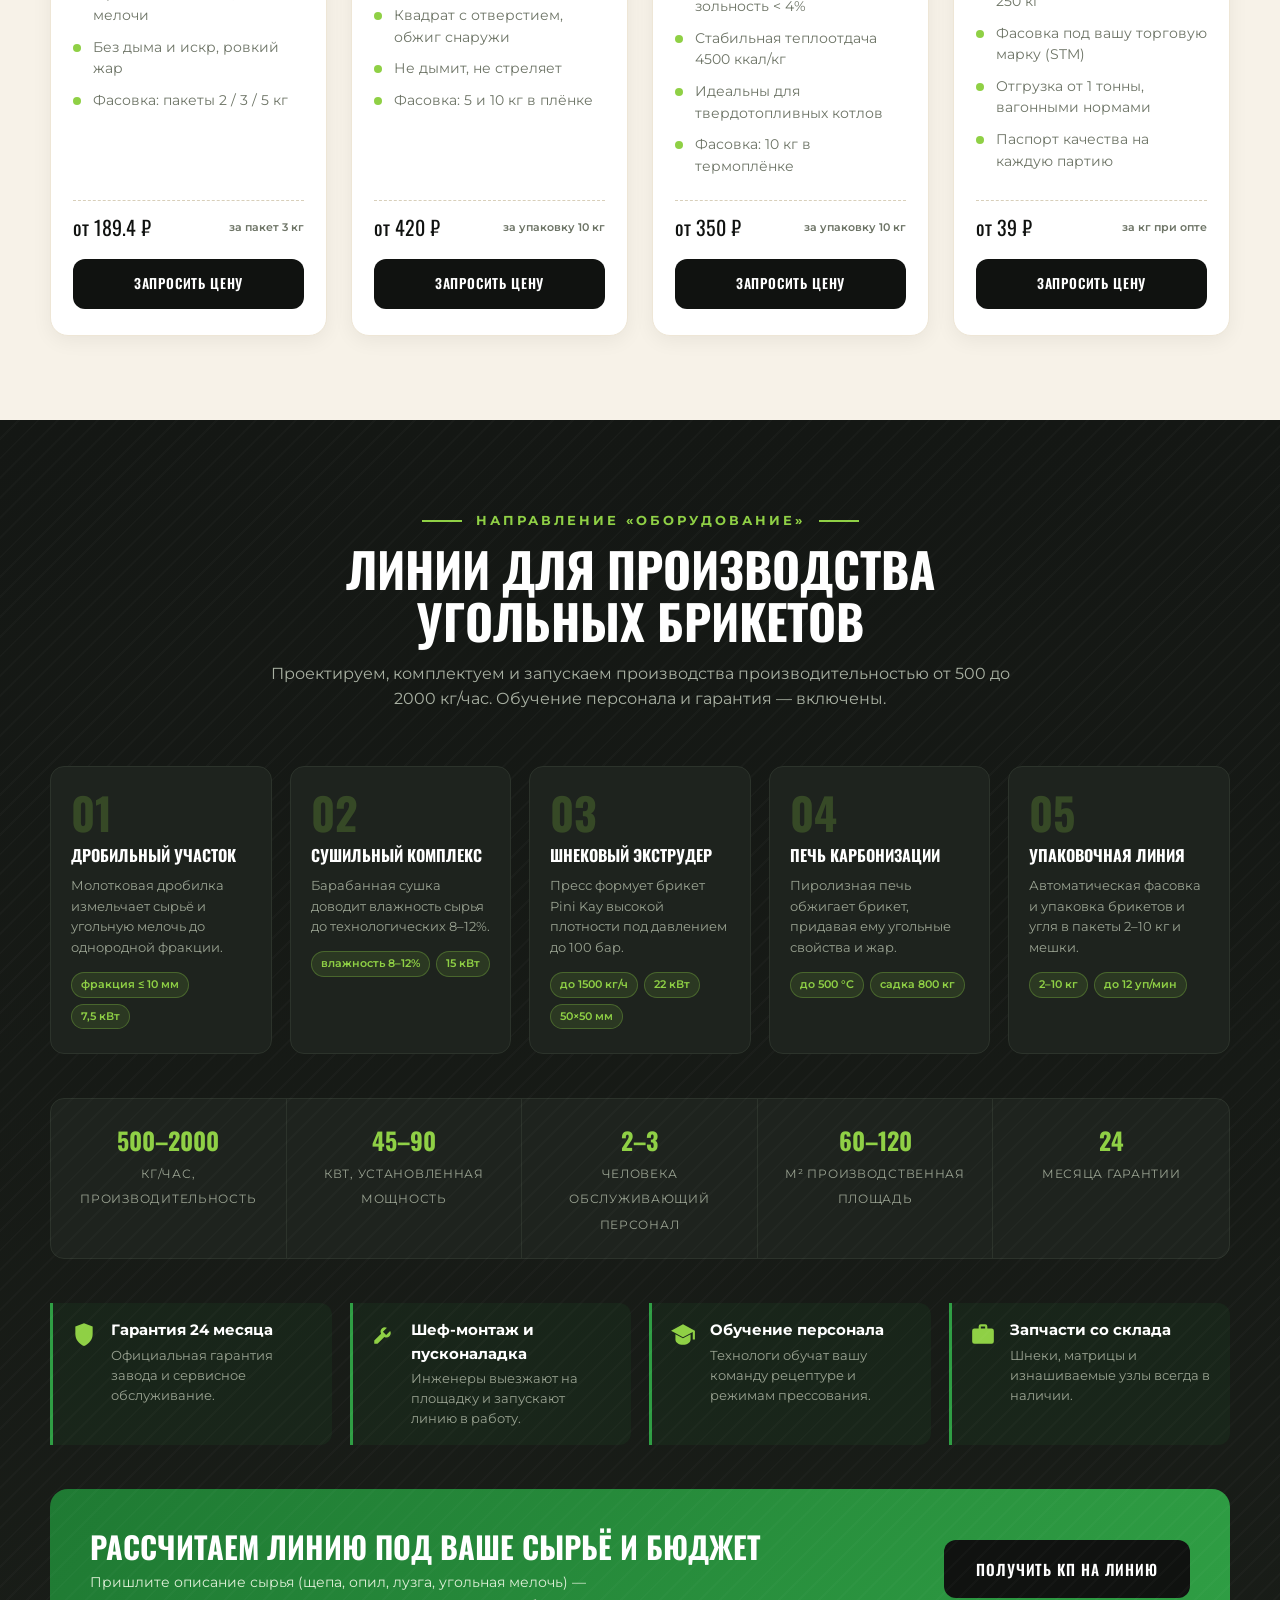
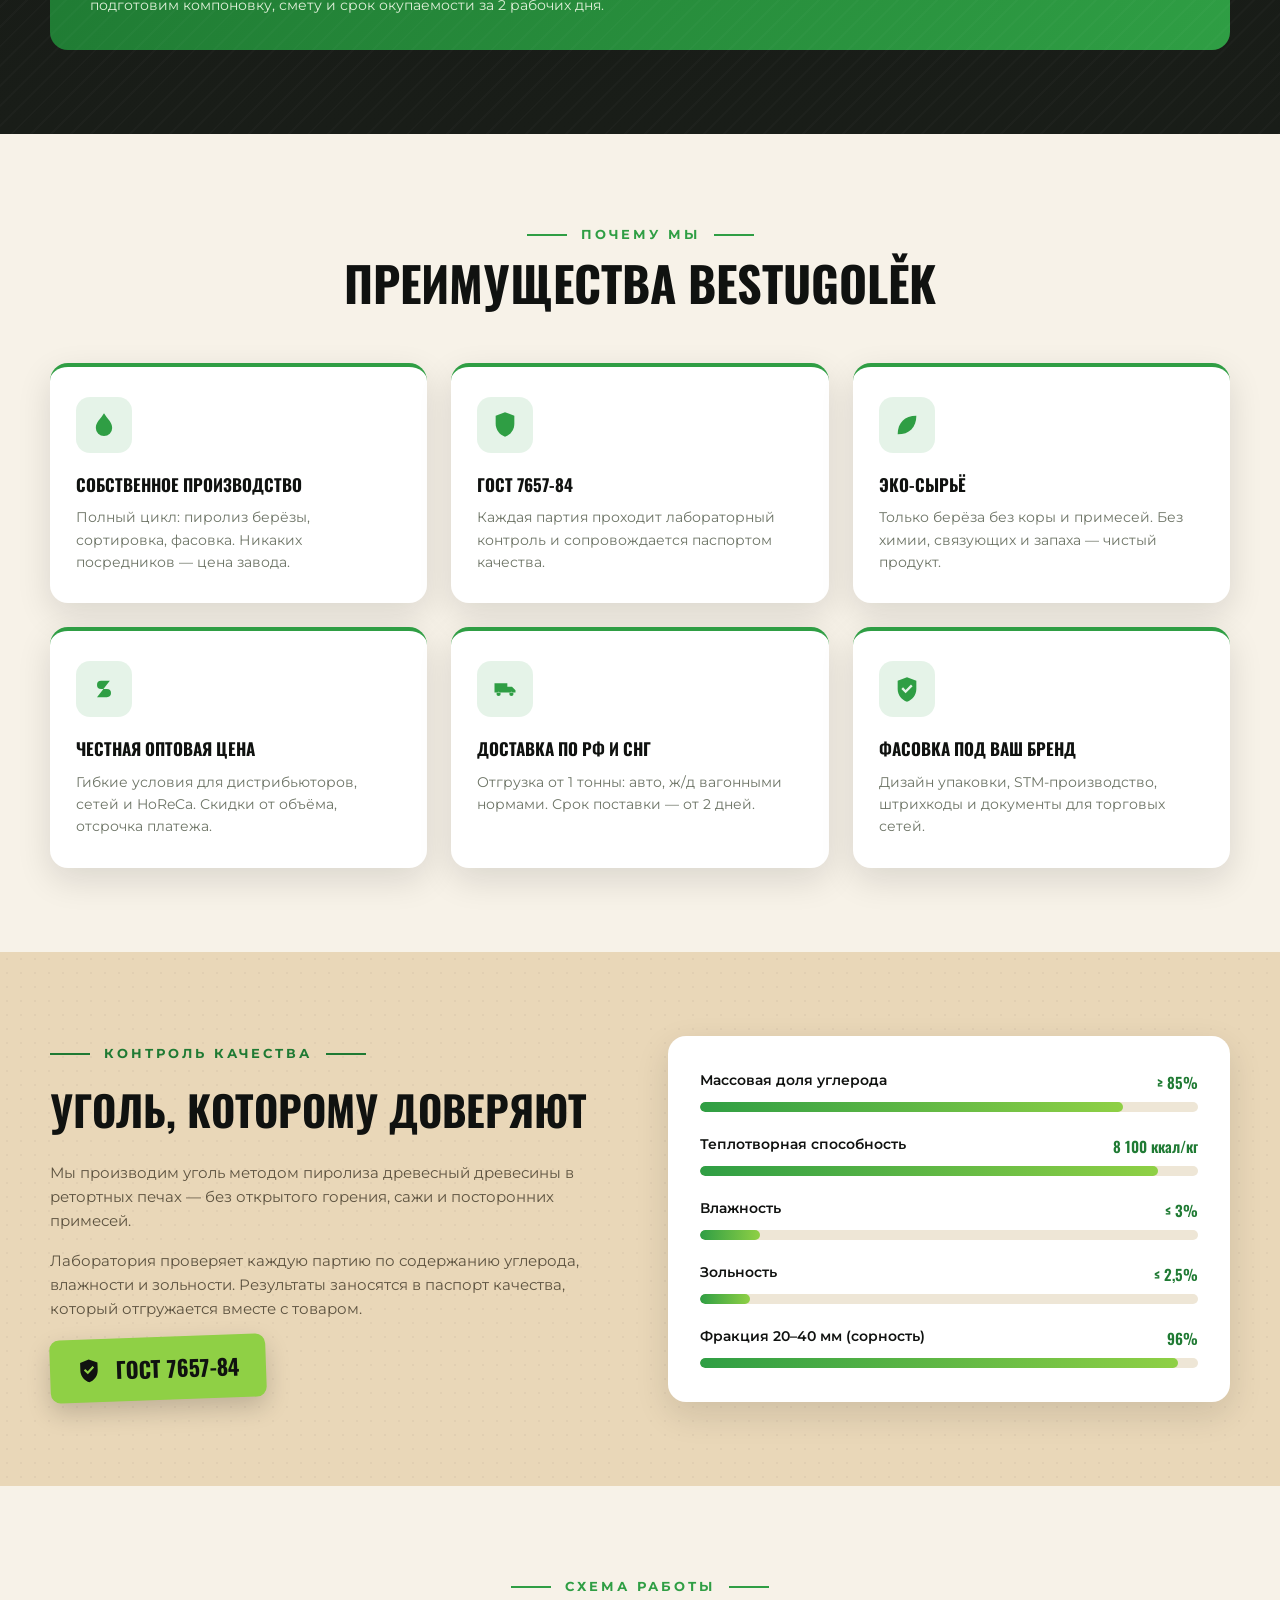
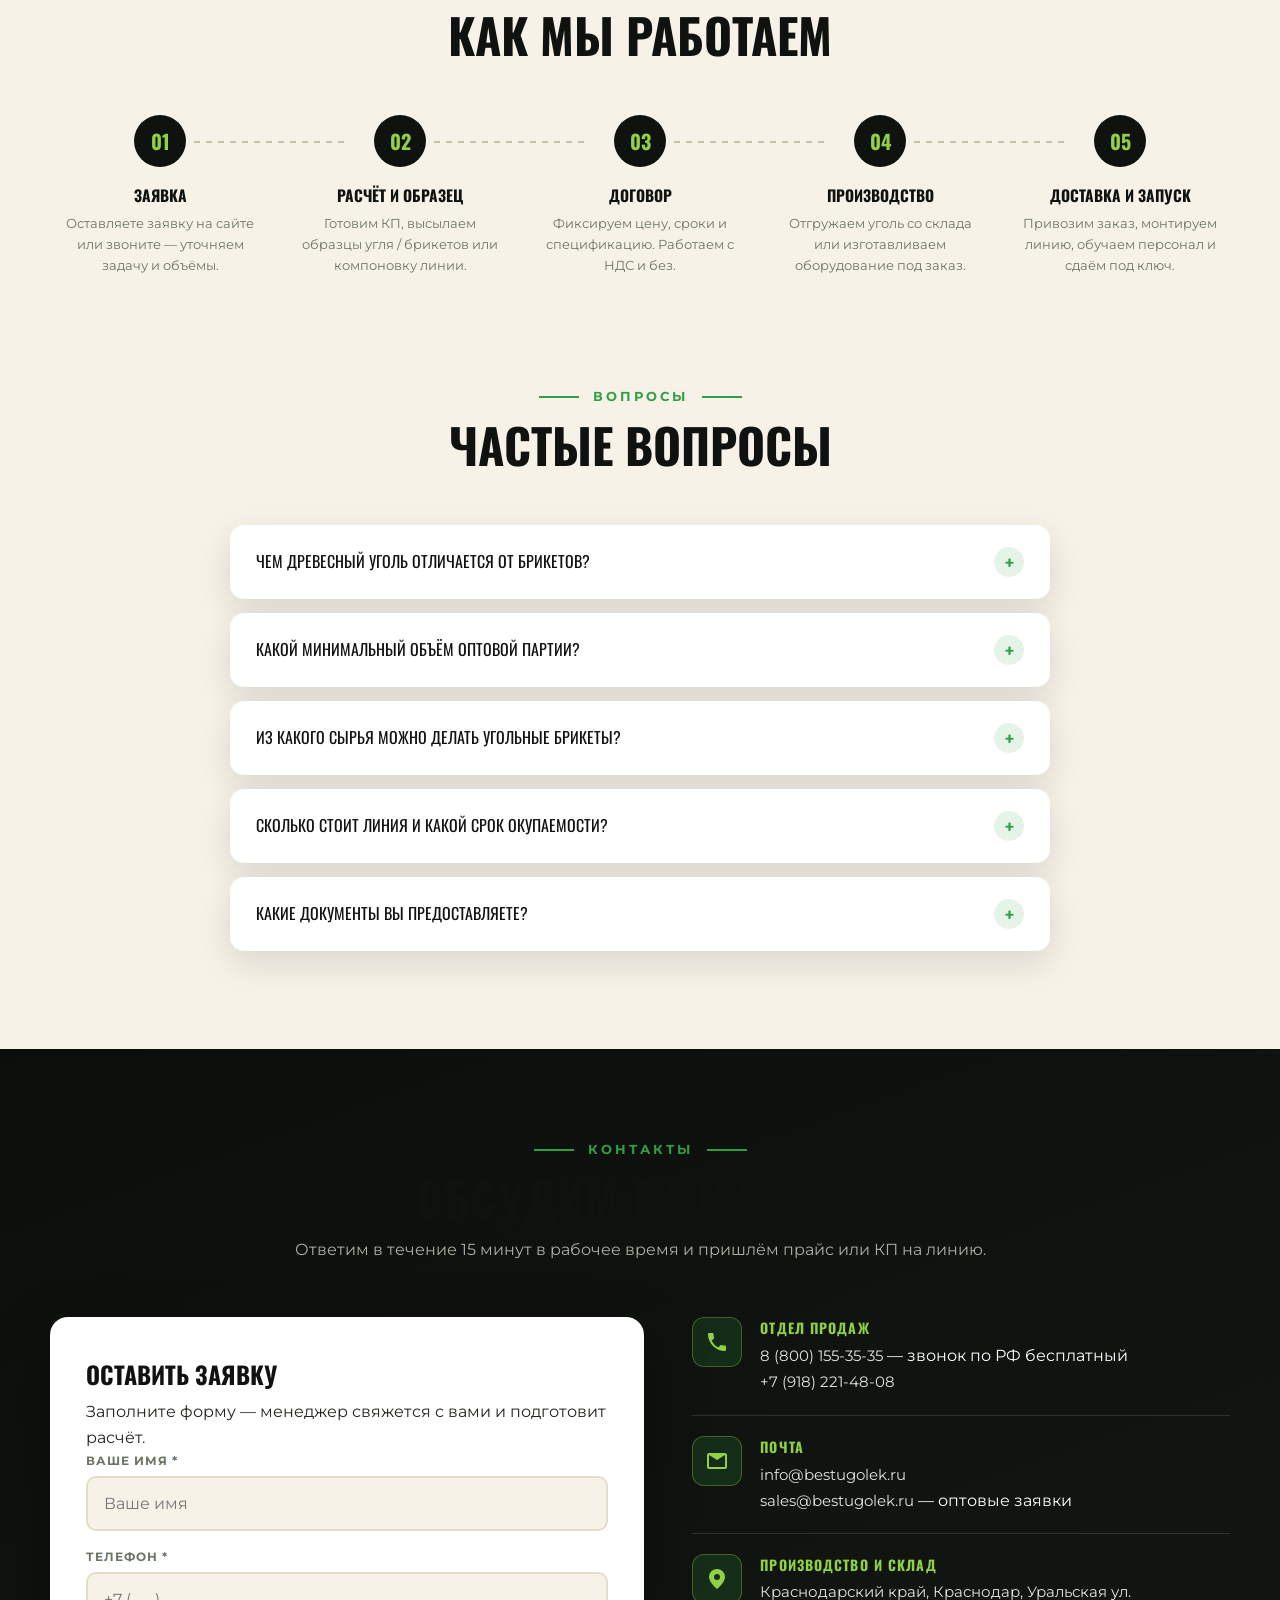
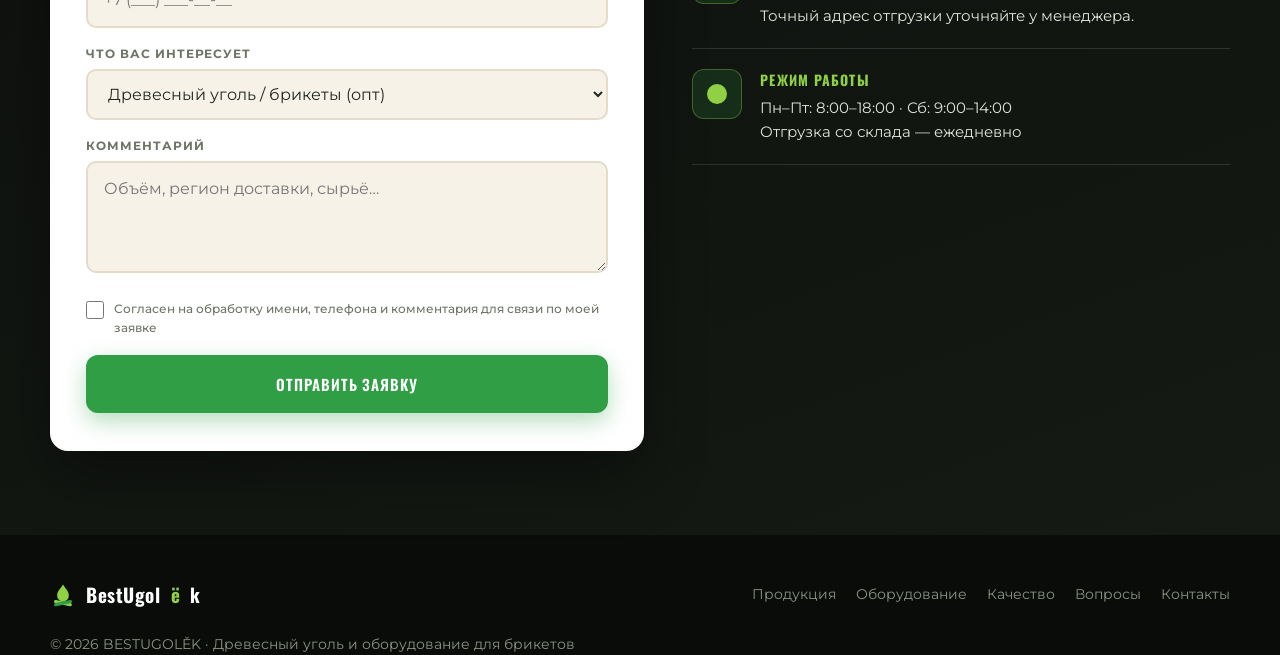
==== commit c5a28170: "Update index.html" ====
--- a/index.html
+++ b/index.html
@@ -107,9 +107,9 @@
 
             <div class="hero-stats">
       <div class="stat"><b><span class="counter" data-count="12">0</span> лет</b><span>на рынке топлива</span></div>
-      <div class="stat"><b><span class="counter" data-count="8500">0</span> т</b><span>угля в год</span></div>
+      <div class="stat"><b><span class="counter" data-count="500">0</span> т</b><span>угля в год</span></div>
       <div class="stat"><b><span class="counter" data-count="40">0</span>+</b><span>регионов поставки</span></div>
-      <div class="stat"><b><span class="counter" data-count="120">0</span>+</b><span>оптовых партнёров</span></div>
+      <div class="stat"><b><span class="counter" data-count="32">0</span>+</b><span>оптовых партнёров</span></div>
     </div>
   </div>
 </div>
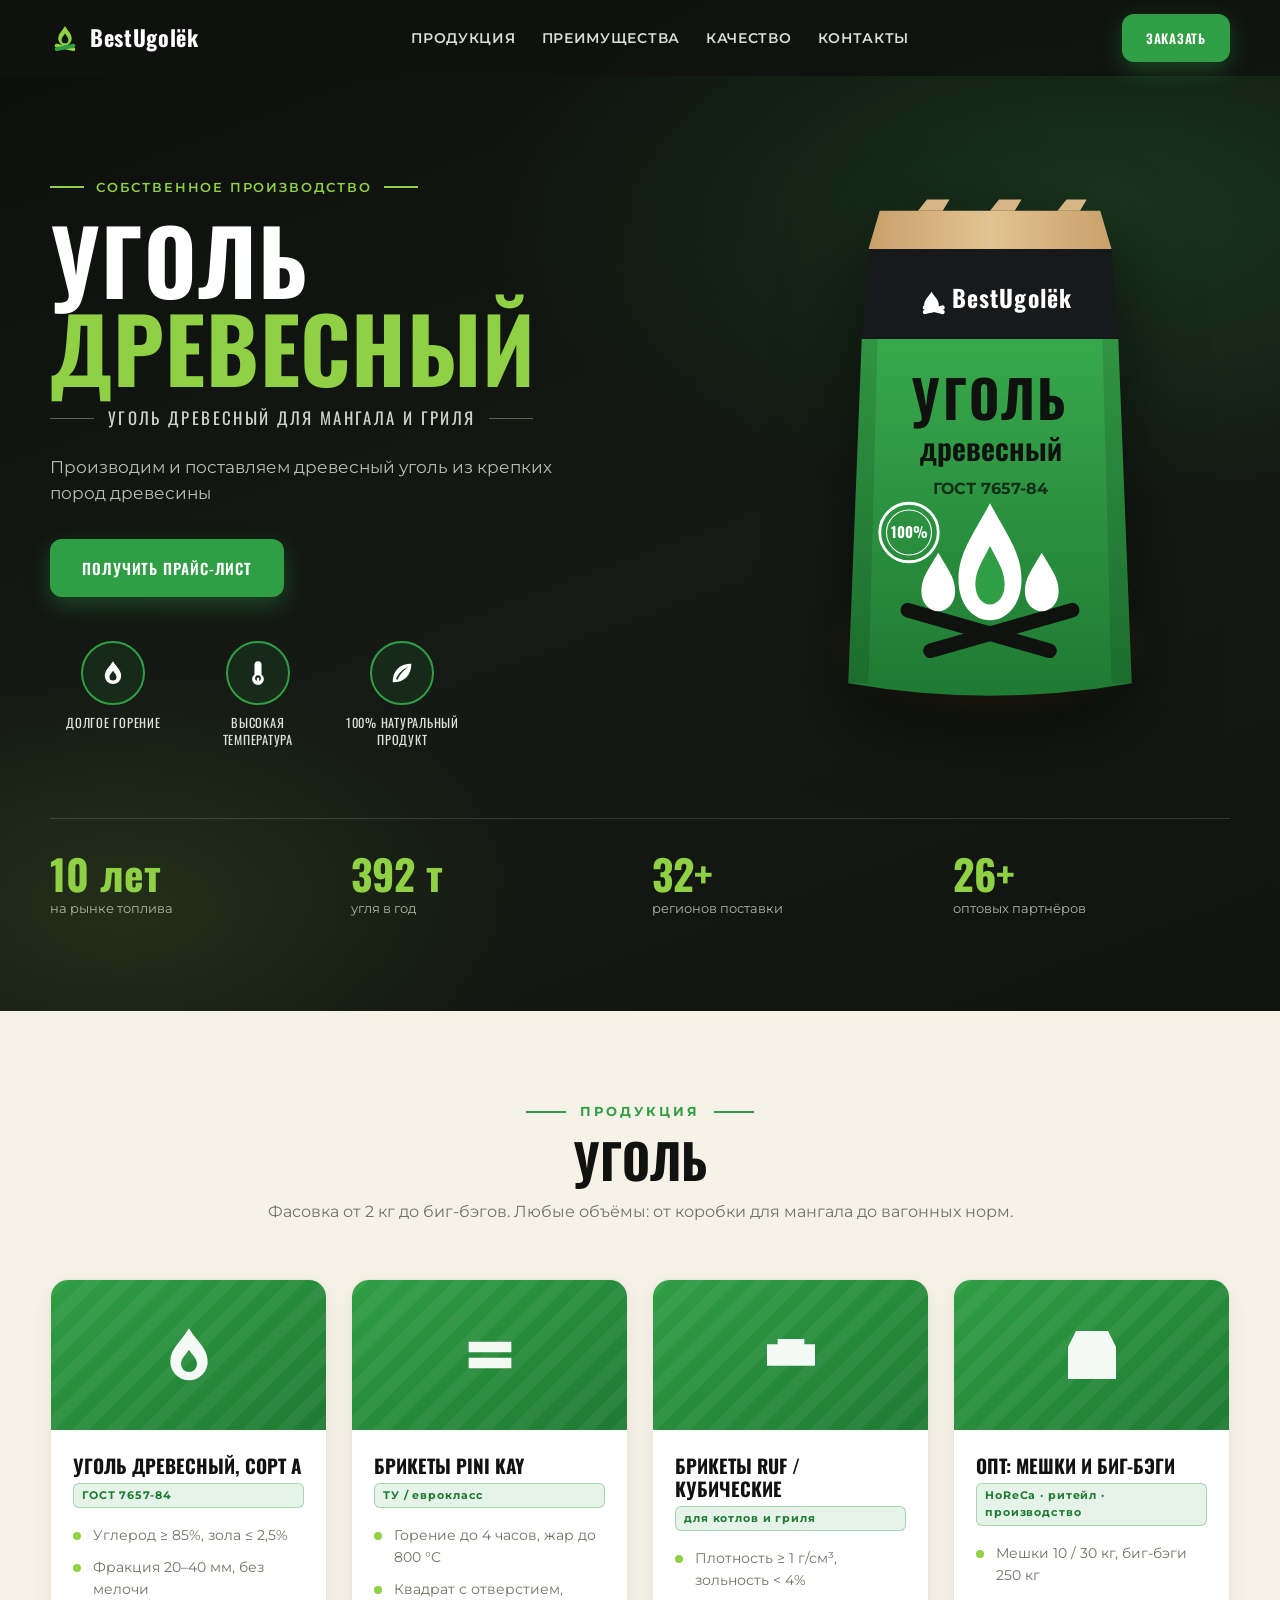
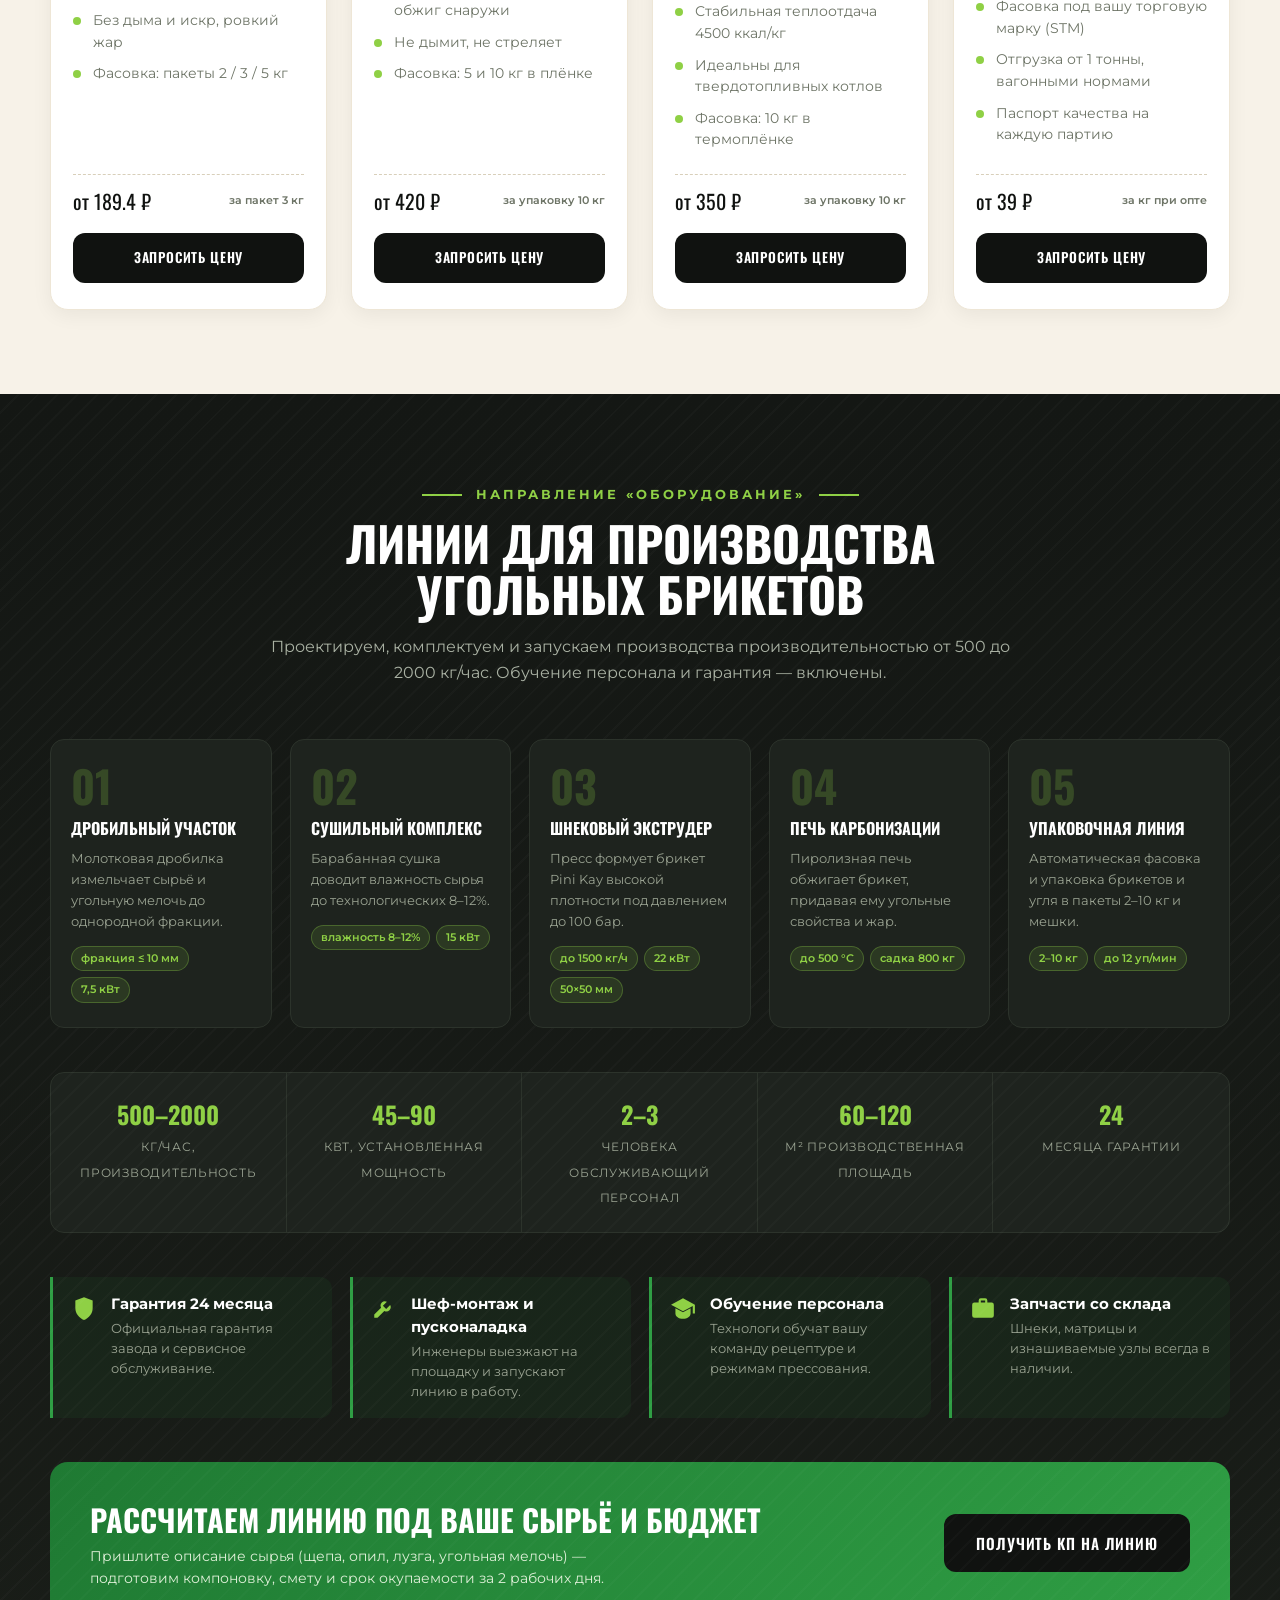
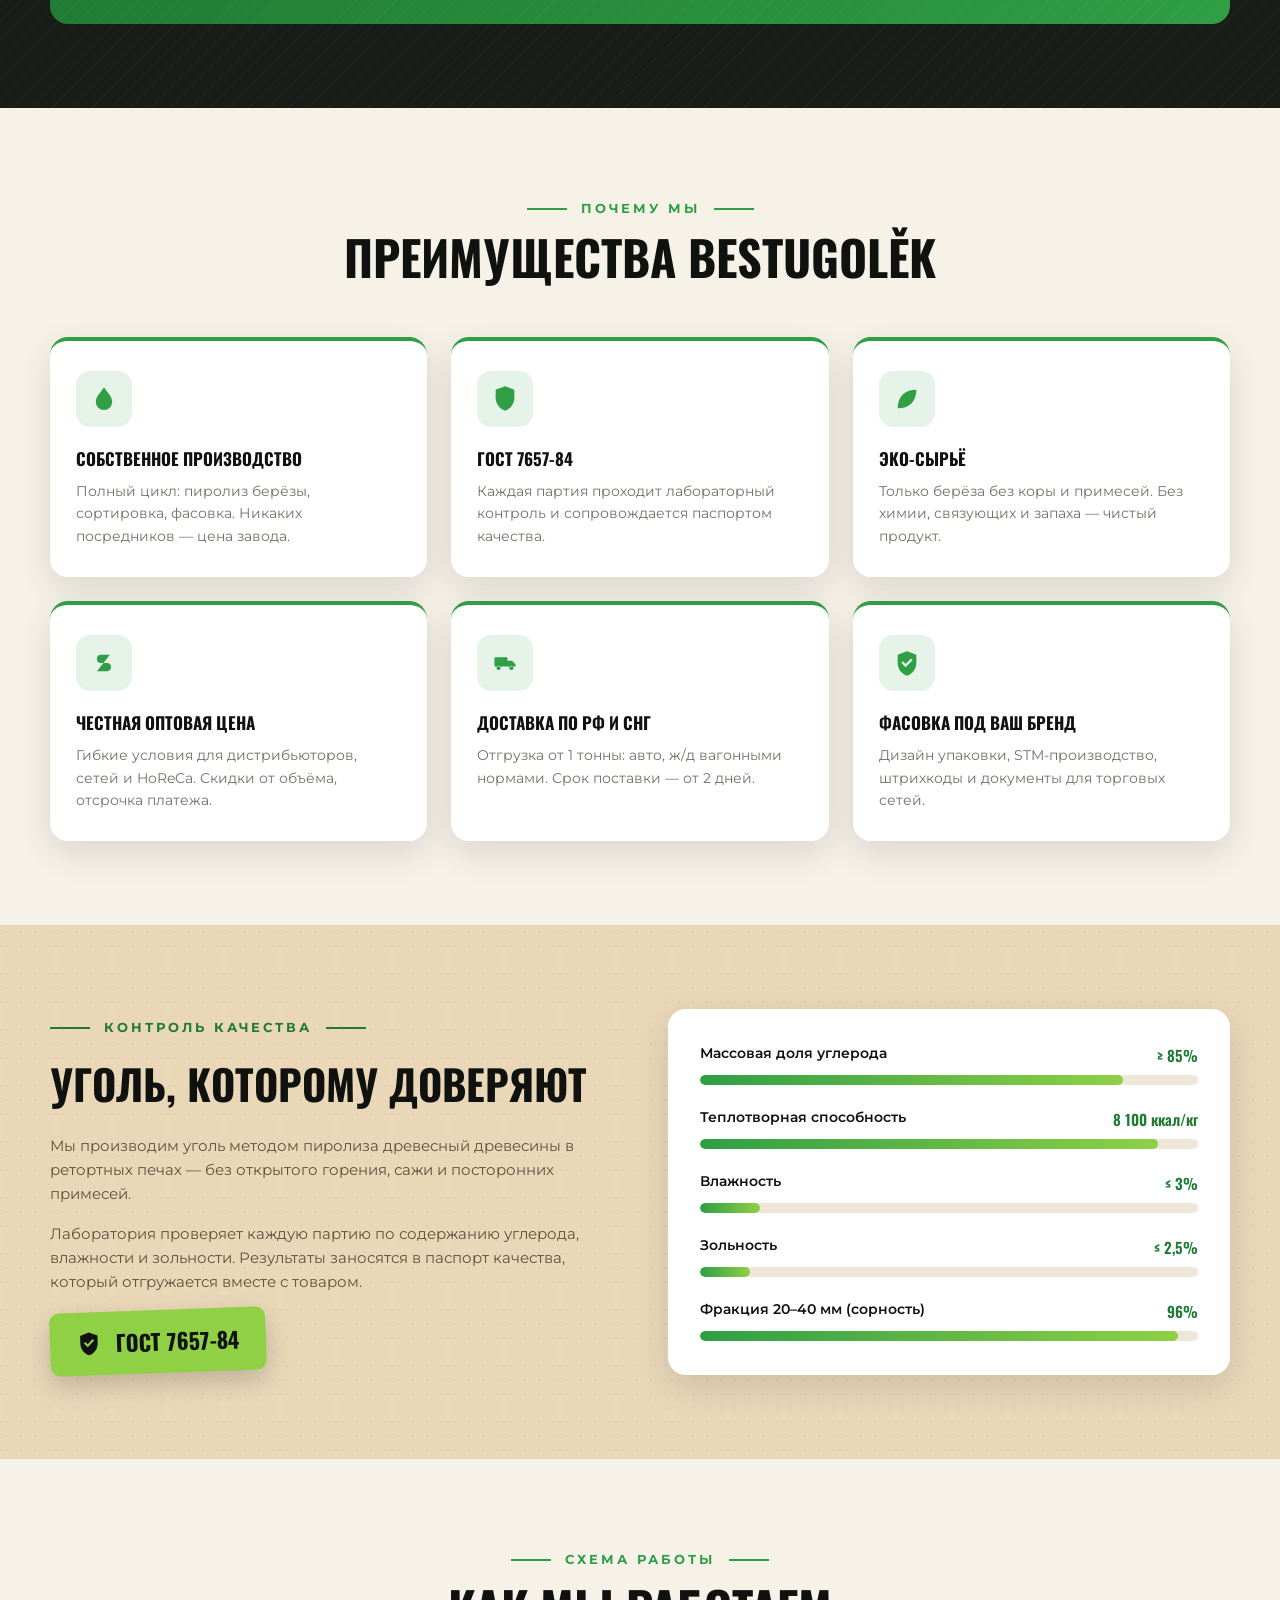
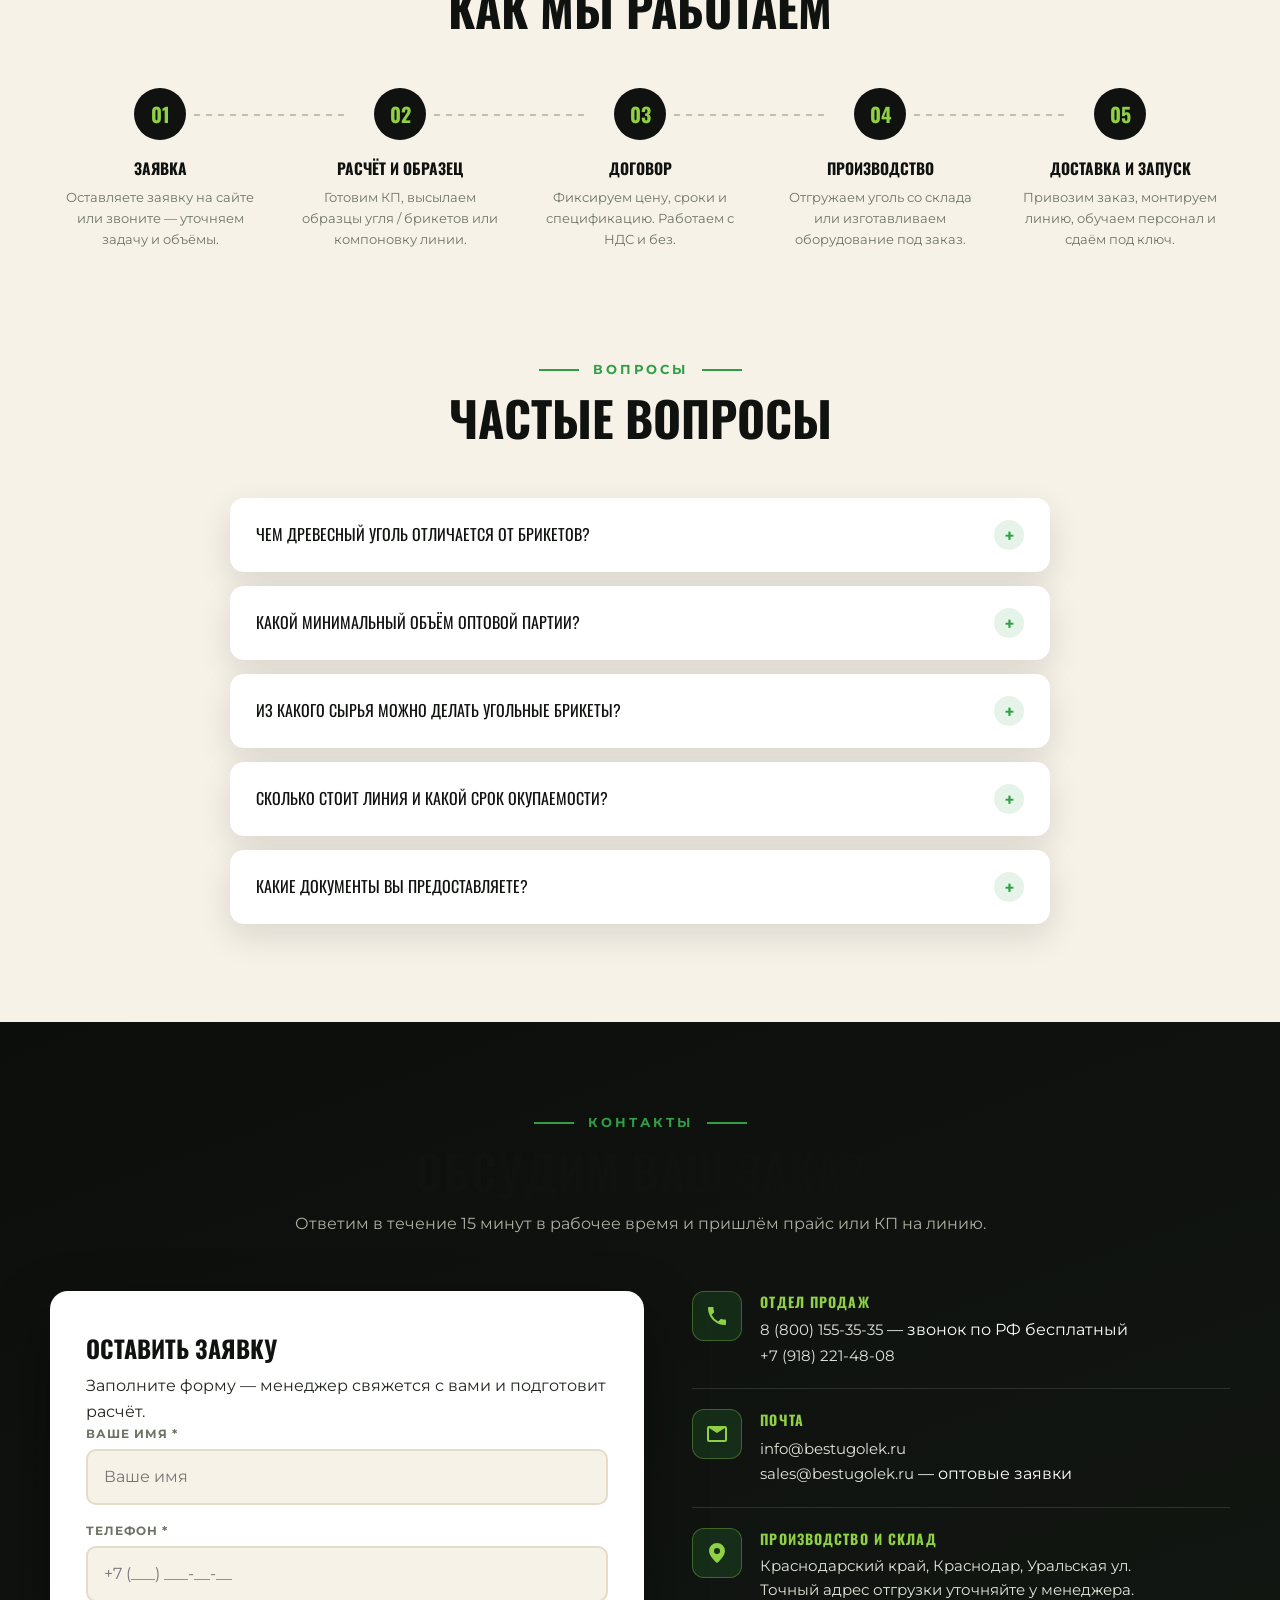
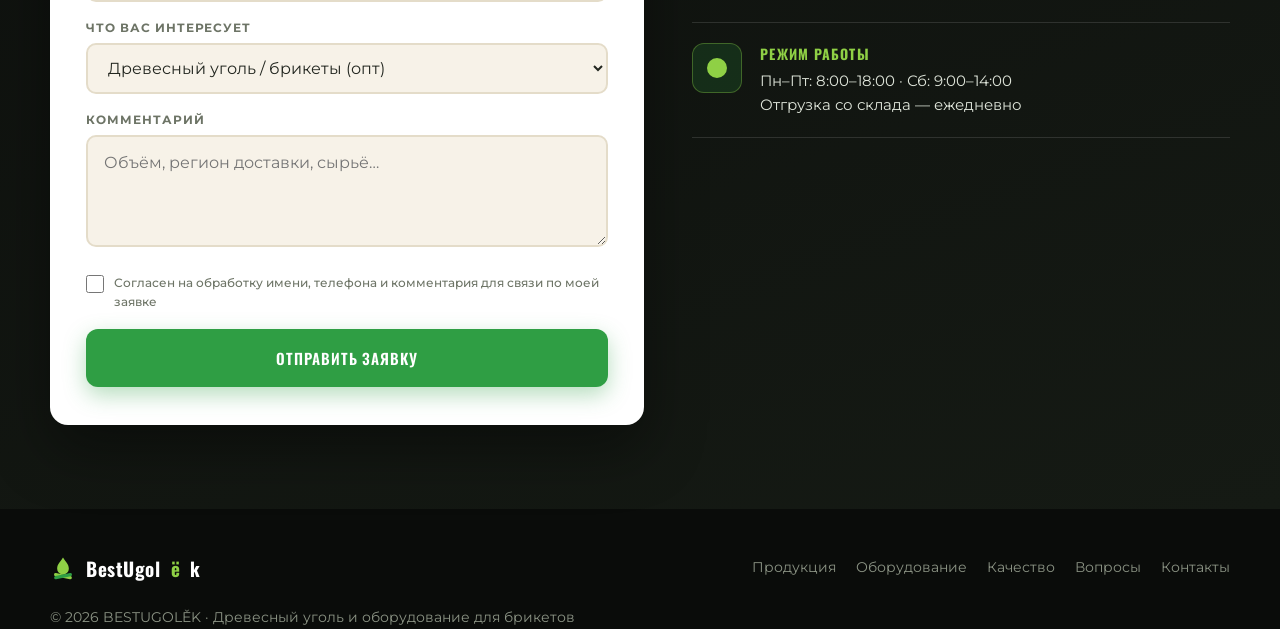
==== commit 5f41d423: "Update index.html" ====
--- a/index.html
+++ b/index.html
@@ -52,7 +52,7 @@
         <span class="hero-kicker">Собственное производство</span>
         <h1>Уголь<br><span class="green">древесный</span></h1>
         <p class="hero-sub">Уголь древесный для мангала и гриля</p>
-        <p class="hero-lead">Производим  и поставляем древесный уголь из крепких пород древесины, удобная фасовка в бумажные мешки от двух до десяти киллограм </p>
+        <p class="hero-lead">Производим и поставляем древесный уголь из крепких пород древесины</p>
         <div class="hero-actions">
           <a href="#contacts" class="btn btn-primary" data-interest="opt">Получить прайс-лист</a>
         </div>
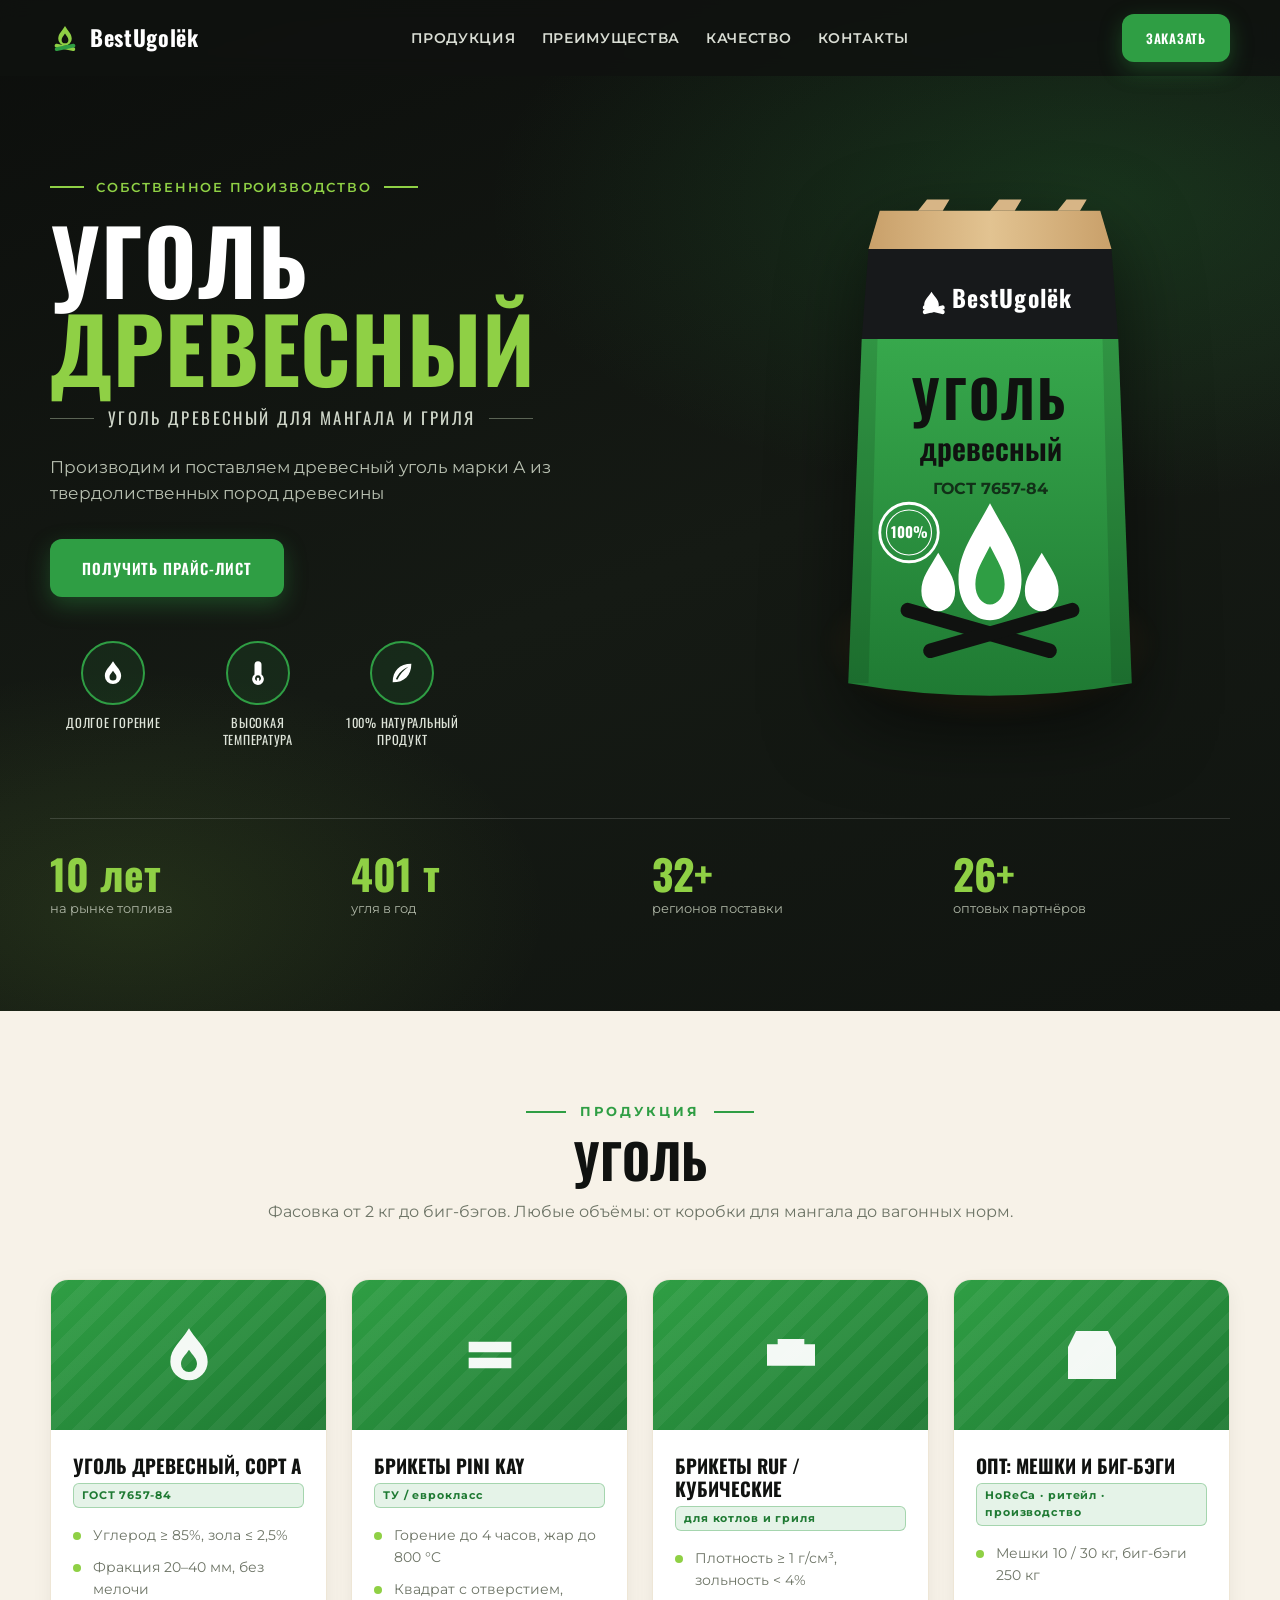
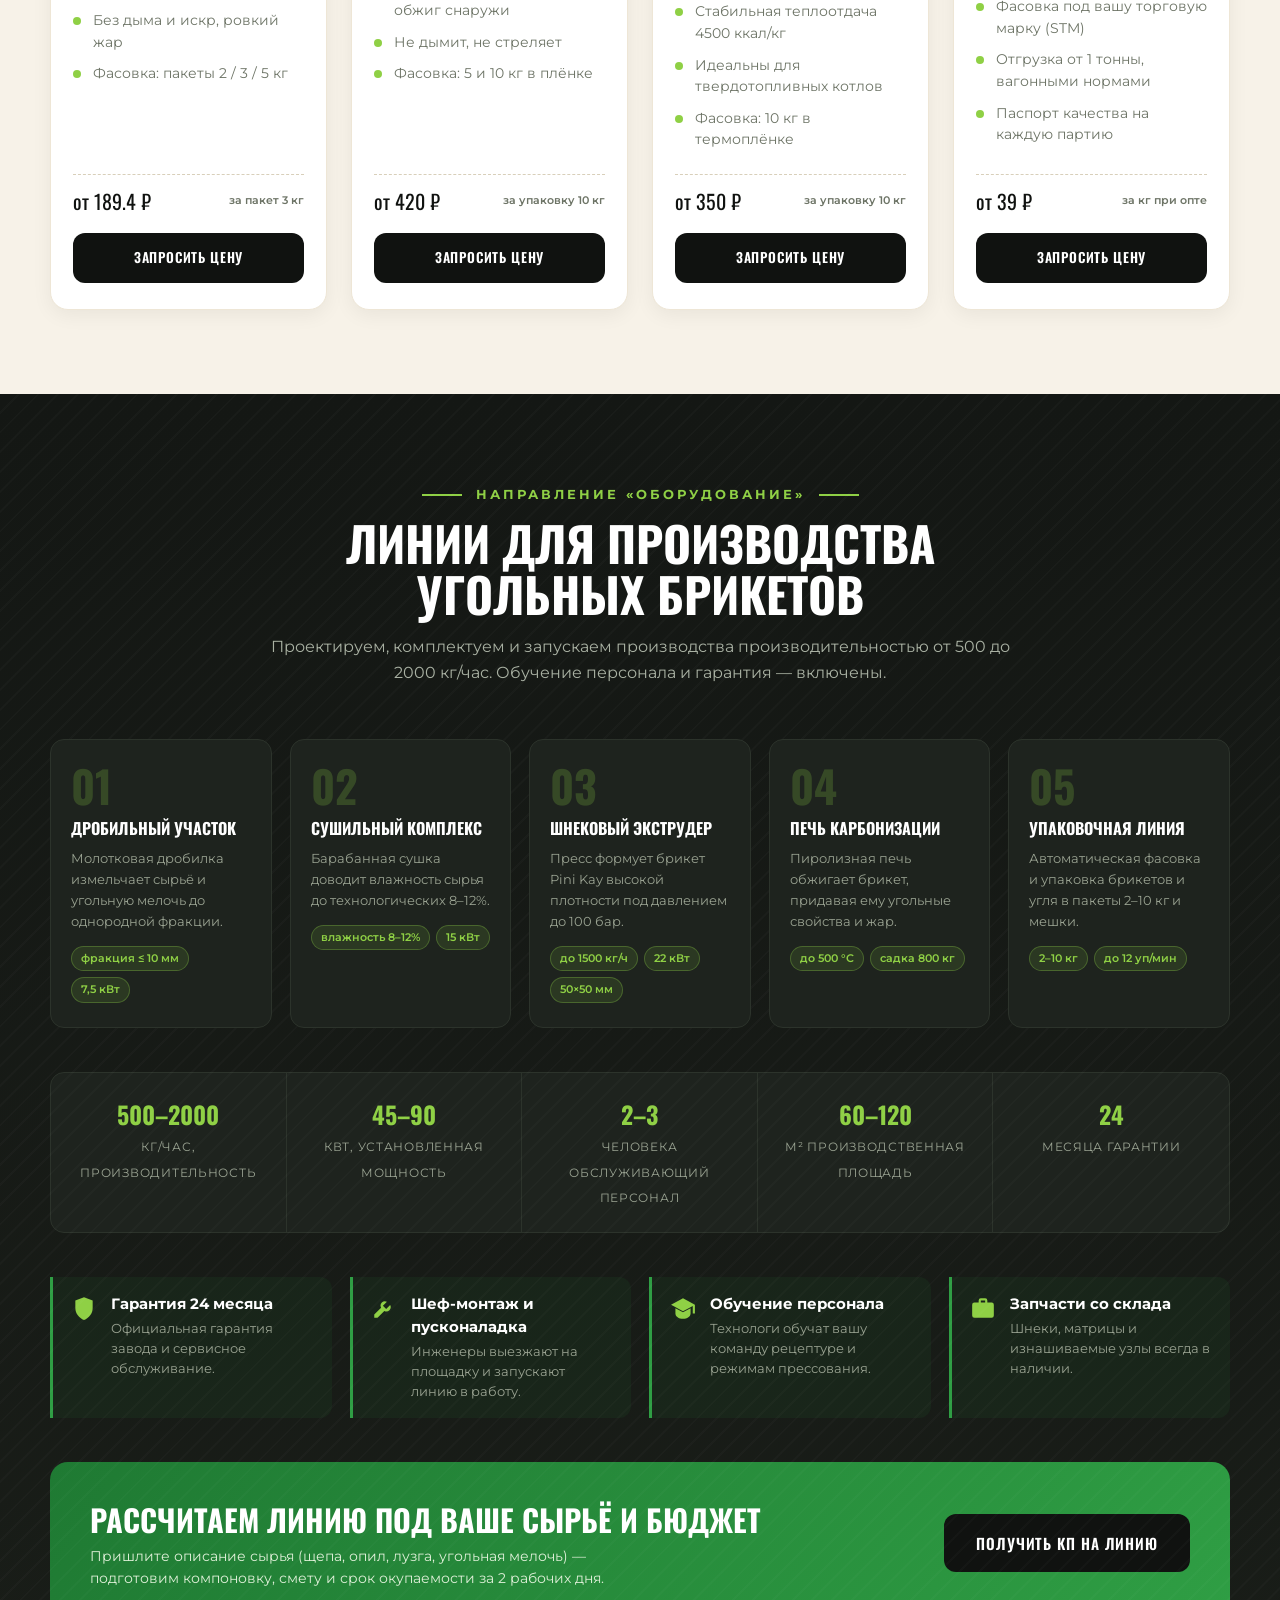
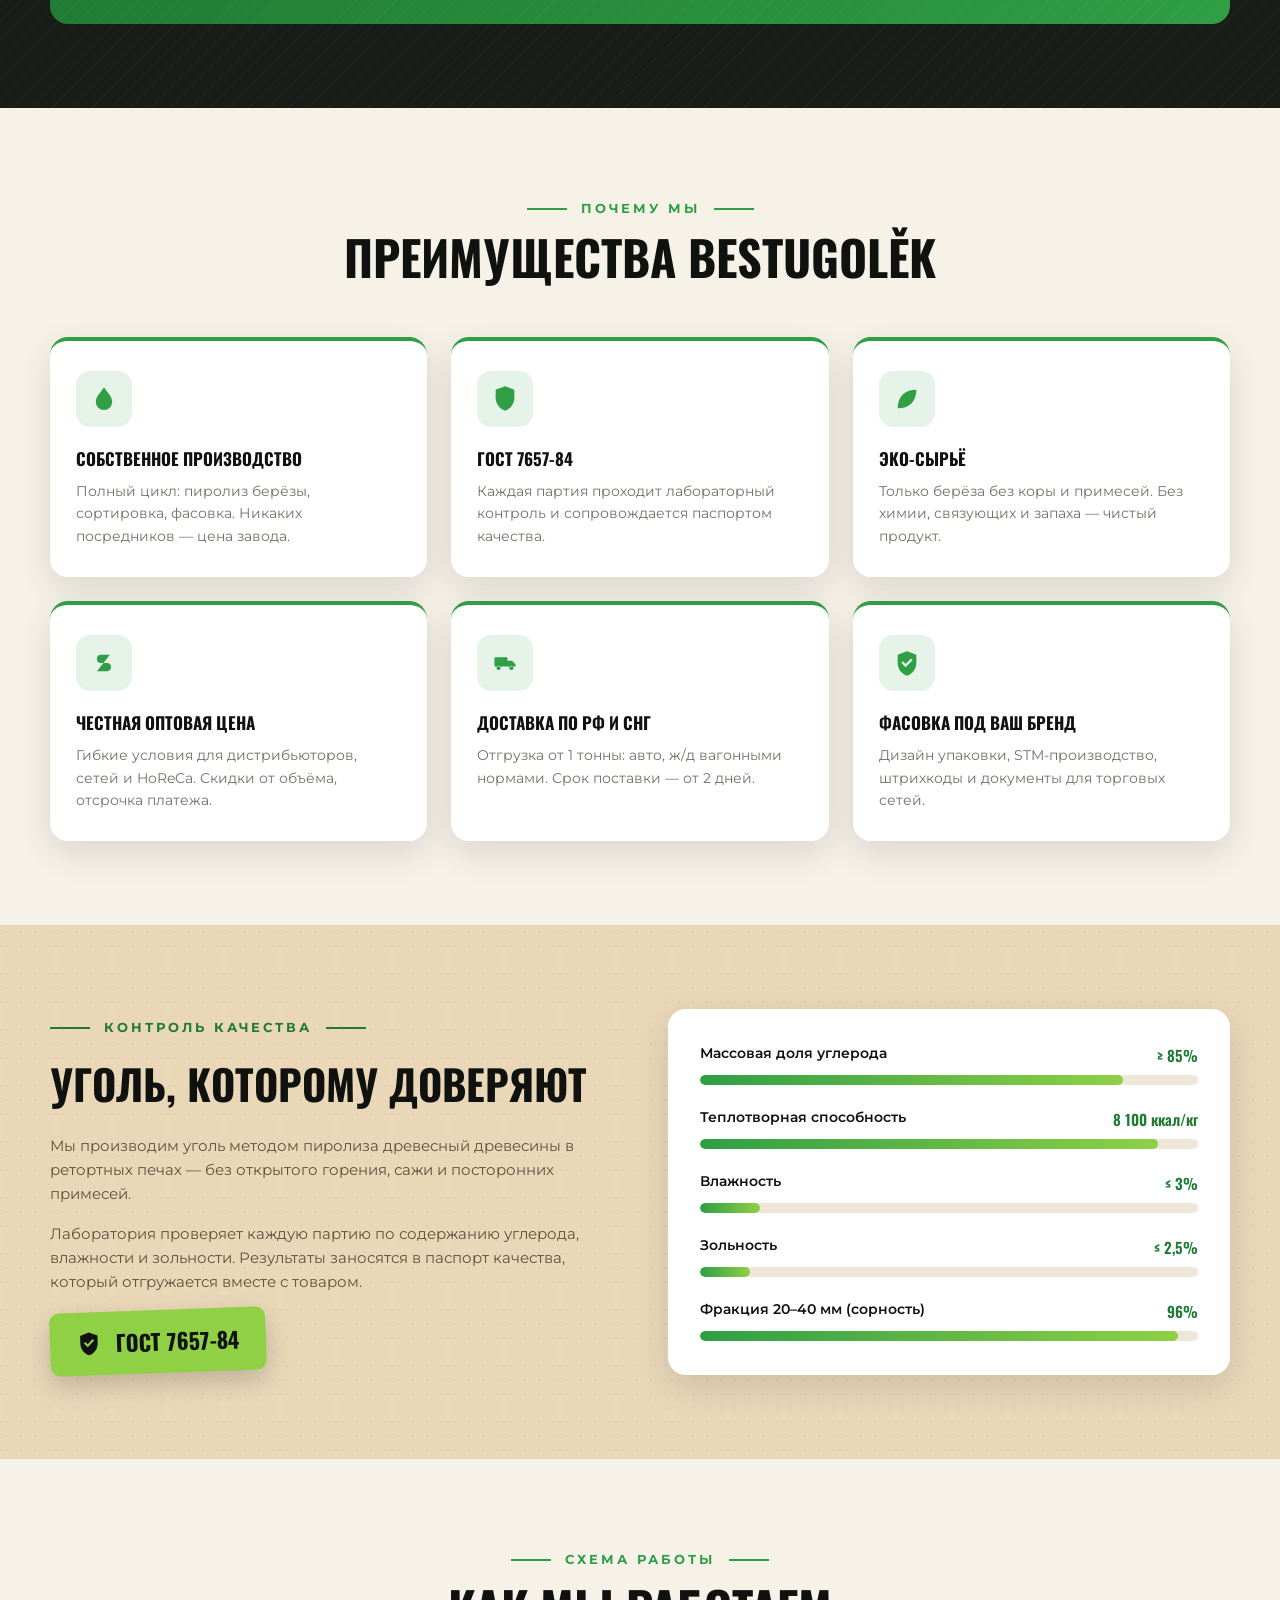
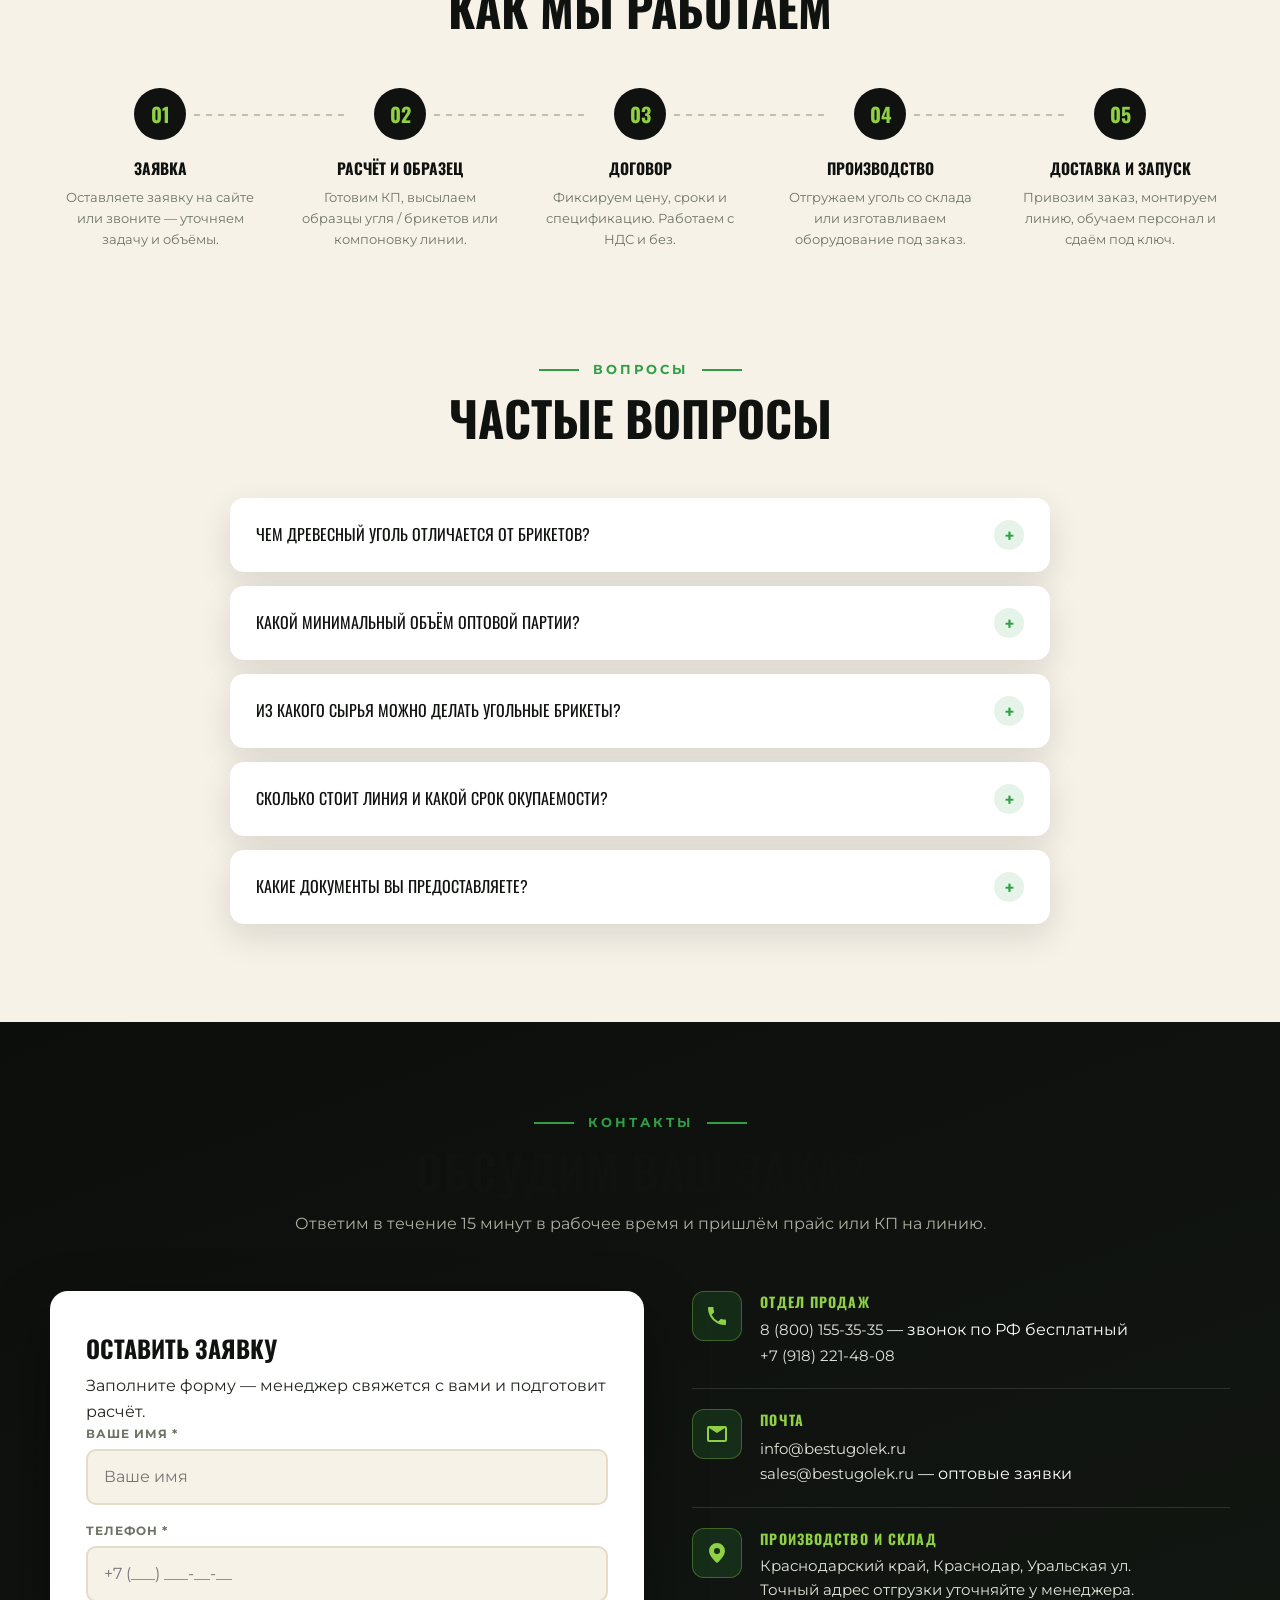
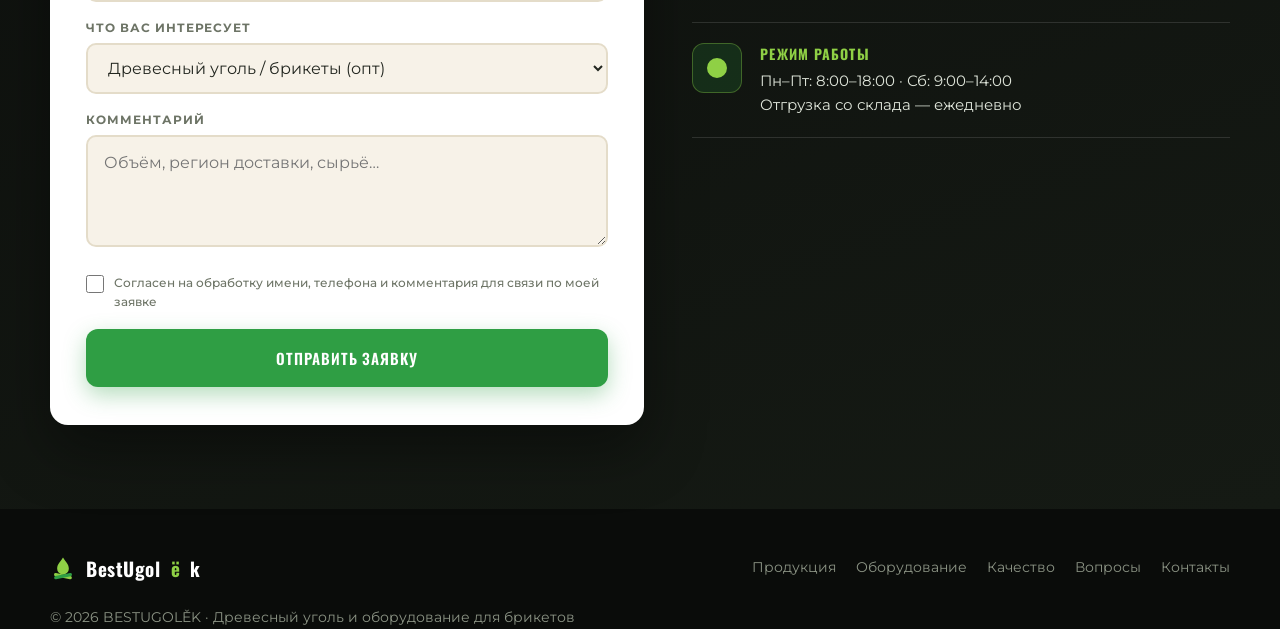
==== commit e4941cae: "Update index.html" ====
--- a/index.html
+++ b/index.html
@@ -52,7 +52,7 @@
         <span class="hero-kicker">Собственное производство</span>
         <h1>Уголь<br><span class="green">древесный</span></h1>
         <p class="hero-sub">Уголь древесный для мангала и гриля</p>
-        <p class="hero-lead">Производим и поставляем древесный уголь из крепких пород древесины</p>
+        <p class="hero-lead">Производим и поставляем древесный уголь марки А из твердолиственных пород древесины</p>
         <div class="hero-actions">
           <a href="#contacts" class="btn btn-primary" data-interest="opt">Получить прайс-лист</a>
         </div>
